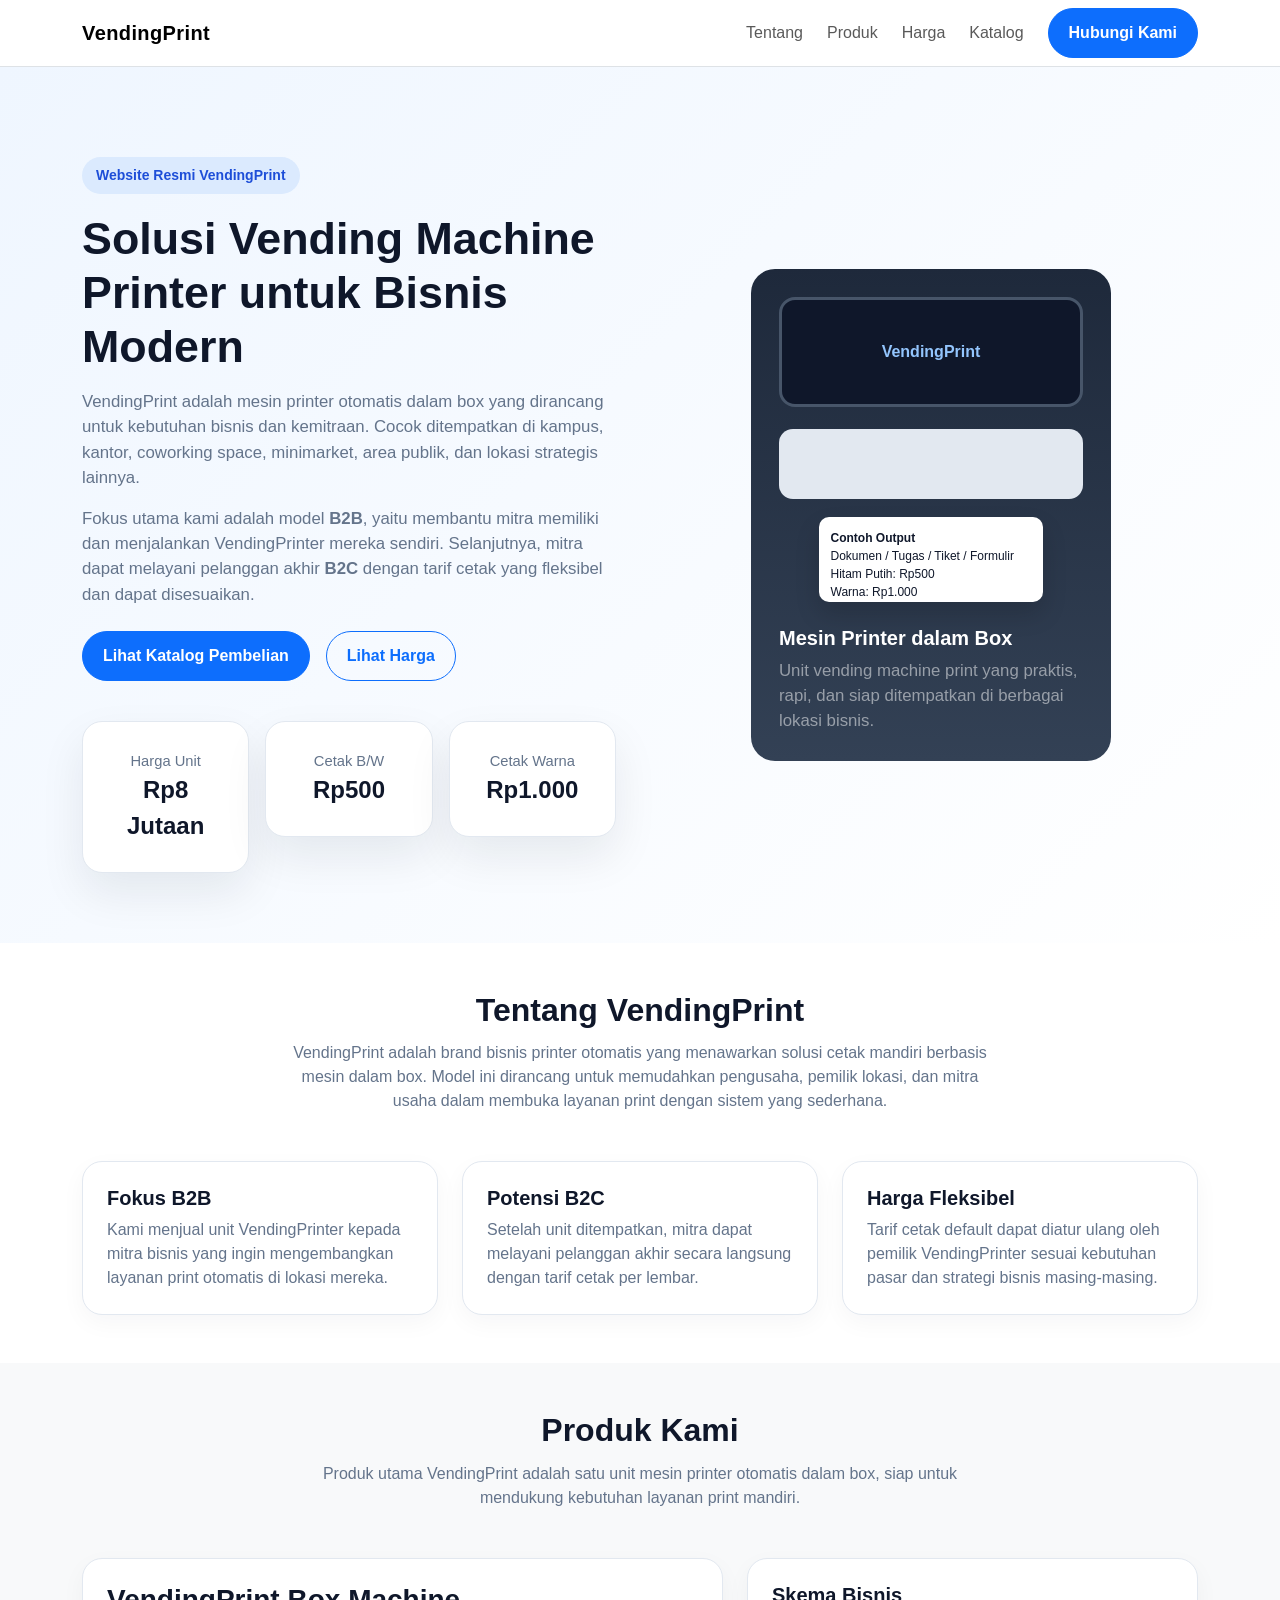
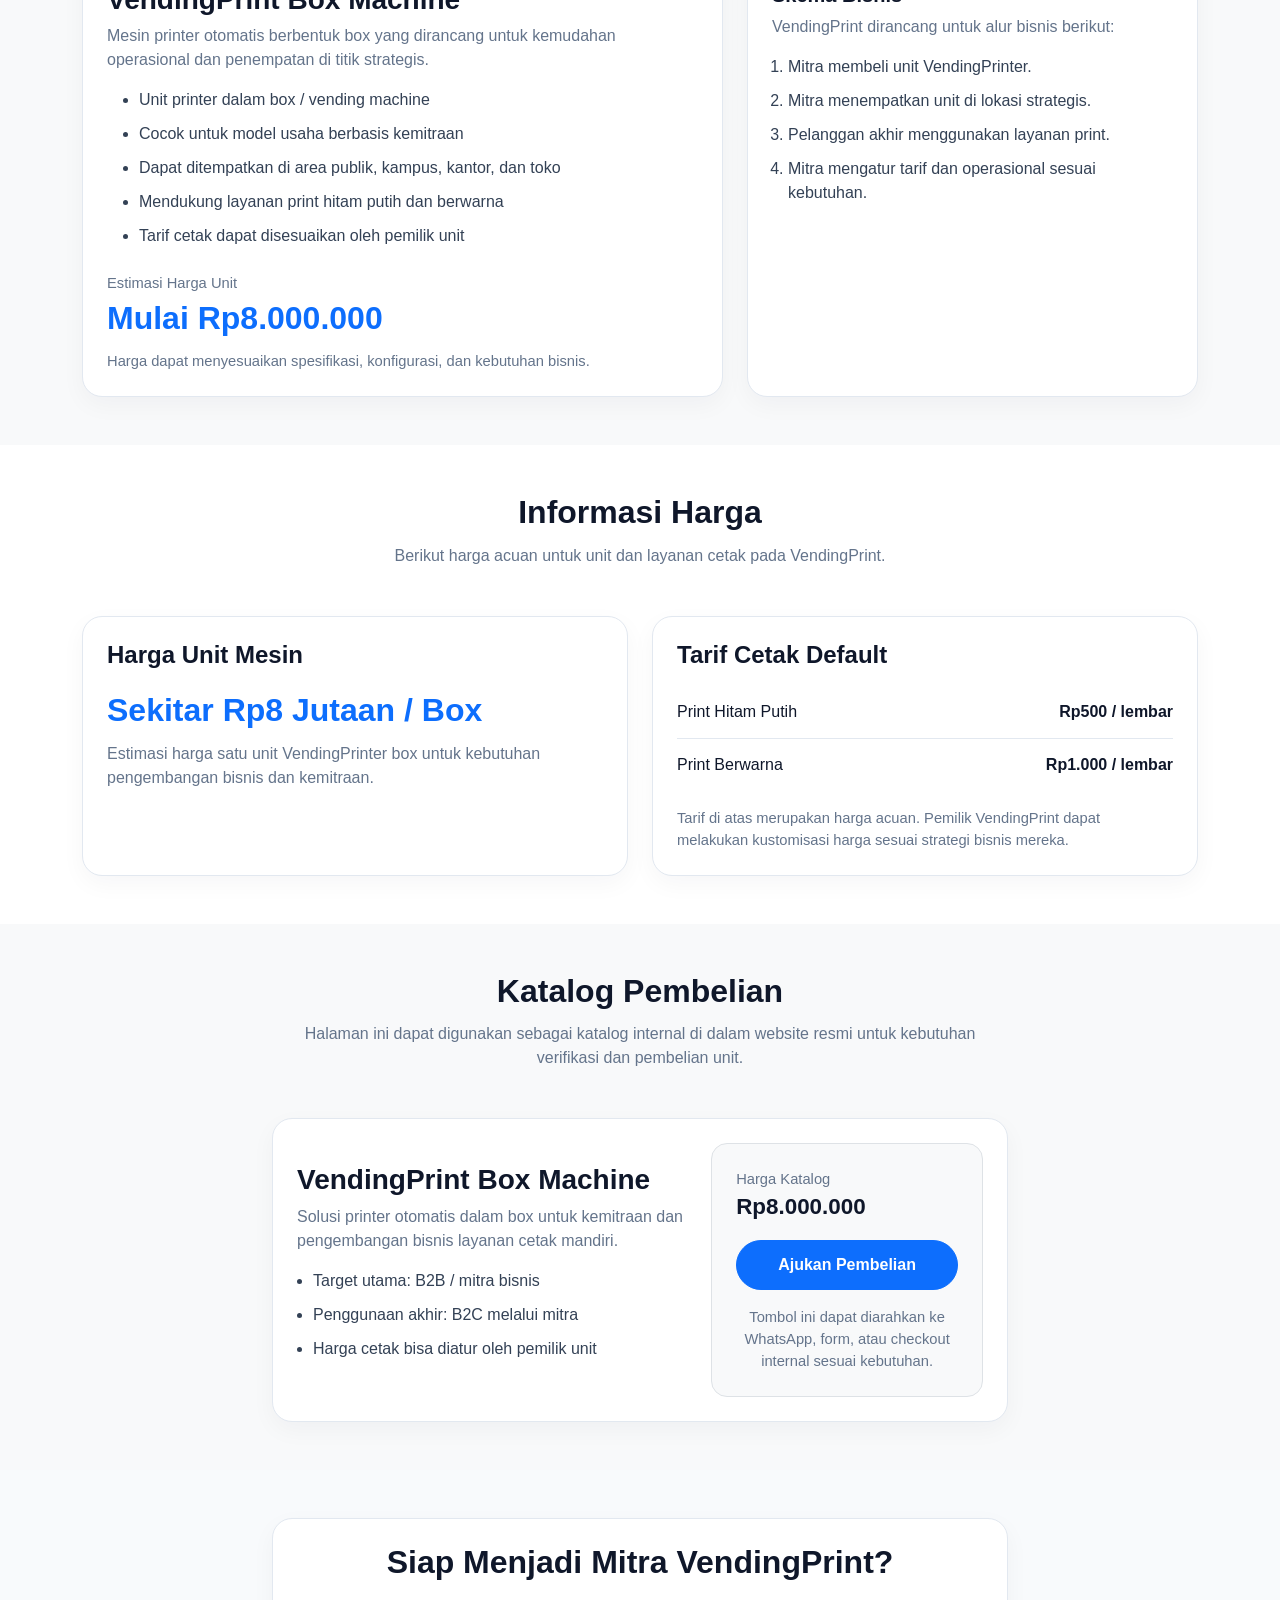
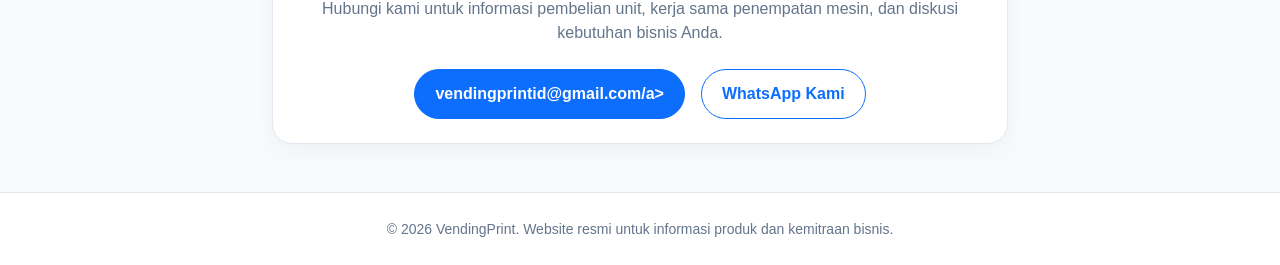
==== index.html @ a3aeb9a9 "Create index.html initial website" ====
<!DOCTYPE html>
<html lang="id">
<head>
  <meta charset="UTF-8" />
  <meta name="viewport" content="width=device-width, initial-scale=1.0" />
  <title>VendingPrint - Solusi Printer Otomatis untuk Bisnis</title>
  <meta name="description" content="Website resmi VendingPrint, solusi vending machine printer untuk bisnis. Cocok untuk kemitraan B2B dengan harga unit mulai Rp8 jutaan." />
  <link href="https://cdn.jsdelivr.net/npm/bootstrap@5.3.3/dist/css/bootstrap.min.css" rel="stylesheet" />
  <style>
    :root {
      --primary: #0d6efd;
      --dark: #0f172a;
      --muted: #64748b;
      --light-bg: #f8fafc;
    }

    body {
      font-family: Arial, Helvetica, sans-serif;
      color: var(--dark);
      background: #ffffff;
    }

    .navbar-brand {
      font-weight: 700;
      letter-spacing: 0.4px;
    }

    .hero {
      background: linear-gradient(135deg, #eff6ff 0%, #ffffff 100%);
      padding: 90px 0 70px;
    }

    .hero-badge {
      display: inline-block;
      background: #dbeafe;
      color: #1d4ed8;
      padding: 8px 14px;
      border-radius: 999px;
      font-size: 14px;
      font-weight: 600;
      margin-bottom: 18px;
    }

    .hero h1 {
      font-size: 2.8rem;
      font-weight: 700;
      line-height: 1.2;
    }

    .hero p {
      font-size: 1.05rem;
      color: var(--muted);
      max-width: 700px;
    }

    .hero-card {
      background: #ffffff;
      border: 1px solid #e2e8f0;
      border-radius: 20px;
      padding: 28px;
      box-shadow: 0 20px 45px rgba(15, 23, 42, 0.08);
    }

    .machine-box {
      background: linear-gradient(180deg, #1e293b 0%, #334155 100%);
      border-radius: 24px;
      padding: 28px;
      color: #fff;
      max-width: 360px;
      margin: 0 auto;
      position: relative;
      min-height: 430px;
    }

    .machine-screen {
      background: #0f172a;
      border: 3px solid #475569;
      border-radius: 16px;
      height: 110px;
      margin-bottom: 22px;
      display: flex;
      align-items: center;
      justify-content: center;
      color: #93c5fd;
      font-weight: 700;
    }

    .machine-printer {
      background: #e2e8f0;
      height: 70px;
      border-radius: 14px;
      margin-bottom: 18px;
      position: relative;
    }

    .machine-paper {
      width: 74%;
      height: 85px;
      background: #fff;
      border-radius: 10px;
      margin: 0 auto;
      color: #0f172a;
      padding: 12px;
      font-size: 12px;
      box-shadow: 0 12px 24px rgba(0, 0, 0, 0.15);
    }

    .section-title {
      font-size: 2rem;
      font-weight: 700;
      margin-bottom: 12px;
    }

    .section-subtitle {
      color: var(--muted);
      max-width: 720px;
      margin: 0 auto 40px;
    }

    .info-card, .pricing-card, .catalog-card, .contact-card {
      background: #fff;
      border: 1px solid #e2e8f0;
      border-radius: 20px;
      padding: 24px;
      height: 100%;
      box-shadow: 0 8px 24px rgba(15, 23, 42, 0.04);
    }

    .price-highlight {
      font-size: 2rem;
      font-weight: 700;
      color: var(--primary);
    }

    .catalog-price {
      font-size: 1.4rem;
      font-weight: 700;
      color: var(--dark);
    }

    .muted {
      color: var(--muted);
    }

    .feature-list li, .simple-list li {
      margin-bottom: 10px;
      color: #334155;
    }

    .pricing-table .row-item {
      display: flex;
      justify-content: space-between;
      align-items: center;
      padding: 14px 0;
      border-bottom: 1px solid #e2e8f0;
    }

    .pricing-table .row-item:last-child {
      border-bottom: none;
    }

    .cta-section {
      background: var(--light-bg);
    }

    footer {
      border-top: 1px solid #e2e8f0;
      color: var(--muted);
    }

    .btn-rounded {
      border-radius: 999px;
      padding: 12px 20px;
      font-weight: 600;
    }

    .small-note {
      font-size: 0.92rem;
      color: var(--muted);
    }
  </style>
</head>
<body>
  <nav class="navbar navbar-expand-lg bg-white border-bottom sticky-top">
    <div class="container">
      <a class="navbar-brand" href="#home">VendingPrint</a>
      <button class="navbar-toggler" type="button" data-bs-toggle="collapse" data-bs-target="#navbarNav">
        <span class="navbar-toggler-icon"></span>
      </button>
      <div class="collapse navbar-collapse" id="navbarNav">
        <ul class="navbar-nav ms-auto align-items-lg-center gap-lg-2">
          <li class="nav-item"><a class="nav-link" href="#tentang">Tentang</a></li>
          <li class="nav-item"><a class="nav-link" href="#produk">Produk</a></li>
          <li class="nav-item"><a class="nav-link" href="#harga">Harga</a></li>
          <li class="nav-item"><a class="nav-link" href="#katalog">Katalog</a></li>
          <li class="nav-item"><a class="btn btn-primary btn-rounded ms-lg-2" href="#hubungi">Hubungi Kami</a></li>
        </ul>
      </div>
    </div>
  </nav>

  <section class="hero" id="home">
    <div class="container">
      <div class="row align-items-center g-5">
        <div class="col-lg-6">
          <span class="hero-badge">Website Resmi VendingPrint</span>
          <h1>Solusi Vending Machine Printer untuk Bisnis Modern</h1>
          <p class="mt-3">
            VendingPrint adalah mesin printer otomatis dalam box yang dirancang untuk kebutuhan bisnis dan kemitraan.
            Cocok ditempatkan di kampus, kantor, coworking space, minimarket, area publik, dan lokasi strategis lainnya.
          </p>
          <p>
            Fokus utama kami adalah model <strong>B2B</strong>, yaitu membantu mitra memiliki dan menjalankan VendingPrinter mereka sendiri.
            Selanjutnya, mitra dapat melayani pelanggan akhir <strong>B2C</strong> dengan tarif cetak yang fleksibel dan dapat disesuaikan.
          </p>
          <div class="d-flex flex-wrap gap-3 mt-4">
            <a href="#katalog" class="btn btn-primary btn-rounded">Lihat Katalog Pembelian</a>
            <a href="#harga" class="btn btn-outline-primary btn-rounded">Lihat Harga</a>
          </div>
          <div class="row g-3 mt-4">
            <div class="col-sm-4">
              <div class="hero-card text-center">
                <div class="small-note">Harga Unit</div>
                <div class="fw-bold fs-4">Rp8 Jutaan</div>
              </div>
            </div>
            <div class="col-sm-4">
              <div class="hero-card text-center">
                <div class="small-note">Cetak B/W</div>
                <div class="fw-bold fs-4">Rp500</div>
              </div>
            </div>
            <div class="col-sm-4">
              <div class="hero-card text-center">
                <div class="small-note">Cetak Warna</div>
                <div class="fw-bold fs-4">Rp1.000</div>
              </div>
            </div>
          </div>
        </div>
        <div class="col-lg-6">
          <div class="machine-box">
            <div class="machine-screen">VendingPrint</div>
            <div class="machine-printer"></div>
            <div class="machine-paper">
              <strong>Contoh Output</strong><br />
              Dokumen / Tugas / Tiket / Formulir<br />
              Hitam Putih: Rp500<br />
              Warna: Rp1.000
            </div>
            <div class="mt-4">
              <h5 class="fw-bold">Mesin Printer dalam Box</h5>
              <p class="mb-0 text-white-50">
                Unit vending machine print yang praktis, rapi, dan siap ditempatkan di berbagai lokasi bisnis.
              </p>
            </div>
          </div>
        </div>
      </div>
    </div>
  </section>

  <section class="py-5" id="tentang">
    <div class="container">
      <div class="text-center mb-5">
        <h2 class="section-title">Tentang VendingPrint</h2>
        <p class="section-subtitle">
          VendingPrint adalah brand bisnis printer otomatis yang menawarkan solusi cetak mandiri berbasis mesin dalam box.
          Model ini dirancang untuk memudahkan pengusaha, pemilik lokasi, dan mitra usaha dalam membuka layanan print dengan sistem yang sederhana.
        </p>
      </div>
      <div class="row g-4">
        <div class="col-md-4">
          <div class="info-card">
            <h5 class="fw-bold">Fokus B2B</h5>
            <p class="muted mb-0">
              Kami menjual unit VendingPrinter kepada mitra bisnis yang ingin mengembangkan layanan print otomatis di lokasi mereka.
            </p>
          </div>
        </div>
        <div class="col-md-4">
          <div class="info-card">
            <h5 class="fw-bold">Potensi B2C</h5>
            <p class="muted mb-0">
              Setelah unit ditempatkan, mitra dapat melayani pelanggan akhir secara langsung dengan tarif cetak per lembar.
            </p>
          </div>
        </div>
        <div class="col-md-4">
          <div class="info-card">
            <h5 class="fw-bold">Harga Fleksibel</h5>
            <p class="muted mb-0">
              Tarif cetak default dapat diatur ulang oleh pemilik VendingPrinter sesuai kebutuhan pasar dan strategi bisnis masing-masing.
            </p>
          </div>
        </div>
      </div>
    </div>
  </section>

  <section class="py-5 bg-light" id="produk">
    <div class="container">
      <div class="text-center mb-5">
        <h2 class="section-title">Produk Kami</h2>
        <p class="section-subtitle">
          Produk utama VendingPrint adalah satu unit mesin printer otomatis dalam box, siap untuk mendukung kebutuhan layanan print mandiri.
        </p>
      </div>
      <div class="row g-4 align-items-stretch">
        <div class="col-lg-7">
          <div class="catalog-card h-100">
            <h3 class="fw-bold">VendingPrint Box Machine</h3>
            <p class="muted">
              Mesin printer otomatis berbentuk box yang dirancang untuk kemudahan operasional dan penempatan di titik strategis.
            </p>
            <ul class="feature-list">
              <li>Unit printer dalam box / vending machine</li>
              <li>Cocok untuk model usaha berbasis kemitraan</li>
              <li>Dapat ditempatkan di area publik, kampus, kantor, dan toko</li>
              <li>Mendukung layanan print hitam putih dan berwarna</li>
              <li>Tarif cetak dapat disesuaikan oleh pemilik unit</li>
            </ul>
            <div class="mt-4">
              <span class="small-note d-block">Estimasi Harga Unit</span>
              <span class="price-highlight">Mulai Rp8.000.000</span>
              <p class="small-note mt-2 mb-0">
                Harga dapat menyesuaikan spesifikasi, konfigurasi, dan kebutuhan bisnis.
              </p>
            </div>
          </div>
        </div>
        <div class="col-lg-5">
          <div class="pricing-card h-100">
            <h5 class="fw-bold">Skema Bisnis</h5>
            <p class="muted">VendingPrint dirancang untuk alur bisnis berikut:</p>
            <ol class="simple-list ps-3 mb-0">
              <li>Mitra membeli unit VendingPrinter.</li>
              <li>Mitra menempatkan unit di lokasi strategis.</li>
              <li>Pelanggan akhir menggunakan layanan print.</li>
              <li>Mitra mengatur tarif dan operasional sesuai kebutuhan.</li>
            </ol>
          </div>
        </div>
      </div>
    </div>
  </section>

  <section class="py-5" id="harga">
    <div class="container">
      <div class="text-center mb-5">
        <h2 class="section-title">Informasi Harga</h2>
        <p class="section-subtitle">
          Berikut harga acuan untuk unit dan layanan cetak pada VendingPrint.
        </p>
      </div>
      <div class="row g-4">
        <div class="col-lg-6">
          <div class="pricing-card">
            <h4 class="fw-bold mb-3">Harga Unit Mesin</h4>
            <div class="price-highlight mb-2">Sekitar Rp8 Jutaan / Box</div>
            <p class="muted mb-0">
              Estimasi harga satu unit VendingPrinter box untuk kebutuhan pengembangan bisnis dan kemitraan.
            </p>
          </div>
        </div>
        <div class="col-lg-6">
          <div class="pricing-card">
            <h4 class="fw-bold mb-3">Tarif Cetak Default</h4>
            <div class="pricing-table">
              <div class="row-item">
                <span>Print Hitam Putih</span>
                <strong>Rp500 / lembar</strong>
              </div>
              <div class="row-item">
                <span>Print Berwarna</span>
                <strong>Rp1.000 / lembar</strong>
              </div>
            </div>
            <p class="small-note mt-3 mb-0">
              Tarif di atas merupakan harga acuan. Pemilik VendingPrint dapat melakukan kustomisasi harga sesuai strategi bisnis mereka.
            </p>
          </div>
        </div>
      </div>
    </div>
  </section>

  <section class="py-5 bg-light" id="katalog">
    <div class="container">
      <div class="text-center mb-5">
        <h2 class="section-title">Katalog Pembelian</h2>
        <p class="section-subtitle">
          Halaman ini dapat digunakan sebagai katalog internal di dalam website resmi untuk kebutuhan verifikasi dan pembelian unit.
        </p>
      </div>
      <div class="row justify-content-center">
        <div class="col-lg-8">
          <div class="catalog-card">
            <div class="row g-4 align-items-center">
              <div class="col-md-7">
                <h3 class="fw-bold mb-2">VendingPrint Box Machine</h3>
                <p class="muted mb-3">
                  Solusi printer otomatis dalam box untuk kemitraan dan pengembangan bisnis layanan cetak mandiri.
                </p>
                <ul class="simple-list ps-3">
                  <li>Target utama: B2B / mitra bisnis</li>
                  <li>Penggunaan akhir: B2C melalui mitra</li>
                  <li>Harga cetak bisa diatur oleh pemilik unit</li>
                </ul>
              </div>
              <div class="col-md-5">
                <div class="p-4 rounded-4 border bg-light">
                  <div class="small-note">Harga Katalog</div>
                  <div class="catalog-price mb-3">Rp8.000.000</div>
                  <button class="btn btn-primary w-100 btn-rounded" onclick="scrollToContact()">Ajukan Pembelian</button>
                  <p class="small-note mt-3 mb-0 text-center">
                    Tombol ini dapat diarahkan ke WhatsApp, form, atau checkout internal sesuai kebutuhan.
                  </p>
                </div>
              </div>
            </div>
          </div>
        </div>
      </div>
    </div>
  </section>

  <section class="py-5 cta-section" id="hubungi">
    <div class="container">
      <div class="row justify-content-center">
        <div class="col-lg-8">
          <div class="contact-card text-center">
            <h2 class="fw-bold mb-3">Siap Menjadi Mitra VendingPrint?</h2>
            <p class="muted mb-4">
              Hubungi kami untuk informasi pembelian unit, kerja sama penempatan mesin, dan diskusi kebutuhan bisnis Anda.
            </p>
            <div class="d-flex flex-wrap justify-content-center gap-3">
              <a href="mailto:info@vendingprint.id" class="btn btn-primary btn-rounded">vendingprintid@gmail.com/a>
              <a href="https://wa.me/6285175294729" class="btn btn-outline-primary btn-rounded" target="_blank">WhatsApp Kami</a>
            </div>
          </div>
        </div>
      </div>
    </div>
  </section>

  <footer class="py-4">
    <div class="container text-center">
      <small>© <span id="year"></span> VendingPrint. Website resmi untuk informasi produk dan kemitraan bisnis.</small>
    </div>
  </footer>

  <script src="https://cdn.jsdelivr.net/npm/bootstrap@5.3.3/dist/js/bootstrap.bundle.min.js"></script>
  <script>
    document.getElementById('year').textContent = new Date().getFullYear();

    function scrollToContact() {
      document.getElementById('hubungi').scrollIntoView({ behavior: 'smooth' });
    }
  </script>
</body>
</html>
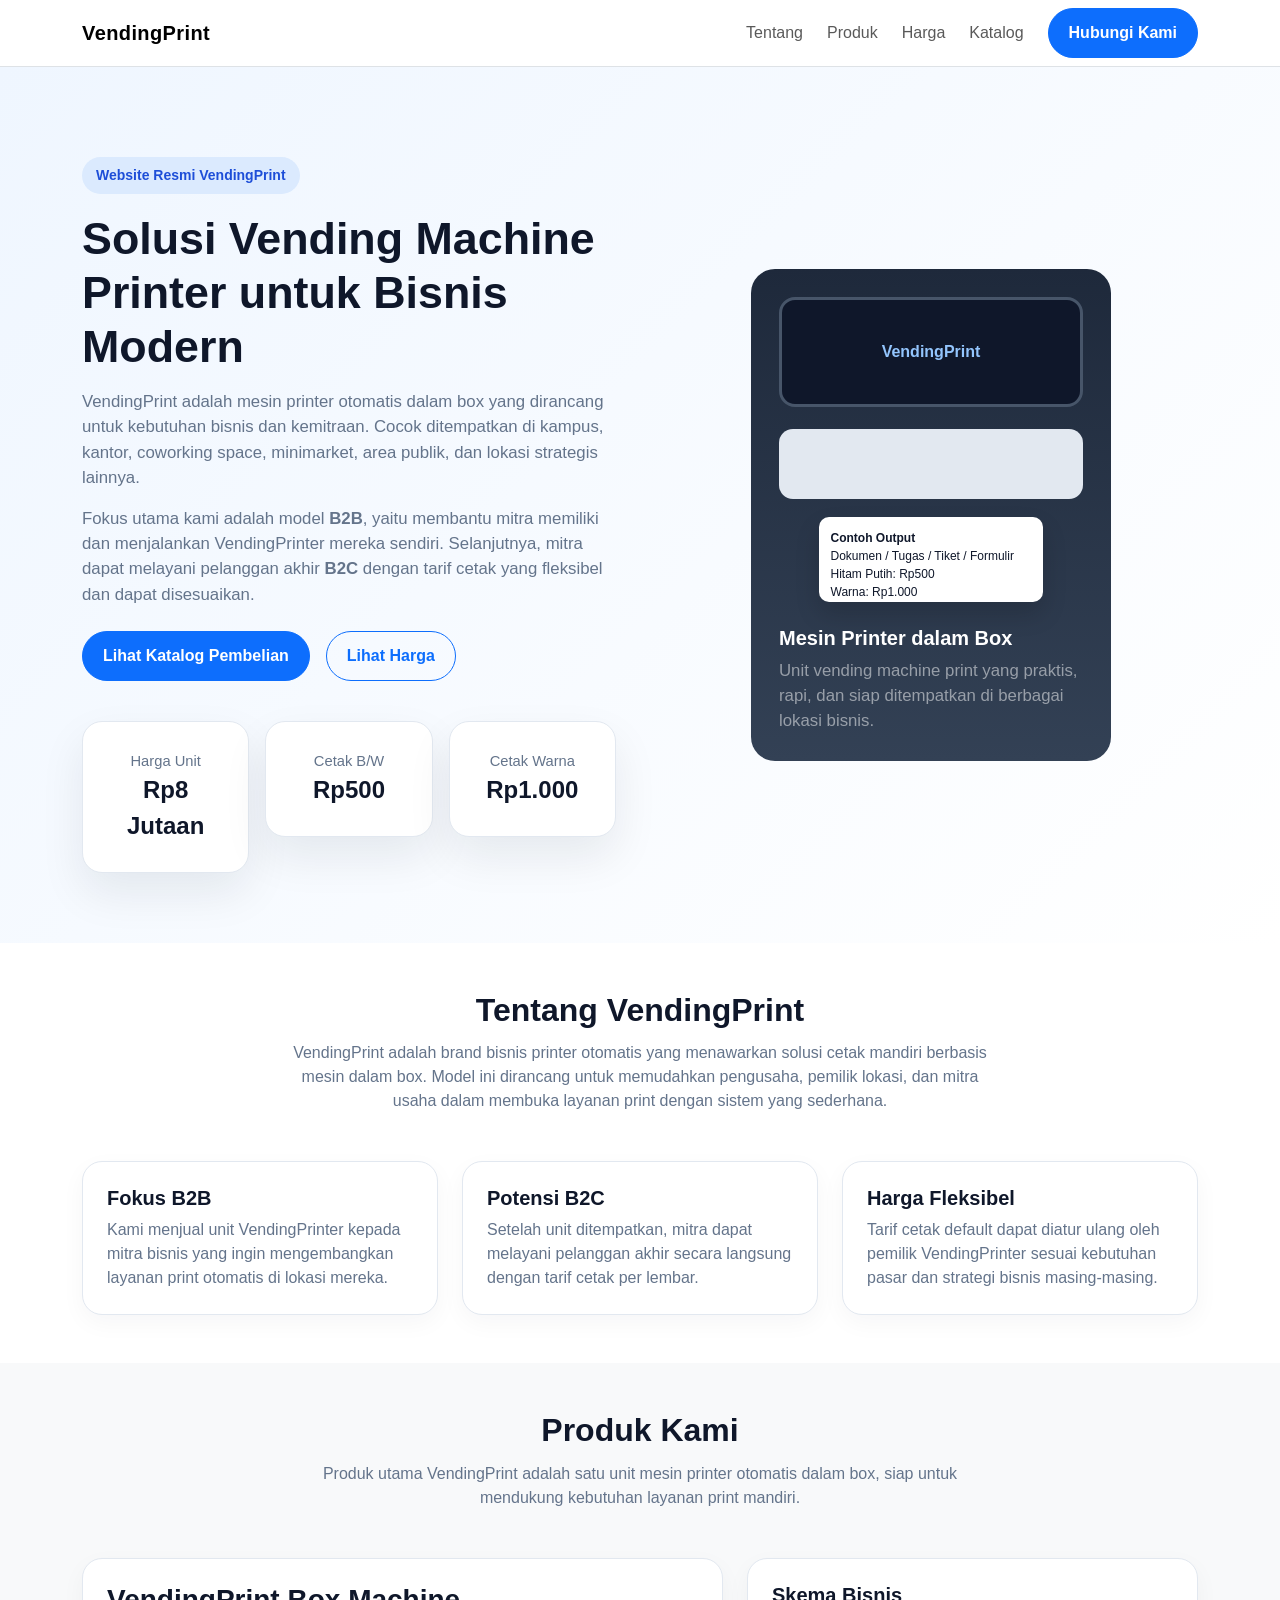
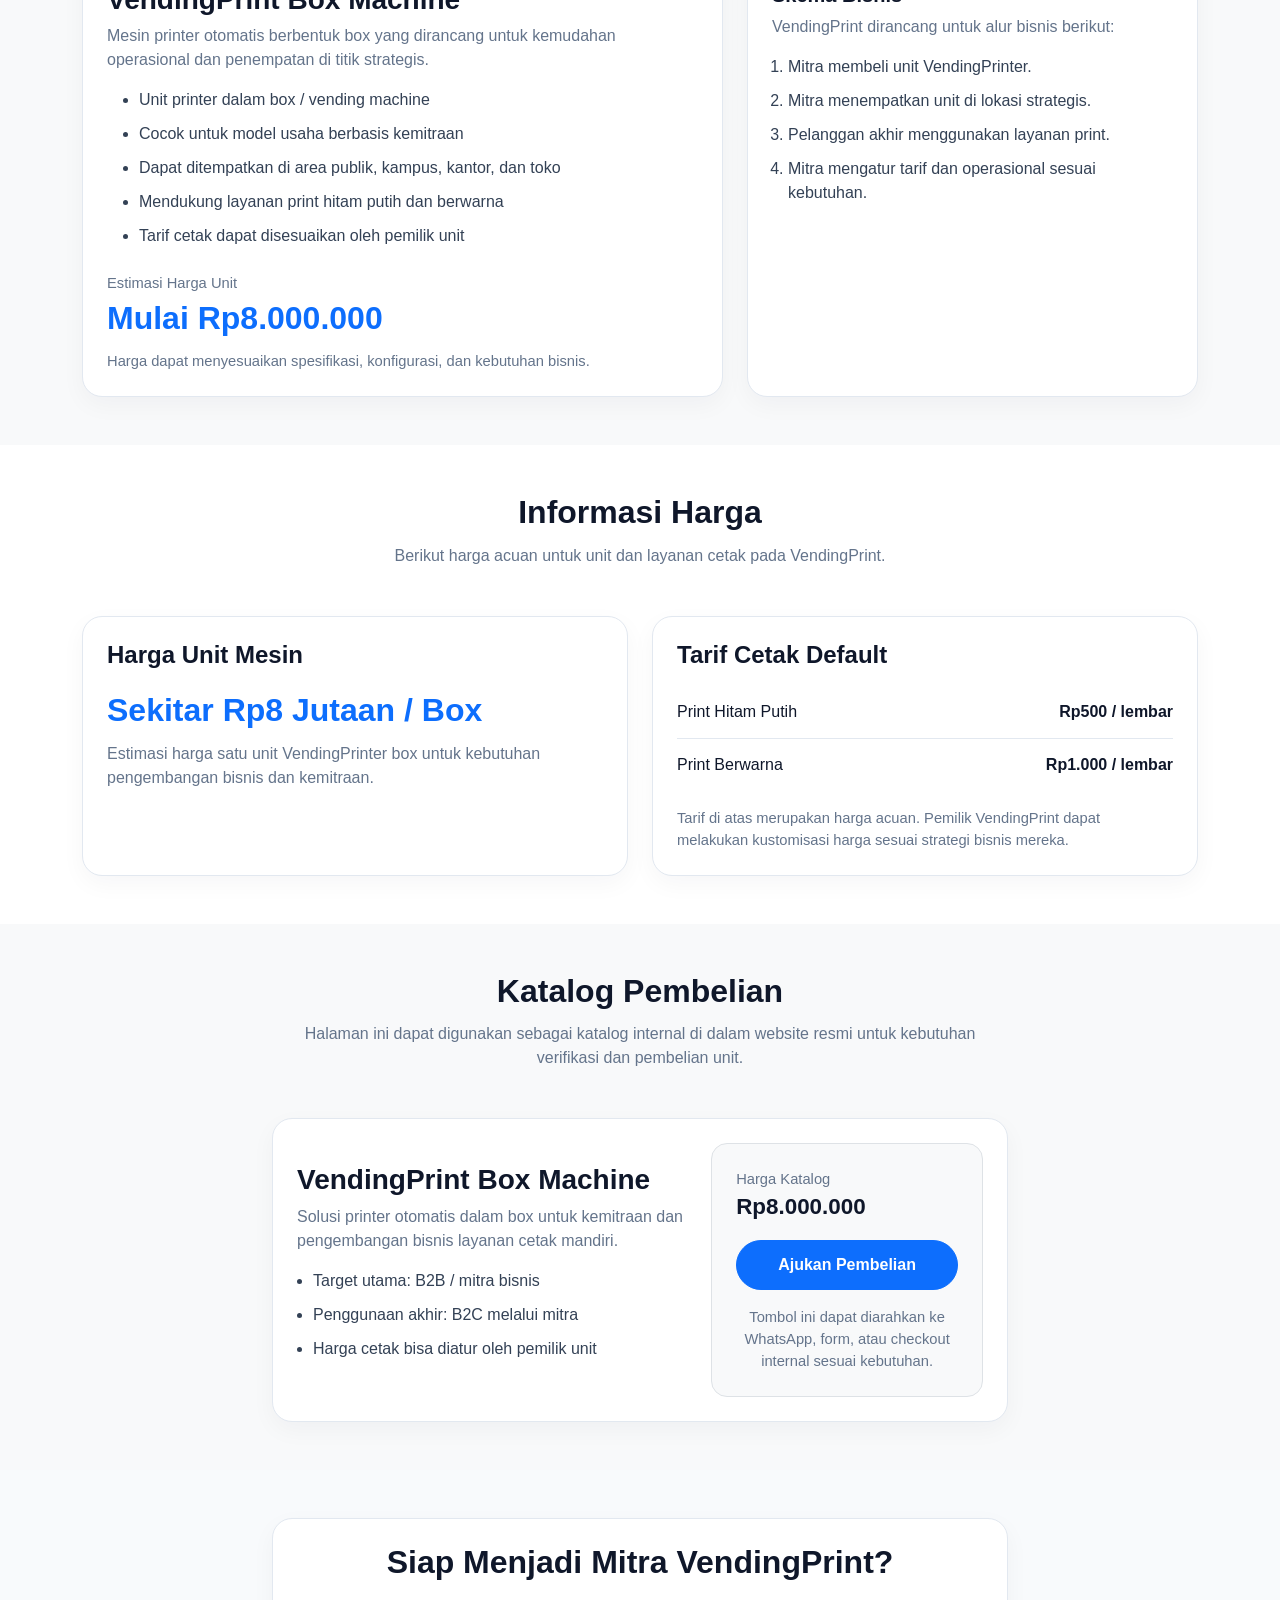
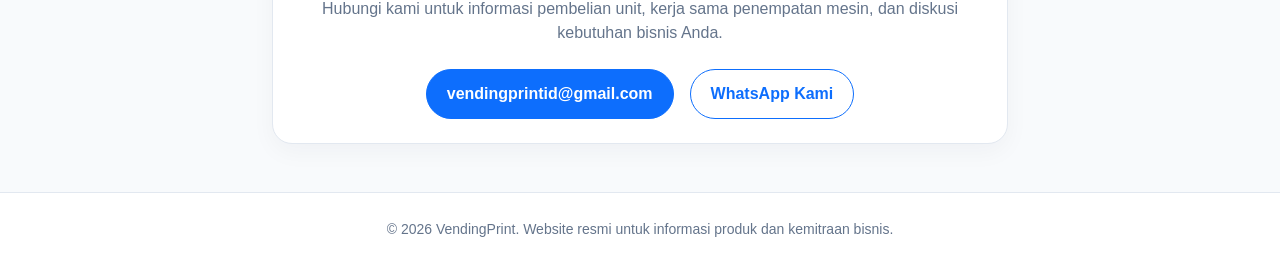
==== commit e1e91e3b: "Fix mailto link closing tag in index.html" ====
--- a/index.html
+++ b/index.html
@@ -435,7 +435,7 @@
               Hubungi kami untuk informasi pembelian unit, kerja sama penempatan mesin, dan diskusi kebutuhan bisnis Anda.
             </p>
             <div class="d-flex flex-wrap justify-content-center gap-3">
-              <a href="mailto:info@vendingprint.id" class="btn btn-primary btn-rounded">vendingprintid@gmail.com/a>
+              <a href="mailto:info@vendingprint.id" class="btn btn-primary btn-rounded">vendingprintid@gmail.com</a>
               <a href="https://wa.me/6285175294729" class="btn btn-outline-primary btn-rounded" target="_blank">WhatsApp Kami</a>
             </div>
           </div>
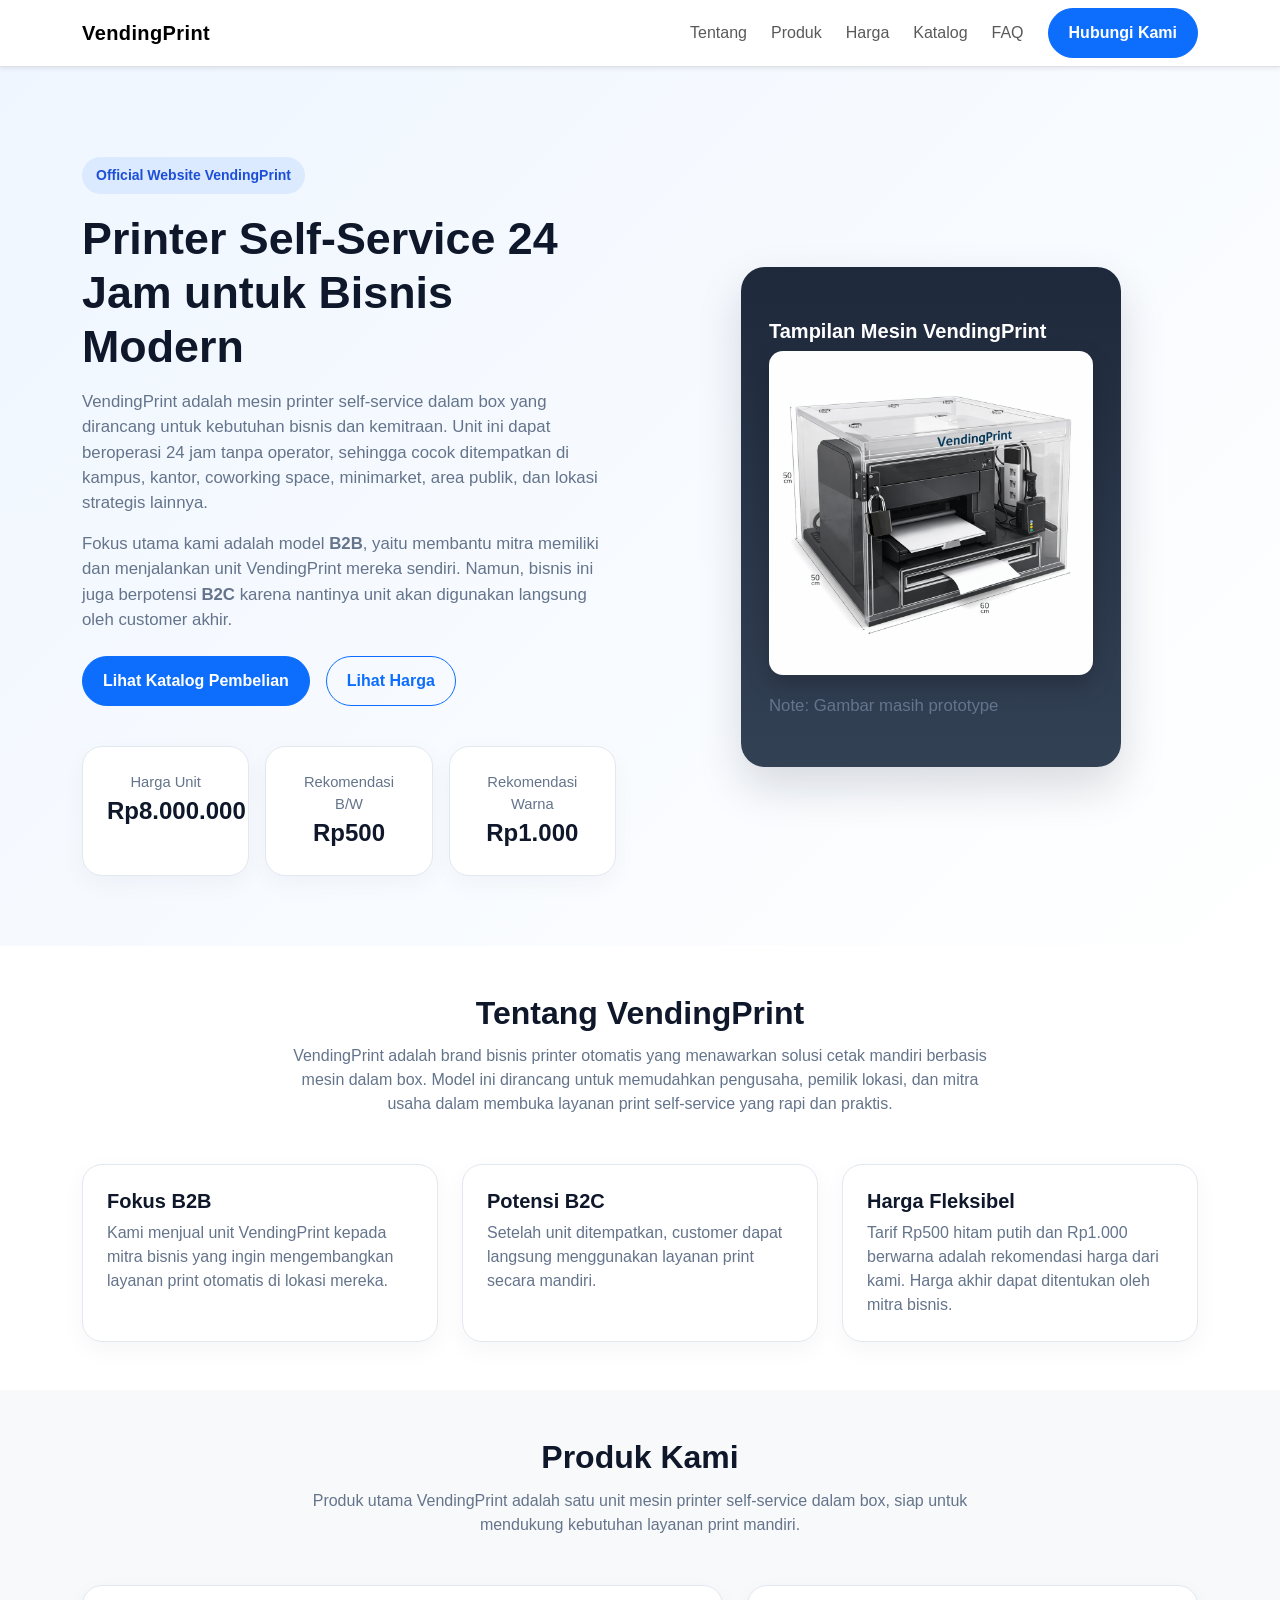
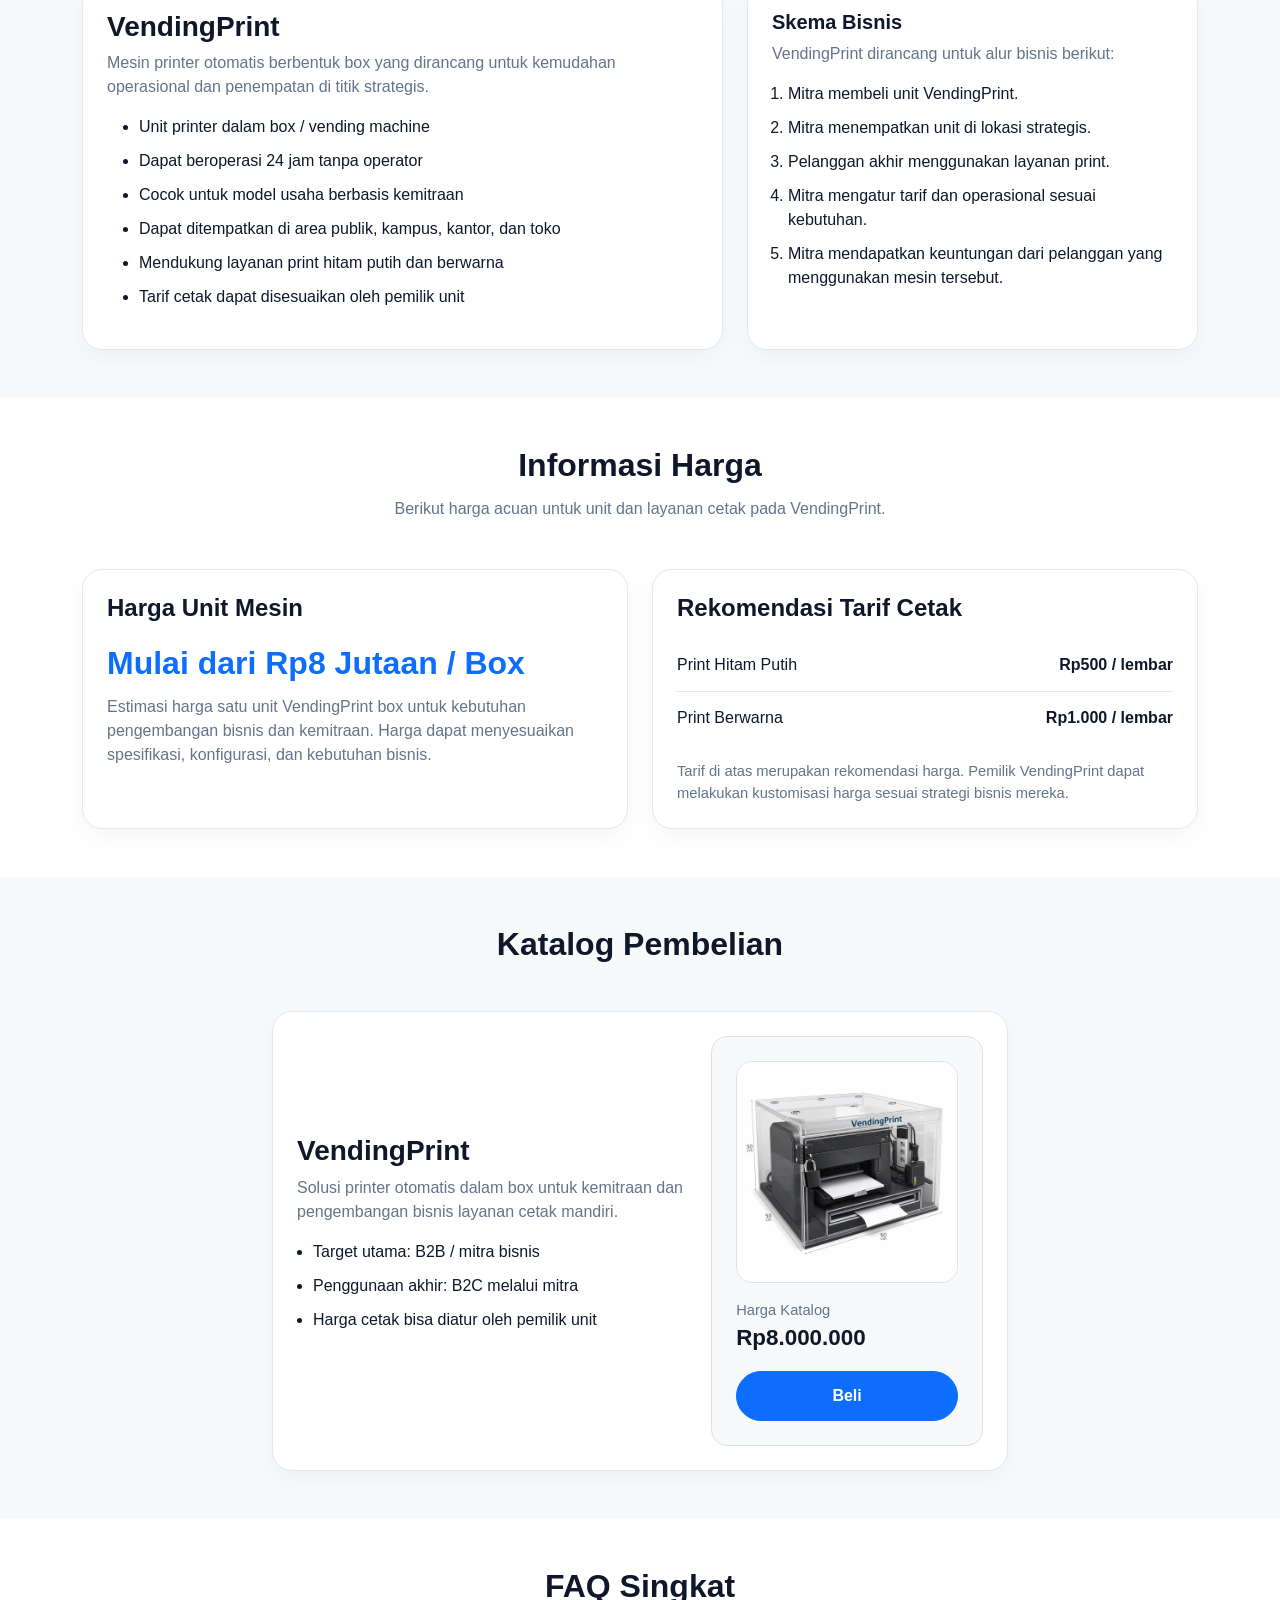
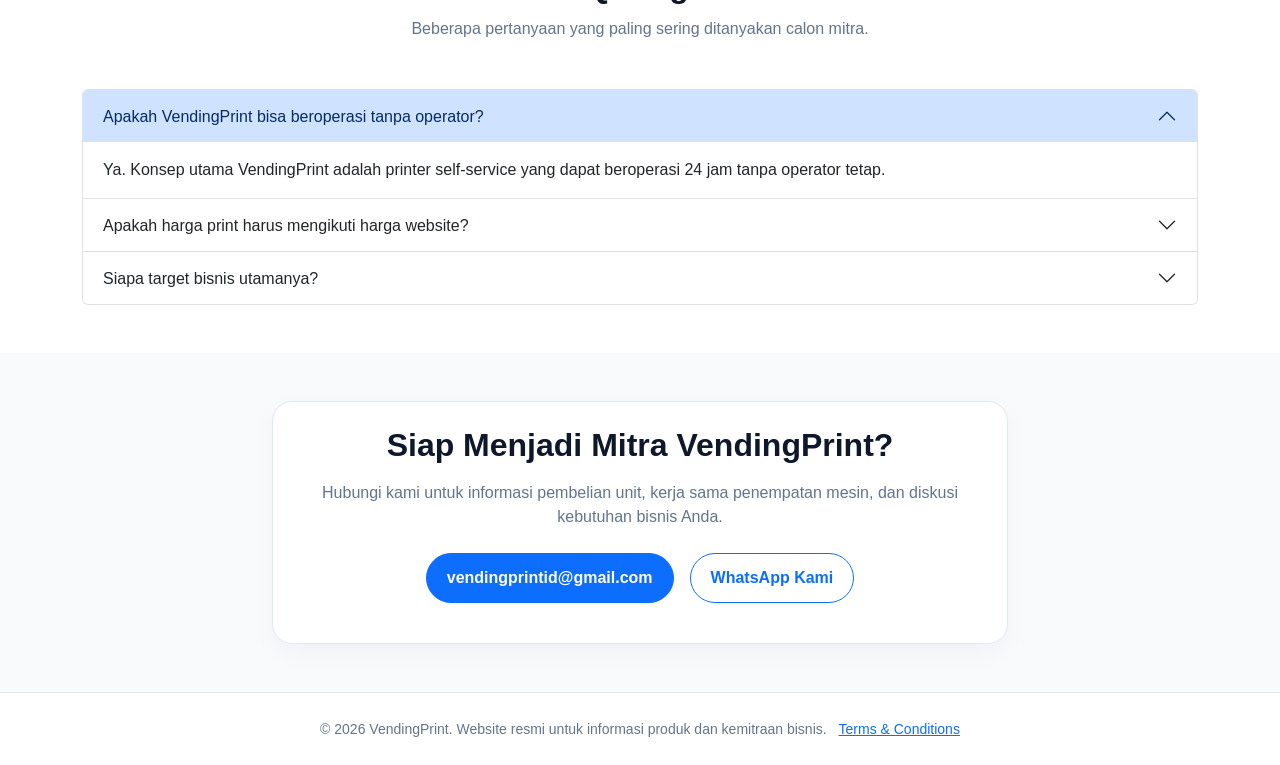
==== commit bd44f7d4: "Create TnC and add image VendingPrint.png" ====
--- a/index.html
+++ b/index.html
@@ -6,182 +6,10 @@
   <title>VendingPrint - Solusi Printer Otomatis untuk Bisnis</title>
   <meta name="description" content="Website resmi VendingPrint, solusi vending machine printer untuk bisnis. Cocok untuk kemitraan B2B dengan harga unit mulai Rp8 jutaan." />
   <link href="https://cdn.jsdelivr.net/npm/bootstrap@5.3.3/dist/css/bootstrap.min.css" rel="stylesheet" />
-  <style>
-    :root {
-      --primary: #0d6efd;
-      --dark: #0f172a;
-      --muted: #64748b;
-      --light-bg: #f8fafc;
-    }
-
-    body {
-      font-family: Arial, Helvetica, sans-serif;
-      color: var(--dark);
-      background: #ffffff;
-    }
-
-    .navbar-brand {
-      font-weight: 700;
-      letter-spacing: 0.4px;
-    }
-
-    .hero {
-      background: linear-gradient(135deg, #eff6ff 0%, #ffffff 100%);
-      padding: 90px 0 70px;
-    }
-
-    .hero-badge {
-      display: inline-block;
-      background: #dbeafe;
-      color: #1d4ed8;
-      padding: 8px 14px;
-      border-radius: 999px;
-      font-size: 14px;
-      font-weight: 600;
-      margin-bottom: 18px;
-    }
-
-    .hero h1 {
-      font-size: 2.8rem;
-      font-weight: 700;
-      line-height: 1.2;
-    }
-
-    .hero p {
-      font-size: 1.05rem;
-      color: var(--muted);
-      max-width: 700px;
-    }
-
-    .hero-card {
-      background: #ffffff;
-      border: 1px solid #e2e8f0;
-      border-radius: 20px;
-      padding: 28px;
-      box-shadow: 0 20px 45px rgba(15, 23, 42, 0.08);
-    }
-
-    .machine-box {
-      background: linear-gradient(180deg, #1e293b 0%, #334155 100%);
-      border-radius: 24px;
-      padding: 28px;
-      color: #fff;
-      max-width: 360px;
-      margin: 0 auto;
-      position: relative;
-      min-height: 430px;
-    }
-
-    .machine-screen {
-      background: #0f172a;
-      border: 3px solid #475569;
-      border-radius: 16px;
-      height: 110px;
-      margin-bottom: 22px;
-      display: flex;
-      align-items: center;
-      justify-content: center;
-      color: #93c5fd;
-      font-weight: 700;
-    }
-
-    .machine-printer {
-      background: #e2e8f0;
-      height: 70px;
-      border-radius: 14px;
-      margin-bottom: 18px;
-      position: relative;
-    }
-
-    .machine-paper {
-      width: 74%;
-      height: 85px;
-      background: #fff;
-      border-radius: 10px;
-      margin: 0 auto;
-      color: #0f172a;
-      padding: 12px;
-      font-size: 12px;
-      box-shadow: 0 12px 24px rgba(0, 0, 0, 0.15);
-    }
-
-    .section-title {
-      font-size: 2rem;
-      font-weight: 700;
-      margin-bottom: 12px;
-    }
-
-    .section-subtitle {
-      color: var(--muted);
-      max-width: 720px;
-      margin: 0 auto 40px;
-    }
-
-    .info-card, .pricing-card, .catalog-card, .contact-card {
-      background: #fff;
-      border: 1px solid #e2e8f0;
-      border-radius: 20px;
-      padding: 24px;
-      height: 100%;
-      box-shadow: 0 8px 24px rgba(15, 23, 42, 0.04);
-    }
-
-    .price-highlight {
-      font-size: 2rem;
-      font-weight: 700;
-      color: var(--primary);
-    }
-
-    .catalog-price {
-      font-size: 1.4rem;
-      font-weight: 700;
-      color: var(--dark);
-    }
-
-    .muted {
-      color: var(--muted);
-    }
-
-    .feature-list li, .simple-list li {
-      margin-bottom: 10px;
-      color: #334155;
-    }
-
-    .pricing-table .row-item {
-      display: flex;
-      justify-content: space-between;
-      align-items: center;
-      padding: 14px 0;
-      border-bottom: 1px solid #e2e8f0;
-    }
-
-    .pricing-table .row-item:last-child {
-      border-bottom: none;
-    }
-
-    .cta-section {
-      background: var(--light-bg);
-    }
-
-    footer {
-      border-top: 1px solid #e2e8f0;
-      color: var(--muted);
-    }
-
-    .btn-rounded {
-      border-radius: 999px;
-      padding: 12px 20px;
-      font-weight: 600;
-    }
-
-    .small-note {
-      font-size: 0.92rem;
-      color: var(--muted);
-    }
-  </style>
+  <link rel="stylesheet" href="style.css" />
 </head>
 <body>
-  <nav class="navbar navbar-expand-lg bg-white border-bottom sticky-top">
+  <nav class="navbar navbar-expand-lg bg-white border-bottom sticky-top shadow-sm">
     <div class="container">
       <a class="navbar-brand" href="#home">VendingPrint</a>
       <button class="navbar-toggler" type="button" data-bs-toggle="collapse" data-bs-target="#navbarNav">
@@ -193,6 +21,7 @@
           <li class="nav-item"><a class="nav-link" href="#produk">Produk</a></li>
           <li class="nav-item"><a class="nav-link" href="#harga">Harga</a></li>
           <li class="nav-item"><a class="nav-link" href="#katalog">Katalog</a></li>
+          <li class="nav-item"><a class="nav-link" href="#faq">FAQ</a></li>
           <li class="nav-item"><a class="btn btn-primary btn-rounded ms-lg-2" href="#hubungi">Hubungi Kami</a></li>
         </ul>
       </div>
@@ -202,142 +31,144 @@
   <section class="hero" id="home">
     <div class="container">
       <div class="row align-items-center g-5">
-        <div class="col-lg-6">
-          <span class="hero-badge">Website Resmi VendingPrint</span>
-          <h1>Solusi Vending Machine Printer untuk Bisnis Modern</h1>
+        <div class="col-lg-6 fade-up">
+          <span class="hero-badge">Official Website VendingPrint</span>
+          <h1>Printer Self-Service 24 Jam untuk Bisnis Modern</h1>
           <p class="mt-3">
-            VendingPrint adalah mesin printer otomatis dalam box yang dirancang untuk kebutuhan bisnis dan kemitraan.
-            Cocok ditempatkan di kampus, kantor, coworking space, minimarket, area publik, dan lokasi strategis lainnya.
+            VendingPrint adalah mesin printer self-service dalam box yang dirancang untuk kebutuhan bisnis dan kemitraan.
+            Unit ini dapat beroperasi 24 jam tanpa operator, sehingga cocok ditempatkan di kampus, kantor, coworking space,
+            minimarket, area publik, dan lokasi strategis lainnya.
           </p>
           <p>
-            Fokus utama kami adalah model <strong>B2B</strong>, yaitu membantu mitra memiliki dan menjalankan VendingPrinter mereka sendiri.
-            Selanjutnya, mitra dapat melayani pelanggan akhir <strong>B2C</strong> dengan tarif cetak yang fleksibel dan dapat disesuaikan.
+            Fokus utama kami adalah model <strong>B2B</strong>, yaitu membantu mitra memiliki dan menjalankan unit VendingPrint mereka sendiri.
+            Namun, bisnis ini juga berpotensi <strong>B2C</strong> karena nantinya unit akan digunakan langsung oleh customer akhir.
           </p>
           <div class="d-flex flex-wrap gap-3 mt-4">
             <a href="#katalog" class="btn btn-primary btn-rounded">Lihat Katalog Pembelian</a>
             <a href="#harga" class="btn btn-outline-primary btn-rounded">Lihat Harga</a>
           </div>
-          <div class="row g-3 mt-4">
+          <div class="row g-3 mt-4 stats-row">
             <div class="col-sm-4">
-              <div class="hero-card text-center">
+              <div class="hero-card text-center hover-lift">
                 <div class="small-note">Harga Unit</div>
-                <div class="fw-bold fs-4">Rp8 Jutaan</div>
+                <div class="fw-bold fs-4">Rp8.000.000</div>
               </div>
             </div>
             <div class="col-sm-4">
-              <div class="hero-card text-center">
-                <div class="small-note">Cetak B/W</div>
+              <div class="hero-card text-center hover-lift">
+                <div class="small-note">Rekomendasi B/W</div>
                 <div class="fw-bold fs-4">Rp500</div>
               </div>
             </div>
             <div class="col-sm-4">
-              <div class="hero-card text-center">
-                <div class="small-note">Cetak Warna</div>
+              <div class="hero-card text-center hover-lift">
+                <div class="small-note">Rekomendasi Warna</div>
                 <div class="fw-bold fs-4">Rp1.000</div>
               </div>
             </div>
           </div>
         </div>
-        <div class="col-lg-6">
+        <div class="col-lg-6 fade-up">
           <div class="machine-box">
-            <div class="machine-screen">VendingPrint</div>
-            <div class="machine-printer"></div>
-            <div class="machine-paper">
-              <strong>Contoh Output</strong><br />
+            <div class="mt-4">
+              <h5 class="fw-bold">Tampilan Mesin VendingPrint</h5>
+            </div>            
+            <!-- <div class="prototype-badge">Prototype 1:1</div> -->
+            <!-- <div class="machine-screen">VendingPrint</div> -->
+            <img src="VendingPrint.png" alt="Prototype mesin VendingPrint" class="machine-image" />
+            <p>Note: Gambar masih prototype</p>
+            <!-- <div class="machine-paper">
+              <strong>Contoh Layanan</strong><br />
               Dokumen / Tugas / Tiket / Formulir<br />
-              Hitam Putih: Rp500<br />
-              Warna: Rp1.000
-            </div>
-            <div class="mt-4">
-              <h5 class="fw-bold">Mesin Printer dalam Box</h5>
-              <p class="mb-0 text-white-50">
-                Unit vending machine print yang praktis, rapi, dan siap ditempatkan di berbagai lokasi bisnis.
-              </p>
-            </div>
-          </div>
-        </div>
-      </div>
-    </div>
-  </section>
-
-  <section class="py-5" id="tentang">
+              Rekomendasi B/W: Rp500<br />
+              Rekomendasi Warna: Rp1.000
+            </div> -->
+          </div>
+        </div>
+      </div>
+    </div>
+  </section>
+
+  <section class="py-5 section-reveal" id="tentang">
     <div class="container">
       <div class="text-center mb-5">
         <h2 class="section-title">Tentang VendingPrint</h2>
         <p class="section-subtitle">
           VendingPrint adalah brand bisnis printer otomatis yang menawarkan solusi cetak mandiri berbasis mesin dalam box.
-          Model ini dirancang untuk memudahkan pengusaha, pemilik lokasi, dan mitra usaha dalam membuka layanan print dengan sistem yang sederhana.
+          Model ini dirancang untuk memudahkan pengusaha, pemilik lokasi, dan mitra usaha dalam membuka layanan print self-service yang rapi dan praktis.
         </p>
       </div>
       <div class="row g-4">
         <div class="col-md-4">
-          <div class="info-card">
+          <div class="info-card hover-lift">
             <h5 class="fw-bold">Fokus B2B</h5>
             <p class="muted mb-0">
-              Kami menjual unit VendingPrinter kepada mitra bisnis yang ingin mengembangkan layanan print otomatis di lokasi mereka.
+              Kami menjual unit VendingPrint kepada mitra bisnis yang ingin mengembangkan layanan print otomatis di lokasi mereka.
             </p>
           </div>
         </div>
         <div class="col-md-4">
-          <div class="info-card">
+          <div class="info-card hover-lift">
             <h5 class="fw-bold">Potensi B2C</h5>
             <p class="muted mb-0">
-              Setelah unit ditempatkan, mitra dapat melayani pelanggan akhir secara langsung dengan tarif cetak per lembar.
+              Setelah unit ditempatkan, customer dapat langsung menggunakan layanan print secara mandiri.
             </p>
           </div>
         </div>
         <div class="col-md-4">
-          <div class="info-card">
+          <div class="info-card hover-lift">
             <h5 class="fw-bold">Harga Fleksibel</h5>
             <p class="muted mb-0">
-              Tarif cetak default dapat diatur ulang oleh pemilik VendingPrinter sesuai kebutuhan pasar dan strategi bisnis masing-masing.
-            </p>
-          </div>
-        </div>
-      </div>
-    </div>
-  </section>
-
-  <section class="py-5 bg-light" id="produk">
+              Tarif Rp500 hitam putih dan Rp1.000 berwarna adalah rekomendasi harga dari kami. Harga akhir dapat ditentukan oleh mitra bisnis.
+            </p>
+          </div>
+        </div>
+      </div>
+    </div>
+  </section>
+
+  <section class="py-5 bg-light section-reveal" id="produk">
     <div class="container">
       <div class="text-center mb-5">
         <h2 class="section-title">Produk Kami</h2>
         <p class="section-subtitle">
-          Produk utama VendingPrint adalah satu unit mesin printer otomatis dalam box, siap untuk mendukung kebutuhan layanan print mandiri.
+          Produk utama VendingPrint adalah satu unit mesin printer self-service dalam box, siap untuk mendukung kebutuhan layanan print mandiri.
         </p>
       </div>
       <div class="row g-4 align-items-stretch">
         <div class="col-lg-7">
-          <div class="catalog-card h-100">
-            <h3 class="fw-bold">VendingPrint Box Machine</h3>
+          <div class="catalog-card h-100 hover-lift">
+            <h3 class="fw-bold">VendingPrint</h3>
             <p class="muted">
               Mesin printer otomatis berbentuk box yang dirancang untuk kemudahan operasional dan penempatan di titik strategis.
             </p>
             <ul class="feature-list">
               <li>Unit printer dalam box / vending machine</li>
+              <li>Dapat beroperasi 24 jam tanpa operator</li>
               <li>Cocok untuk model usaha berbasis kemitraan</li>
               <li>Dapat ditempatkan di area publik, kampus, kantor, dan toko</li>
               <li>Mendukung layanan print hitam putih dan berwarna</li>
               <li>Tarif cetak dapat disesuaikan oleh pemilik unit</li>
             </ul>
-            <div class="mt-4">
+            <!-- <div class="mt-4">
               <span class="small-note d-block">Estimasi Harga Unit</span>
               <span class="price-highlight">Mulai Rp8.000.000</span>
               <p class="small-note mt-2 mb-0">
                 Harga dapat menyesuaikan spesifikasi, konfigurasi, dan kebutuhan bisnis.
               </p>
-            </div>
+            </div> -->
           </div>
         </div>
         <div class="col-lg-5">
-          <div class="pricing-card h-100">
+          <div class="pricing-card h-100 hover-lift">
             <h5 class="fw-bold">Skema Bisnis</h5>
             <p class="muted">VendingPrint dirancang untuk alur bisnis berikut:</p>
             <ol class="simple-list ps-3 mb-0">
-              <li>Mitra membeli unit VendingPrinter.</li>
+              <li>Mitra membeli unit VendingPrint.</li>
               <li>Mitra menempatkan unit di lokasi strategis.</li>
               <li>Pelanggan akhir menggunakan layanan print.</li>
               <li>Mitra mengatur tarif dan operasional sesuai kebutuhan.</li>
+              <li>Mitra mendapatkan keuntungan dari pelanggan yang menggunakan mesin tersebut.</li>
             </ol>
           </div>
         </div>
@@ -345,7 +176,7 @@
     </div>
   </section>
 
-  <section class="py-5" id="harga">
+  <section class="py-5 section-reveal" id="harga">
     <div class="container">
       <div class="text-center mb-5">
         <h2 class="section-title">Informasi Harga</h2>
@@ -355,17 +186,17 @@
       </div>
       <div class="row g-4">
         <div class="col-lg-6">
-          <div class="pricing-card">
+          <div class="pricing-card hover-lift">
             <h4 class="fw-bold mb-3">Harga Unit Mesin</h4>
-            <div class="price-highlight mb-2">Sekitar Rp8 Jutaan / Box</div>
+            <div class="price-highlight mb-2">Mulai dari Rp8 Jutaan / Box</div>
             <p class="muted mb-0">
-              Estimasi harga satu unit VendingPrinter box untuk kebutuhan pengembangan bisnis dan kemitraan.
+              Estimasi harga satu unit VendingPrint box untuk kebutuhan pengembangan bisnis dan kemitraan. Harga dapat menyesuaikan spesifikasi, konfigurasi, dan kebutuhan bisnis.
             </p>
           </div>
         </div>
         <div class="col-lg-6">
-          <div class="pricing-card">
-            <h4 class="fw-bold mb-3">Tarif Cetak Default</h4>
+          <div class="pricing-card hover-lift">
+            <h4 class="fw-bold mb-3">Rekomendasi Tarif Cetak</h4>
             <div class="pricing-table">
               <div class="row-item">
                 <span>Print Hitam Putih</span>
@@ -377,28 +208,28 @@
               </div>
             </div>
             <p class="small-note mt-3 mb-0">
-              Tarif di atas merupakan harga acuan. Pemilik VendingPrint dapat melakukan kustomisasi harga sesuai strategi bisnis mereka.
-            </p>
-          </div>
-        </div>
-      </div>
-    </div>
-  </section>
-
-  <section class="py-5 bg-light" id="katalog">
+              Tarif di atas merupakan rekomendasi harga. Pemilik VendingPrint dapat melakukan kustomisasi harga sesuai strategi bisnis mereka.
+            </p>
+          </div>
+        </div>
+      </div>
+    </div>
+  </section>
+
+  <section class="py-5 bg-light section-reveal" id="katalog">
     <div class="container">
       <div class="text-center mb-5">
         <h2 class="section-title">Katalog Pembelian</h2>
-        <p class="section-subtitle">
+        <!-- <p class="section-subtitle">
           Halaman ini dapat digunakan sebagai katalog internal di dalam website resmi untuk kebutuhan verifikasi dan pembelian unit.
-        </p>
+        </p> -->
       </div>
       <div class="row justify-content-center">
         <div class="col-lg-8">
-          <div class="catalog-card">
+          <div class="catalog-card hover-lift">
             <div class="row g-4 align-items-center">
               <div class="col-md-7">
-                <h3 class="fw-bold mb-2">VendingPrint Box Machine</h3>
+                <h3 class="fw-bold mb-2">VendingPrint</h3>
                 <p class="muted mb-3">
                   Solusi printer otomatis dalam box untuk kemitraan dan pengembangan bisnis layanan cetak mandiri.
                 </p>
@@ -410,12 +241,10 @@
               </div>
               <div class="col-md-5">
                 <div class="p-4 rounded-4 border bg-light">
+                  <img src="VendingPrint.png" alt="Mesin VendingPrint" class="img-fluid rounded-4 border mb-3" />
                   <div class="small-note">Harga Katalog</div>
                   <div class="catalog-price mb-3">Rp8.000.000</div>
-                  <button class="btn btn-primary w-100 btn-rounded" onclick="scrollToContact()">Ajukan Pembelian</button>
-                  <p class="small-note mt-3 mb-0 text-center">
-                    Tombol ini dapat diarahkan ke WhatsApp, form, atau checkout internal sesuai kebutuhan.
-                  </p>
+                  <button class="btn btn-primary w-100 btn-rounded" onclick="scrollToContact()">Beli</button>
                 </div>
               </div>
             </div>
@@ -425,7 +254,54 @@
     </div>
   </section>
 
-  <section class="py-5 cta-section" id="hubungi">
+  <section class="py-5 section-reveal" id="faq">
+    <div class="container">
+      <div class="text-center mb-5">
+        <h2 class="section-title">FAQ Singkat</h2>
+        <p class="section-subtitle">Beberapa pertanyaan yang paling sering ditanyakan calon mitra.</p>
+      </div>
+      <div class="accordion" id="faqAccordion">
+        <div class="accordion-item">
+          <h2 class="accordion-header">
+            <button class="accordion-button" type="button" data-bs-toggle="collapse" data-bs-target="#faqOne">
+              Apakah VendingPrint bisa beroperasi tanpa operator?
+            </button>
+          </h2>
+          <div id="faqOne" class="accordion-collapse collapse show" data-bs-parent="#faqAccordion">
+            <div class="accordion-body">
+              Ya. Konsep utama VendingPrint adalah printer self-service yang dapat beroperasi 24 jam tanpa operator tetap.
+            </div>
+          </div>
+        </div>
+        <div class="accordion-item">
+          <h2 class="accordion-header">
+            <button class="accordion-button collapsed" type="button" data-bs-toggle="collapse" data-bs-target="#faqTwo">
+              Apakah harga print harus mengikuti harga website?
+            </button>
+          </h2>
+          <div id="faqTwo" class="accordion-collapse collapse" data-bs-parent="#faqAccordion">
+            <div class="accordion-body">
+              Tidak harus. Harga Rp500 dan Rp1.000 di website adalah rekomendasi dari kami. Mitra dapat menyesuaikannya.
+            </div>
+          </div>
+        </div>
+        <div class="accordion-item">
+          <h2 class="accordion-header">
+            <button class="accordion-button collapsed" type="button" data-bs-toggle="collapse" data-bs-target="#faqThree">
+              Siapa target bisnis utamanya?
+            </button>
+          </h2>
+          <div id="faqThree" class="accordion-collapse collapse" data-bs-parent="#faqAccordion">
+            <div class="accordion-body">
+              Fokus utama adalah B2B, yaitu penjualan unit kepada mitra. Namun penggunaan akhirnya tetap dapat langsung menyasar customer akhir.
+            </div>
+          </div>
+        </div>
+      </div>
+    </div>
+  </section>
+
+  <section class="py-5 cta-section section-reveal" id="hubungi">
     <div class="container">
       <div class="row justify-content-center">
         <div class="col-lg-8">
@@ -434,8 +310,8 @@
             <p class="muted mb-4">
               Hubungi kami untuk informasi pembelian unit, kerja sama penempatan mesin, dan diskusi kebutuhan bisnis Anda.
             </p>
-            <div class="d-flex flex-wrap justify-content-center gap-3">
-              <a href="mailto:info@vendingprint.id" class="btn btn-primary btn-rounded">vendingprintid@gmail.com</a>
+            <div class="d-flex flex-wrap justify-content-center gap-3 mb-3">
+              <a href="mailto:vendingprintid@gmail.com" class="btn btn-primary btn-rounded">vendingprintid@gmail.com</a>
               <a href="https://wa.me/6285175294729" class="btn btn-outline-primary btn-rounded" target="_blank">WhatsApp Kami</a>
             </div>
           </div>
@@ -446,17 +322,16 @@
 
   <footer class="py-4">
     <div class="container text-center">
-      <small>© <span id="year"></span> VendingPrint. Website resmi untuk informasi produk dan kemitraan bisnis.</small>
+      <small>
+        © <span id="year"></span> VendingPrint. Website resmi untuk informasi produk dan kemitraan bisnis.
+        <a href="terms.html" class="ms-2">Terms &amp; Conditions</a>
+      </small>
     </div>
   </footer>
 
+  <button id="backToTop" class="back-to-top" aria-label="Kembali ke atas">↑</button>
+
   <script src="https://cdn.jsdelivr.net/npm/bootstrap@5.3.3/dist/js/bootstrap.bundle.min.js"></script>
-  <script>
-    document.getElementById('year').textContent = new Date().getFullYear();
-
-    function scrollToContact() {
-      document.getElementById('hubungi').scrollIntoView({ behavior: 'smooth' });
-    }
-  </script>
+  <script src="script.js"></script>
 </body>
 </html>
--- a/style.css
+++ b/style.css
@@ -0,0 +1,263 @@
+:root {
+  --primary: #0d6efd;
+  --dark: #0f172a;
+  --muted: #64748b;
+  --light-bg: #f8fafc;
+  --border: #e2e8f0;
+  --card-bg: #ffffff;
+}
+
+html {
+  scroll-behavior: smooth;
+}
+
+body {
+  font-family: Arial, Helvetica, sans-serif;
+  color: var(--dark);
+  background: #ffffff;
+  transition: background 0.3s ease, color 0.3s ease;
+}
+
+.navbar {
+  backdrop-filter: blur(10px);
+}
+
+.navbar-brand {
+  font-weight: 700;
+  letter-spacing: 0.4px;
+}
+
+.hero {
+  background: linear-gradient(135deg, #eff6ff 0%, #ffffff 100%);
+  padding: 90px 0 70px;
+}
+
+.hero-badge {
+  display: inline-block;
+  background: #dbeafe;
+  color: #1d4ed8;
+  padding: 8px 14px;
+  border-radius: 999px;
+  font-size: 14px;
+  font-weight: 600;
+  margin-bottom: 18px;
+}
+
+.hero h1 {
+  font-size: 2.8rem;
+  font-weight: 700;
+  line-height: 1.2;
+}
+
+.hero p {
+  font-size: 1.05rem;
+  color: var(--muted);
+  max-width: 700px;
+}
+
+.hero-card,
+.info-card,
+.pricing-card,
+.catalog-card,
+.contact-card {
+  background: var(--card-bg);
+  border: 1px solid var(--border);
+  border-radius: 20px;
+  padding: 24px;
+  height: 100%;
+  box-shadow: 0 8px 24px rgba(15, 23, 42, 0.04);
+  transition: transform 0.25s ease, box-shadow 0.25s ease, background 0.3s ease;
+}
+
+.hover-lift:hover {
+  transform: translateY(-6px);
+  box-shadow: 0 16px 34px rgba(15, 23, 42, 0.12);
+}
+
+.machine-box {
+  background: linear-gradient(180deg, #1e293b 0%, #334155 100%);
+  border-radius: 24px;
+  padding: 28px;
+  color: #fff;
+  max-width: 380px;
+  margin: 0 auto;
+  position: relative;
+  min-height: 500px;
+  box-shadow: 0 20px 45px rgba(15, 23, 42, 0.15);
+}
+
+.prototype-badge {
+  position: absolute;
+  top: 14px;
+  right: 14px;
+  background: rgba(255,255,255,0.15);
+  border: 1px solid rgba(255,255,255,0.2);
+  padding: 6px 10px;
+  border-radius: 999px;
+  font-size: 12px;
+}
+
+/* .machine-screen {
+  background: #0f172a;
+  border: 3px solid #475569;
+  border-radius: 16px;
+  height: 90px;
+  margin-bottom: 18px;
+  display: flex;
+  align-items: center;
+  justify-content: center;
+  color: #93c5fd;
+  font-weight: 700;
+} */
+
+.machine-image {
+  width: 100%;
+  border-radius: 14px;
+  margin-bottom: 18px;
+  box-shadow: 0 10px 25px rgba(0,0,0,0.2);
+  background: #fff;
+  object-fit: cover;
+}
+
+.machine-paper {
+  width: 78%;
+  min-height: 90px;
+  background: #fff;
+  border-radius: 10px;
+  margin: 0 auto;
+  color: #0f172a;
+  padding: 12px;
+  font-size: 12px;
+  box-shadow: 0 12px 24px rgba(0, 0, 0, 0.15);
+}
+
+.section-title {
+  font-size: 2rem;
+  font-weight: 700;
+  margin-bottom: 12px;
+}
+
+.section-subtitle {
+  color: var(--muted);
+  max-width: 720px;
+  margin: 0 auto 40px;
+}
+
+.price-highlight {
+  font-size: 2rem;
+  font-weight: 700;
+  color: var(--primary);
+}
+
+.catalog-price {
+  font-size: 1.4rem;
+  font-weight: 700;
+  color: var(--dark);
+}
+
+.muted {
+  color: var(--muted);
+}
+
+.feature-list li,
+.simple-list li {
+  margin-bottom: 10px;
+  color: var(--dark);
+}
+
+.pricing-table .row-item {
+  display: flex;
+  justify-content: space-between;
+  align-items: center;
+  padding: 14px 0;
+  border-bottom: 1px solid var(--border);
+}
+
+.pricing-table .row-item:last-child {
+  border-bottom: none;
+}
+
+.cta-section {
+  background: var(--light-bg);
+}
+
+footer {
+  border-top: 1px solid var(--border);
+  color: var(--muted);
+}
+
+.btn-rounded {
+  border-radius: 999px;
+  padding: 12px 20px;
+  font-weight: 600;
+}
+
+.small-note {
+  font-size: 0.92rem;
+  color: var(--muted);
+}
+
+.section-reveal,
+.fade-up {
+  opacity: 0;
+  transform: translateY(30px);
+  transition: opacity 0.7s ease, transform 0.7s ease;
+}
+
+.section-reveal.show,
+.fade-up.show {
+  opacity: 1;
+  transform: translateY(0);
+}
+
+.back-to-top {
+  position: fixed;
+  right: 20px;
+  bottom: 20px;
+  width: 46px;
+  height: 46px;
+  border: none;
+  border-radius: 50%;
+  background: var(--primary);
+  color: #fff;
+  font-size: 22px;
+  display: none;
+  align-items: center;
+  justify-content: center;
+  box-shadow: 0 10px 20px rgba(13, 110, 253, 0.25);
+  z-index: 999;
+}
+
+.back-to-top.show {
+  display: inline-flex;
+}
+
+@media (max-width: 991px) {
+  .hero {
+    padding: 72px 0 56px;
+  }
+
+  .hero h1 {
+    font-size: 2.2rem;
+  }
+}
+
+@media (max-width: 576px) {
+  .hero h1 {
+    font-size: 1.9rem;
+  }
+
+  .machine-box {
+    min-height: auto;
+  }
+
+  .machine-paper {
+    width: 100%;
+  }
+
+  .pricing-table .row-item {
+    flex-direction: column;
+    align-items: flex-start;
+    gap: 6px;
+  }
+}
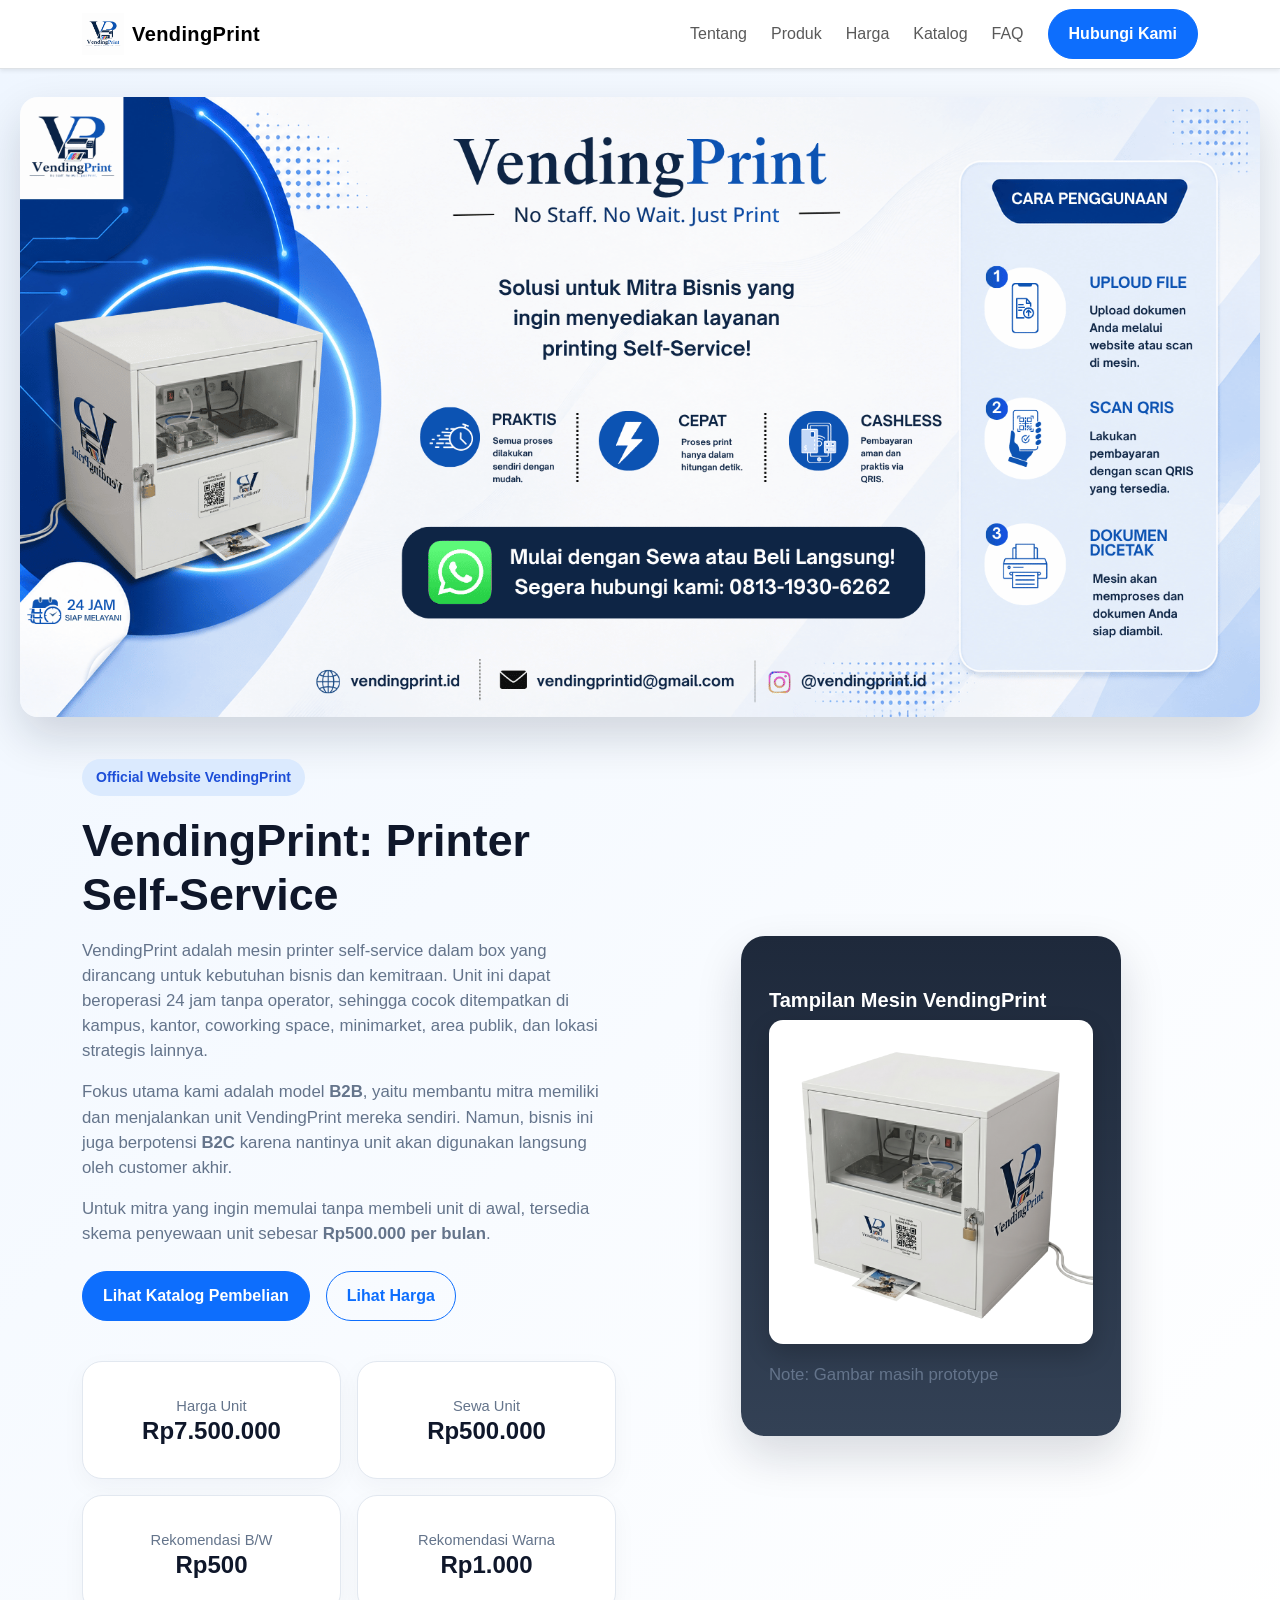
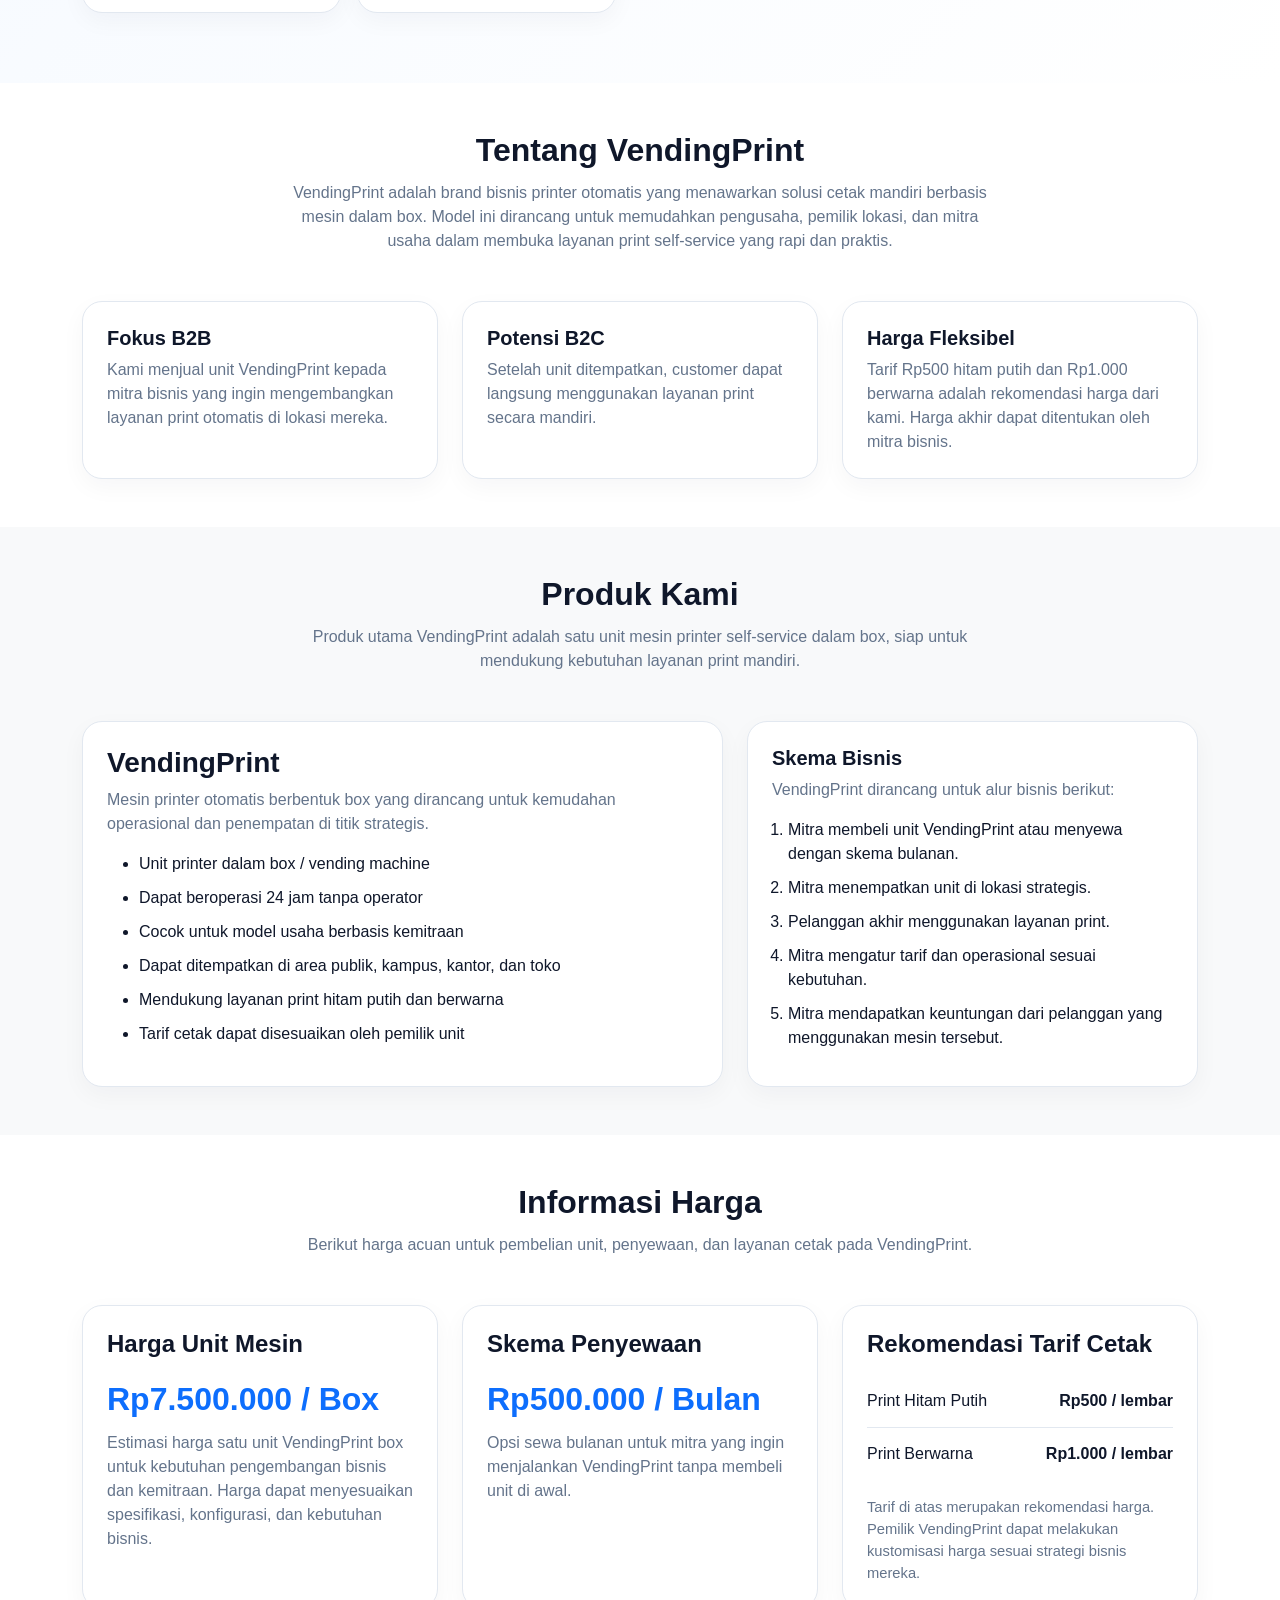
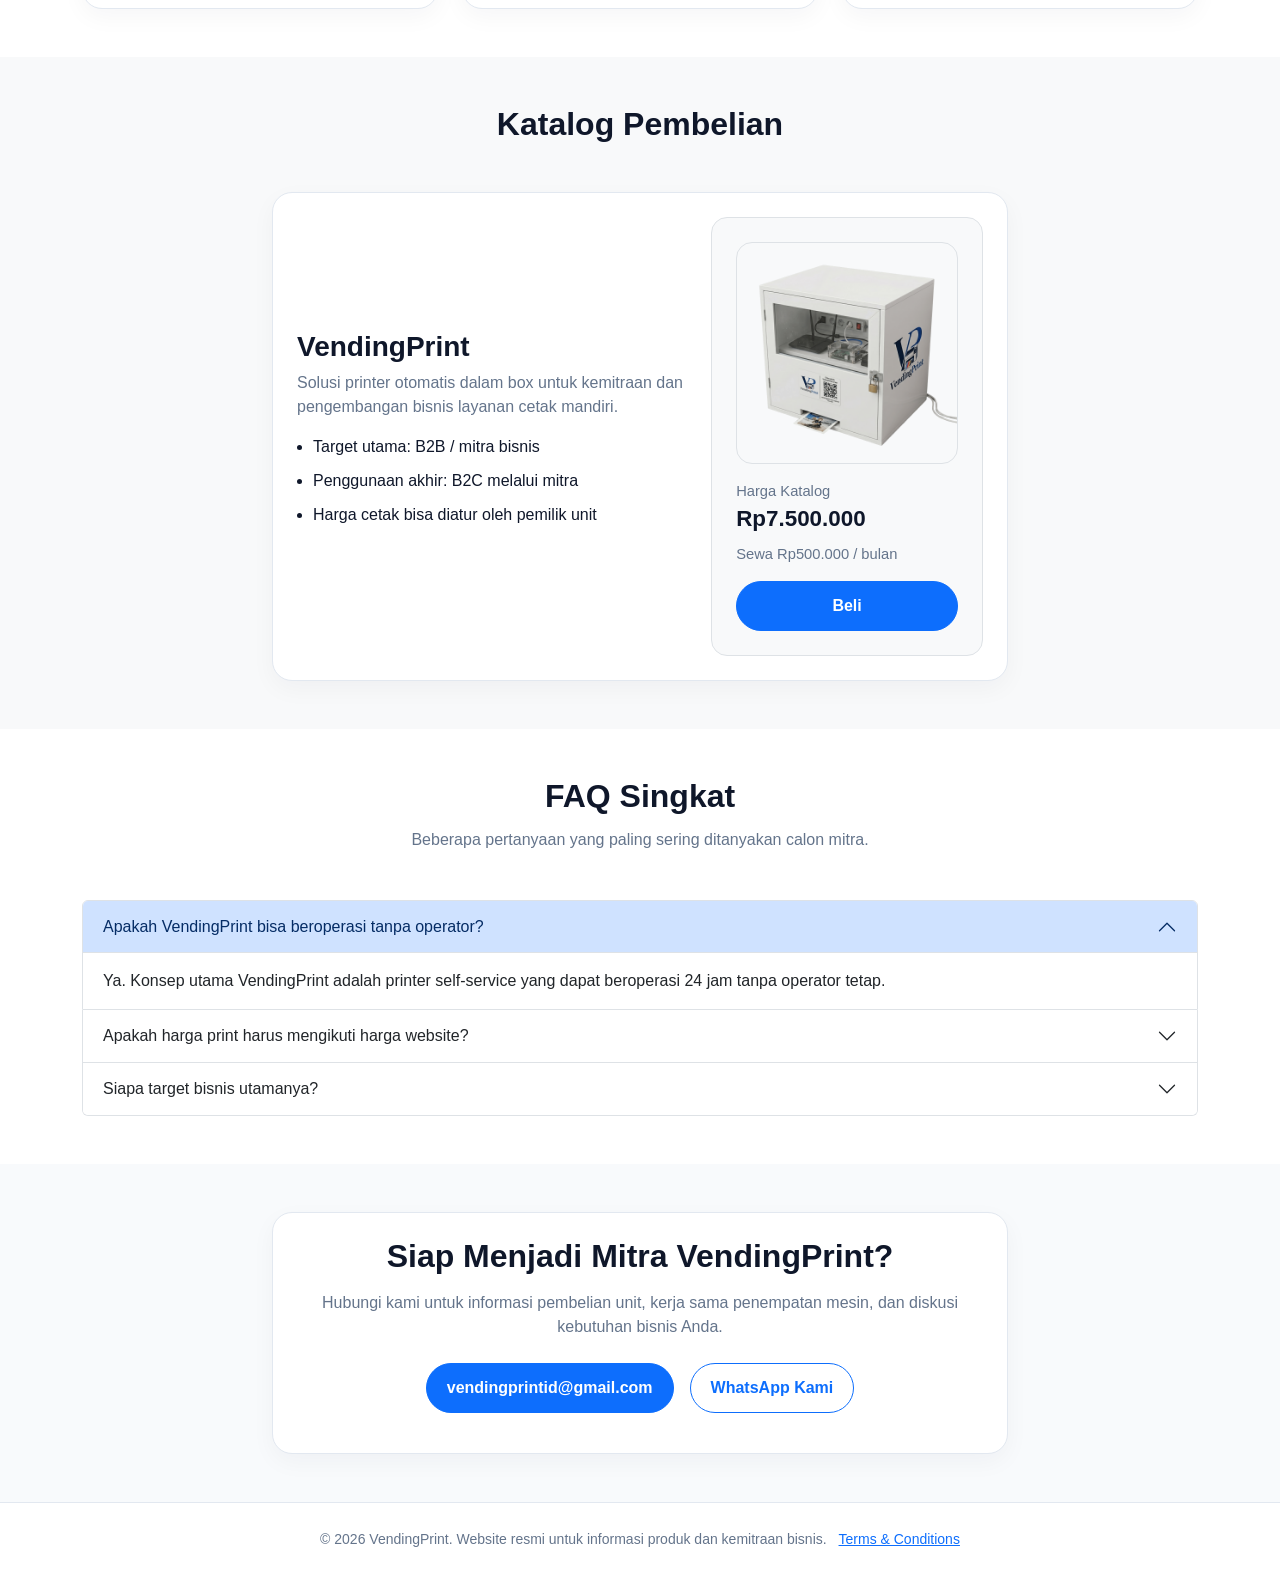
==== commit a0cb256d: "Add logo, banner, sewa 500k per bulan" ====
--- a/index.html
+++ b/index.html
@@ -4,14 +4,19 @@
   <meta charset="UTF-8" />
   <meta name="viewport" content="width=device-width, initial-scale=1.0" />
   <title>VendingPrint - Solusi Printer Otomatis untuk Bisnis</title>
-  <meta name="description" content="Website resmi VendingPrint, solusi vending machine printer untuk bisnis. Cocok untuk kemitraan B2B dengan harga unit mulai Rp8 jutaan." />
+  <meta name="description" content="Website resmi VendingPrint, solusi vending machine printer untuk bisnis. Cocok untuk kemitraan B2B dengan harga unit Rp7.500.000 atau skema sewa Rp500.000 per bulan." />
+  <link rel="icon" type="image/png" href="logo.png" />
+  <link rel="apple-touch-icon" href="logo.png" />
   <link href="https://cdn.jsdelivr.net/npm/bootstrap@5.3.3/dist/css/bootstrap.min.css" rel="stylesheet" />
   <link rel="stylesheet" href="style.css" />
 </head>
 <body>
   <nav class="navbar navbar-expand-lg bg-white border-bottom sticky-top shadow-sm">
     <div class="container">
-      <a class="navbar-brand" href="#home">VendingPrint</a>
+      <a class="navbar-brand d-inline-flex align-items-center gap-2" href="#home">
+        <img src="logo.png" alt="Logo VendingPrint" class="brand-logo" />
+        <span>VendingPrint</span>
+      </a>
       <button class="navbar-toggler" type="button" data-bs-toggle="collapse" data-bs-target="#navbarNav">
         <span class="navbar-toggler-icon"></span>
       </button>
@@ -29,11 +34,14 @@
   </nav>
 
   <section class="hero" id="home">
+    <div class="hero-banner fade-up">
+      <img src="hero.png" alt="Banner informasi VendingPrint" class="hero-banner-image" />
+    </div>
     <div class="container">
       <div class="row align-items-center g-5">
         <div class="col-lg-6 fade-up">
           <span class="hero-badge">Official Website VendingPrint</span>
-          <h1>Printer Self-Service 24 Jam untuk Bisnis Modern</h1>
+          <h1>VendingPrint: Printer Self-Service</h1>
           <p class="mt-3">
             VendingPrint adalah mesin printer self-service dalam box yang dirancang untuk kebutuhan bisnis dan kemitraan.
             Unit ini dapat beroperasi 24 jam tanpa operator, sehingga cocok ditempatkan di kampus, kantor, coworking space,
@@ -43,24 +51,34 @@
             Fokus utama kami adalah model <strong>B2B</strong>, yaitu membantu mitra memiliki dan menjalankan unit VendingPrint mereka sendiri.
             Namun, bisnis ini juga berpotensi <strong>B2C</strong> karena nantinya unit akan digunakan langsung oleh customer akhir.
           </p>
+          <p>
+            Untuk mitra yang ingin memulai tanpa membeli unit di awal, tersedia skema penyewaan unit sebesar
+            <strong>Rp500.000 per bulan</strong>.
+          </p>
           <div class="d-flex flex-wrap gap-3 mt-4">
             <a href="#katalog" class="btn btn-primary btn-rounded">Lihat Katalog Pembelian</a>
             <a href="#harga" class="btn btn-outline-primary btn-rounded">Lihat Harga</a>
           </div>
           <div class="row g-3 mt-4 stats-row">
-            <div class="col-sm-4">
+            <div class="col-sm-6">
               <div class="hero-card text-center hover-lift">
                 <div class="small-note">Harga Unit</div>
-                <div class="fw-bold fs-4">Rp8.000.000</div>
-              </div>
-            </div>
-            <div class="col-sm-4">
+                <div class="fw-bold fs-4">Rp7.500.000</div>
+              </div>
+            </div>
+            <div class="col-sm-6">
+              <div class="hero-card text-center hover-lift">
+                <div class="small-note">Sewa Unit</div>
+                <div class="fw-bold fs-4">Rp500.000</div>
+              </div>
+            </div>
+            <div class="col-sm-6">
               <div class="hero-card text-center hover-lift">
                 <div class="small-note">Rekomendasi B/W</div>
                 <div class="fw-bold fs-4">Rp500</div>
               </div>
             </div>
-            <div class="col-sm-4">
+            <div class="col-sm-6">
               <div class="hero-card text-center hover-lift">
                 <div class="small-note">Rekomendasi Warna</div>
                 <div class="fw-bold fs-4">Rp1.000</div>
@@ -152,7 +170,7 @@
             </ul>
             <!-- <div class="mt-4">
               <span class="small-note d-block">Estimasi Harga Unit</span>
-              <span class="price-highlight">Mulai Rp8.000.000</span>
+              <span class="price-highlight">Rp7.500.000</span>
               <p class="small-note mt-2 mb-0">
                 Harga dapat menyesuaikan spesifikasi, konfigurasi, dan kebutuhan bisnis.
               </p>
@@ -164,7 +182,7 @@
             <h5 class="fw-bold">Skema Bisnis</h5>
             <p class="muted">VendingPrint dirancang untuk alur bisnis berikut:</p>
             <ol class="simple-list ps-3 mb-0">
-              <li>Mitra membeli unit VendingPrint.</li>
+              <li>Mitra membeli unit VendingPrint atau menyewa dengan skema bulanan.</li>
               <li>Mitra menempatkan unit di lokasi strategis.</li>
               <li>Pelanggan akhir menggunakan layanan print.</li>
               <li>Mitra mengatur tarif dan operasional sesuai kebutuhan.</li>
@@ -181,20 +199,29 @@
       <div class="text-center mb-5">
         <h2 class="section-title">Informasi Harga</h2>
         <p class="section-subtitle">
-          Berikut harga acuan untuk unit dan layanan cetak pada VendingPrint.
+          Berikut harga acuan untuk pembelian unit, penyewaan, dan layanan cetak pada VendingPrint.
         </p>
       </div>
       <div class="row g-4">
-        <div class="col-lg-6">
+        <div class="col-lg-4">
           <div class="pricing-card hover-lift">
             <h4 class="fw-bold mb-3">Harga Unit Mesin</h4>
-            <div class="price-highlight mb-2">Mulai dari Rp8 Jutaan / Box</div>
+            <div class="price-highlight mb-2">Rp7.500.000 / Box</div>
             <p class="muted mb-0">
               Estimasi harga satu unit VendingPrint box untuk kebutuhan pengembangan bisnis dan kemitraan. Harga dapat menyesuaikan spesifikasi, konfigurasi, dan kebutuhan bisnis.
             </p>
           </div>
         </div>
-        <div class="col-lg-6">
+        <div class="col-lg-4">
+          <div class="pricing-card hover-lift">
+            <h4 class="fw-bold mb-3">Skema Penyewaan</h4>
+            <div class="price-highlight mb-2">Rp500.000 / Bulan</div>
+            <p class="muted mb-0">
+              Opsi sewa bulanan untuk mitra yang ingin menjalankan VendingPrint tanpa membeli unit di awal.
+            </p>
+          </div>
+        </div>
+        <div class="col-lg-4">
           <div class="pricing-card hover-lift">
             <h4 class="fw-bold mb-3">Rekomendasi Tarif Cetak</h4>
             <div class="pricing-table">
@@ -243,7 +270,8 @@
                 <div class="p-4 rounded-4 border bg-light">
                   <img src="VendingPrint.png" alt="Mesin VendingPrint" class="img-fluid rounded-4 border mb-3" />
                   <div class="small-note">Harga Katalog</div>
-                  <div class="catalog-price mb-3">Rp8.000.000</div>
+                  <div class="catalog-price mb-2">Rp7.500.000</div>
+                  <div class="small-note mb-3">Sewa Rp500.000 / bulan</div>
                   <button class="btn btn-primary w-100 btn-rounded" onclick="scrollToContact()">Beli</button>
                 </div>
               </div>
--- a/style.css
+++ b/style.css
@@ -27,9 +27,28 @@
   letter-spacing: 0.4px;
 }
 
+.brand-logo {
+  width: 42px;
+  height: 42px;
+  object-fit: contain;
+}
+
 .hero {
   background: linear-gradient(135deg, #eff6ff 0%, #ffffff 100%);
-  padding: 90px 0 70px;
+  padding: 28px 0 70px;
+}
+
+.hero-banner {
+  width: min(1774px, calc(100% - 40px));
+  margin: 0 auto 42px;
+}
+
+.hero-banner-image {
+  width: 100%;
+  height: auto;
+  display: block;
+  border-radius: 18px;
+  box-shadow: 0 20px 45px rgba(15, 23, 42, 0.16);
 }
 
 .hero-badge {
@@ -72,6 +91,23 @@
 .hover-lift:hover {
   transform: translateY(-6px);
   box-shadow: 0 16px 34px rgba(15, 23, 42, 0.12);
+}
+
+.stats-row .hero-card {
+  display: flex;
+  min-height: 118px;
+  flex-direction: column;
+  align-items: center;
+  justify-content: center;
+  padding: 20px 16px;
+}
+
+.stats-row .hero-card .fs-4 {
+  max-width: 100%;
+  overflow-wrap: normal;
+  font-size: clamp(1.35rem, 2.1vw, 1.5rem) !important;
+  line-height: 1.15;
+  white-space: nowrap;
 }
 
 .machine-box {
@@ -234,7 +270,12 @@
 
 @media (max-width: 991px) {
   .hero {
-    padding: 72px 0 56px;
+    padding: 24px 0 56px;
+  }
+
+  .hero-banner {
+    width: calc(100% - 28px);
+    margin-bottom: 34px;
   }
 
   .hero h1 {
@@ -245,6 +286,28 @@
 @media (max-width: 576px) {
   .hero h1 {
     font-size: 1.9rem;
+  }
+
+  .hero {
+    padding-top: 16px;
+  }
+
+  .hero-banner {
+    width: calc(100% - 20px);
+    margin-bottom: 28px;
+  }
+
+  .hero-banner-image {
+    border-radius: 12px;
+  }
+
+  .stats-row .hero-card {
+    min-height: 104px;
+    padding: 18px 14px;
+  }
+
+  .stats-row .hero-card .fs-4 {
+    font-size: 1.35rem !important;
   }
 
   .machine-box {
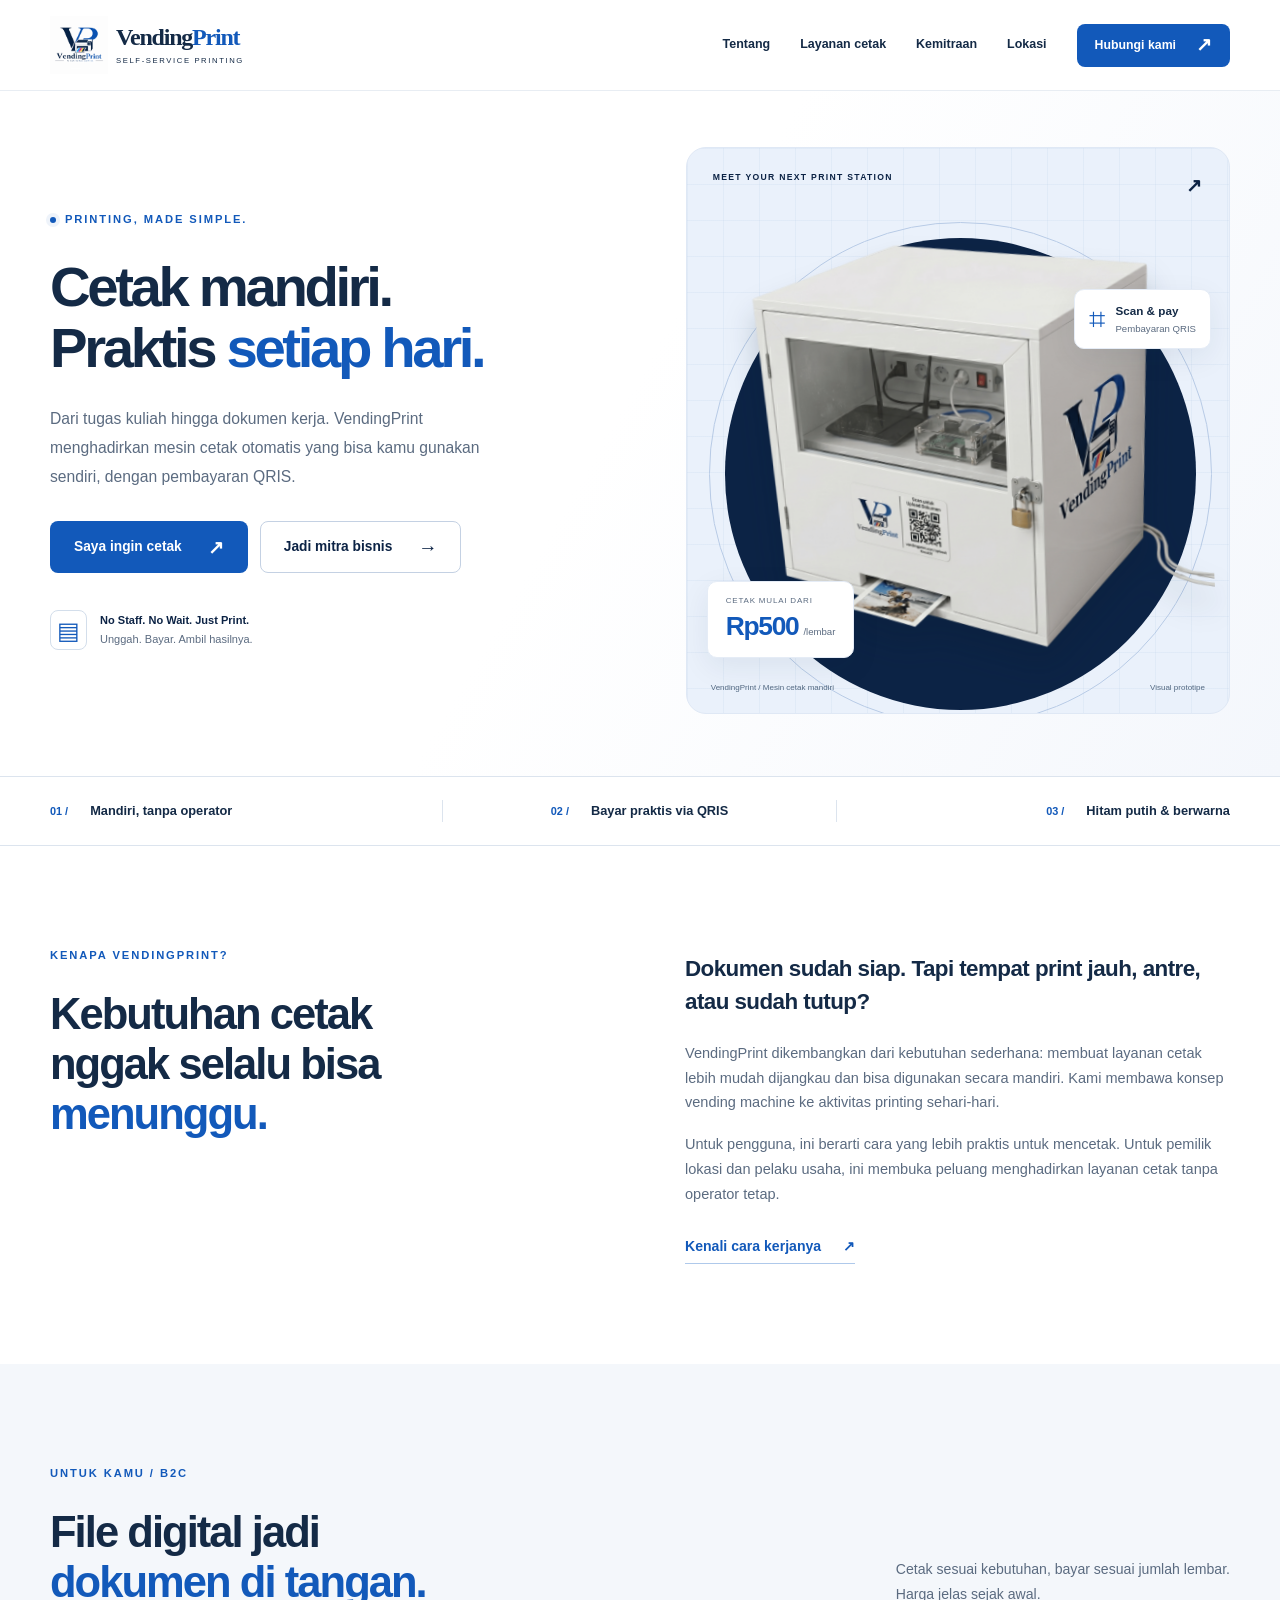
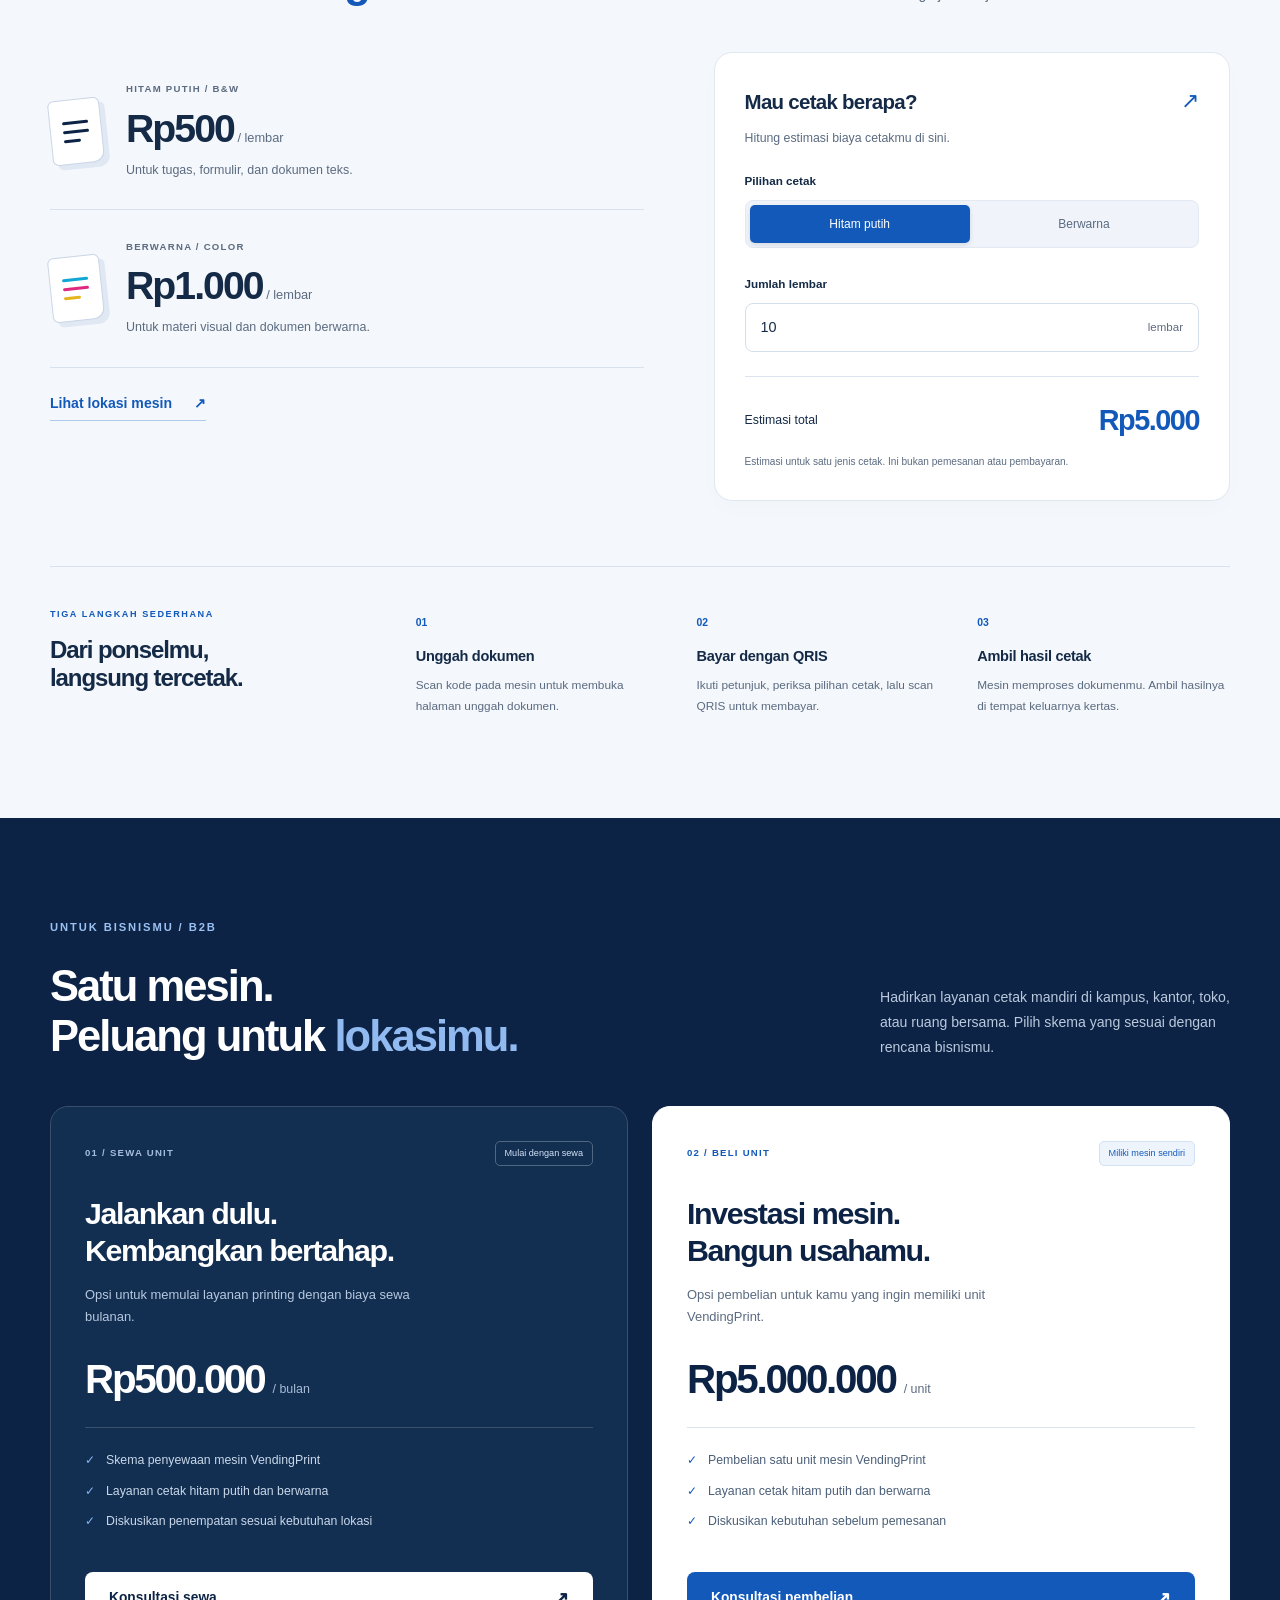
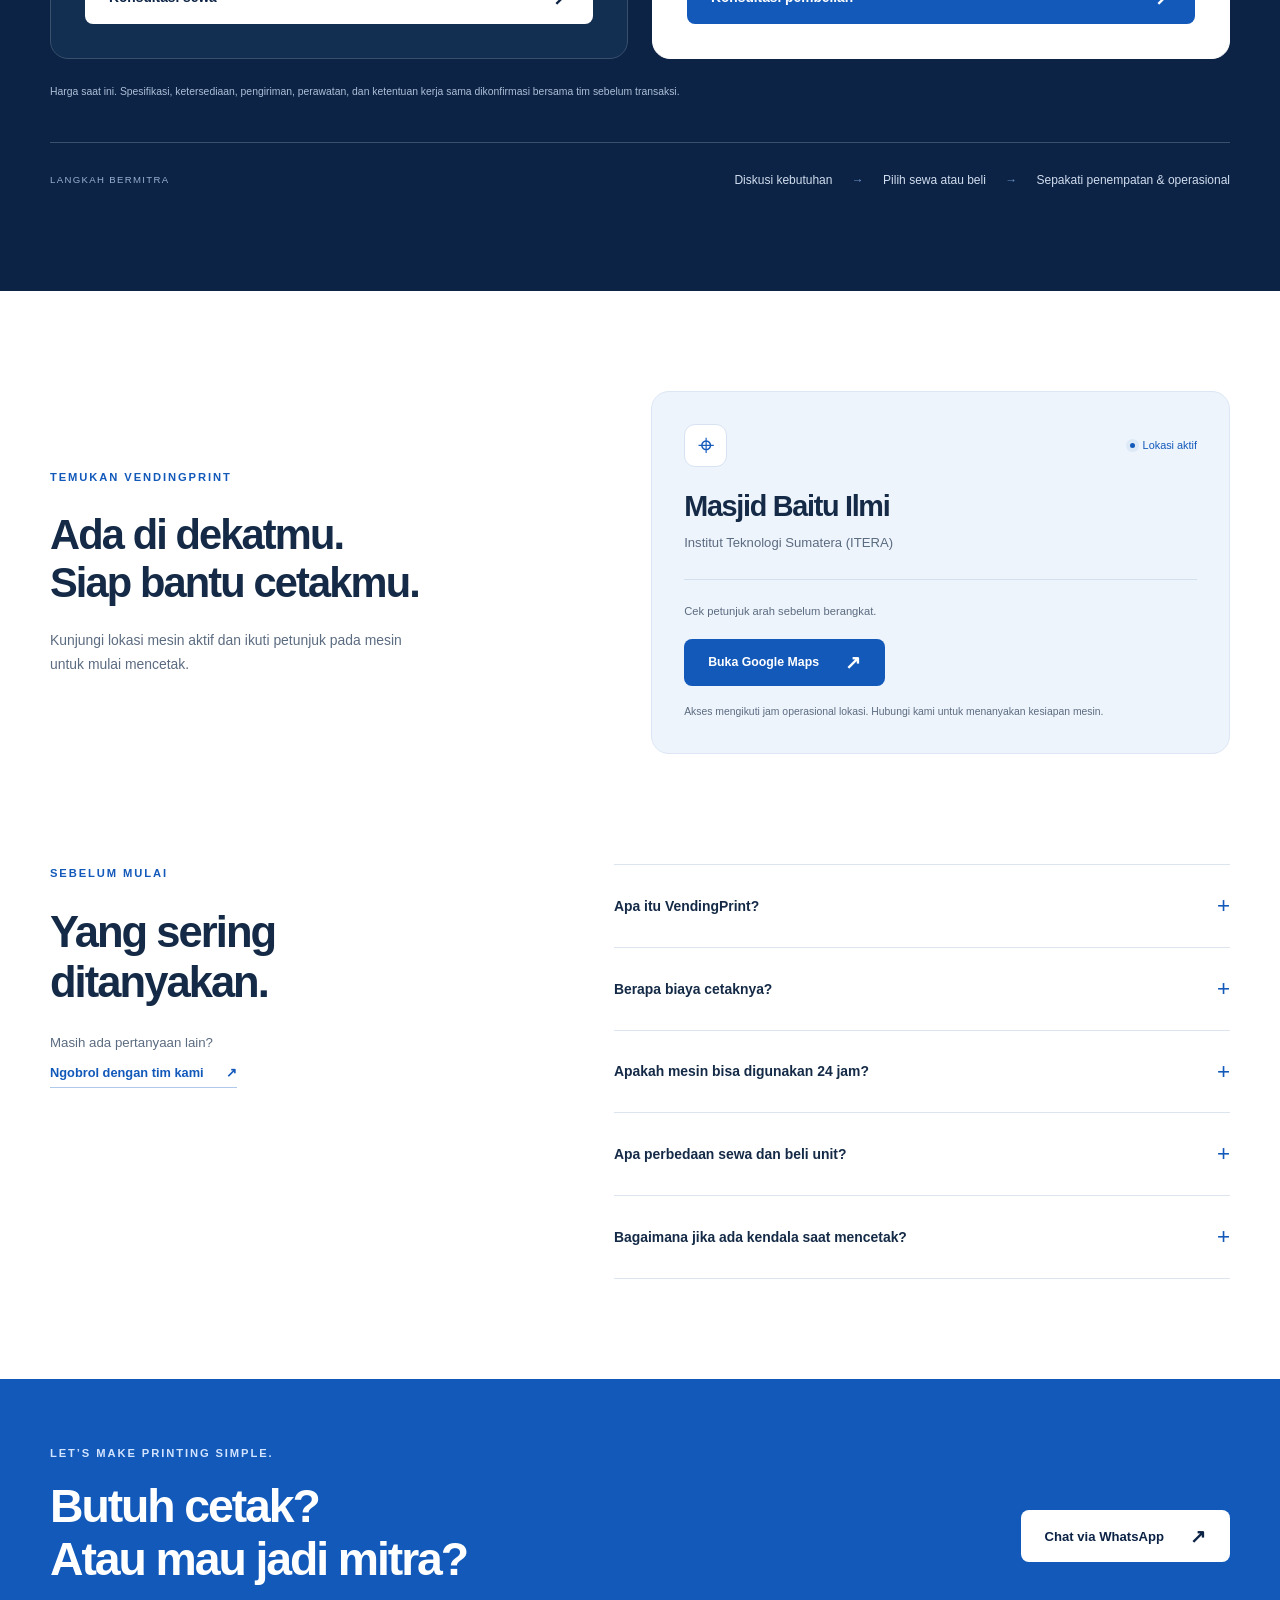
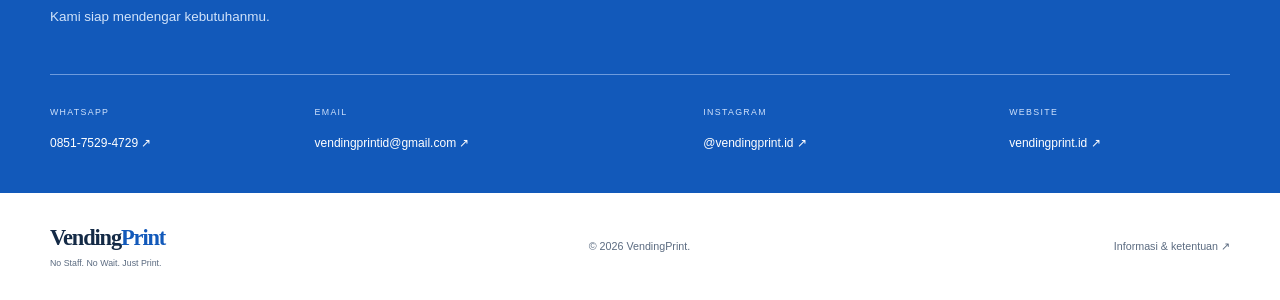
==== commit c9a09a61: "Update web VendingPrint" ====
--- a/index.html
+++ b/index.html
@@ -1,365 +1,557 @@
-<!DOCTYPE html>
+<!doctype html>
 <html lang="id">
-<head>
-  <meta charset="UTF-8" />
-  <meta name="viewport" content="width=device-width, initial-scale=1.0" />
-  <title>VendingPrint - Solusi Printer Otomatis untuk Bisnis</title>
-  <meta name="description" content="Website resmi VendingPrint, solusi vending machine printer untuk bisnis. Cocok untuk kemitraan B2B dengan harga unit Rp7.500.000 atau skema sewa Rp500.000 per bulan." />
-  <link rel="icon" type="image/png" href="logo.png" />
-  <link rel="apple-touch-icon" href="logo.png" />
-  <link href="https://cdn.jsdelivr.net/npm/bootstrap@5.3.3/dist/css/bootstrap.min.css" rel="stylesheet" />
-  <link rel="stylesheet" href="style.css" />
-</head>
-<body>
-  <nav class="navbar navbar-expand-lg bg-white border-bottom sticky-top shadow-sm">
-    <div class="container">
-      <a class="navbar-brand d-inline-flex align-items-center gap-2" href="#home">
-        <img src="logo.png" alt="Logo VendingPrint" class="brand-logo" />
-        <span>VendingPrint</span>
-      </a>
-      <button class="navbar-toggler" type="button" data-bs-toggle="collapse" data-bs-target="#navbarNav">
-        <span class="navbar-toggler-icon"></span>
-      </button>
-      <div class="collapse navbar-collapse" id="navbarNav">
-        <ul class="navbar-nav ms-auto align-items-lg-center gap-lg-2">
-          <li class="nav-item"><a class="nav-link" href="#tentang">Tentang</a></li>
-          <li class="nav-item"><a class="nav-link" href="#produk">Produk</a></li>
-          <li class="nav-item"><a class="nav-link" href="#harga">Harga</a></li>
-          <li class="nav-item"><a class="nav-link" href="#katalog">Katalog</a></li>
-          <li class="nav-item"><a class="nav-link" href="#faq">FAQ</a></li>
-          <li class="nav-item"><a class="btn btn-primary btn-rounded ms-lg-2" href="#hubungi">Hubungi Kami</a></li>
-        </ul>
+  <head>
+    <meta charset="UTF-8" />
+    <meta name="viewport" content="width=device-width, initial-scale=1" />
+    <meta name="theme-color" content="#0c2345" />
+    <title>VendingPrint — Cetak Mandiri & Kemitraan Mesin Printing</title>
+    <meta
+      name="description"
+      content="Cetak mandiri di VendingPrint: hitam putih Rp500 dan warna Rp1.000 per lembar. Jadi mitra dengan sewa Rp500.000/bulan atau beli unit Rp5.000.000."
+    />
+    <meta
+      property="og:title"
+      content="VendingPrint — No Staff. No Wait. Just Print."
+    />
+    <meta
+      property="og:description"
+      content="Layanan cetak mandiri untuk kebutuhanmu. Peluang usaha printing untuk bisnismu."
+    />
+    <meta property="og:type" content="website" />
+    <meta property="og:image" content="https://vendingprint.id/logo.png" />
+    <link rel="icon" type="image/png" href="logo.png" />
+    <link
+      rel="stylesheet"
+      href="https://cdn.jsdelivr.net/npm/bootstrap@5.3.3/dist/css/bootstrap.min.css"
+    />
+    <link rel="stylesheet" href="style.css" />
+    <script src="script.js" defer></script>
+  </head>
+  <body>
+    <a class="skip-link" href="#main">Langsung ke konten</a>
+    <header class="site-header">
+      <div class="container nav-shell">
+        <a class="brand" href="#home" aria-label="VendingPrint, beranda"
+          ><img src="logo.png" alt="" width="58" height="58" /><span
+            >Vending<span class="brand-blue">Print</span
+            ><small>SELF-SERVICE PRINTING</small></span
+          ></a
+        >
+        <button
+          class="menu-toggle"
+          type="button"
+          aria-expanded="false"
+          aria-controls="main-nav"
+          aria-label="Buka menu navigasi"
+        >
+          <span></span><span></span><span></span>
+        </button>
+        <nav id="main-nav" class="main-nav" aria-label="Navigasi utama">
+          <a href="#tentang">Tentang</a><a href="#cetak">Layanan cetak</a
+          ><a href="#mitra">Kemitraan</a><a href="#lokasi">Lokasi</a
+          ><a class="button button-small button-primary" href="#kontak"
+            >Hubungi kami <span aria-hidden="true">↗</span></a
+          >
+        </nav>
       </div>
-    </div>
-  </nav>
+    </header>
+    <main id="main">
+      <section class="hero" id="home" aria-labelledby="hero-title">
+        <div class="container hero-grid">
+          <div class="hero-copy">
+            <p class="eyebrow">
+              <span class="status-dot"></span> PRINTING, MADE SIMPLE.
+            </p>
+            <h1 id="hero-title">
+              Cetak mandiri.<br />Praktis <span>setiap hari.</span>
+            </h1>
+            <p class="hero-description">
+              Dari tugas kuliah hingga dokumen kerja. VendingPrint menghadirkan
+              mesin cetak otomatis yang bisa kamu gunakan sendiri, dengan
+              pembayaran QRIS.
+            </p>
+            <div class="hero-actions">
+              <a class="button button-primary" href="#cetak"
+                >Saya ingin cetak <span aria-hidden="true">↗</span></a
+              ><a class="button button-outline" href="#mitra"
+                >Jadi mitra bisnis <span aria-hidden="true">→</span></a
+              >
+            </div>
+            <div class="hero-footnote">
+              <span class="mini-printer" aria-hidden="true">▤</span
+              ><span
+                ><strong>No Staff. No Wait. Just Print.</strong><br />Unggah.
+                Bayar. Ambil hasilnya.</span
+              >
+            </div>
+          </div>
+          <figure class="hero-visual">
+            <div class="visual-grid" aria-hidden="true"></div>
+            <div class="visual-orbit" aria-hidden="true"></div>
+            <div class="visual-heading">
+              <span>MEET YOUR NEXT PRINT STATION</span
+              ><span aria-hidden="true">↗</span>
+            </div>
+            <img
+              class="machine-image"
+              src="VendingPrint.png"
+              alt="Prototipe mesin VendingPrint dalam kabinet putih dengan QR untuk mengunggah dokumen"
+              width="2048"
+              height="2048"
+              fetchpriority="high"
+            />
+            <div class="floating-label label-cashless">
+              <span class="scan-icon" aria-hidden="true">⌗</span
+              ><span
+                ><strong>Scan & pay</strong><small>Pembayaran QRIS</small></span
+              >
+            </div>
+            <div class="floating-label label-price">
+              <small>CETAK MULAI DARI</small
+              ><strong>Rp500<span>/lembar</span></strong>
+            </div>
+            <figcaption>
+              <span>VendingPrint / Mesin cetak mandiri</span
+              ><span>Visual prototipe</span>
+            </figcaption>
+          </figure>
+        </div>
+      </section>
+      <div class="benefit-strip">
+        <div class="container benefit-grid">
+          <div>
+            <span aria-hidden="true">01 /</span
+            ><strong>Mandiri, tanpa operator</strong>
+          </div>
+          <div>
+            <span aria-hidden="true">02 /</span
+            ><strong>Bayar praktis via QRIS</strong>
+          </div>
+          <div>
+            <span aria-hidden="true">03 /</span
+            ><strong>Hitam putih & berwarna</strong>
+          </div>
+        </div>
+      </div>
 
-  <section class="hero" id="home">
-    <div class="hero-banner fade-up">
-      <img src="hero.png" alt="Banner informasi VendingPrint" class="hero-banner-image" />
-    </div>
-    <div class="container">
-      <div class="row align-items-center g-5">
-        <div class="col-lg-6 fade-up">
-          <span class="hero-badge">Official Website VendingPrint</span>
-          <h1>VendingPrint: Printer Self-Service</h1>
-          <p class="mt-3">
-            VendingPrint adalah mesin printer self-service dalam box yang dirancang untuk kebutuhan bisnis dan kemitraan.
-            Unit ini dapat beroperasi 24 jam tanpa operator, sehingga cocok ditempatkan di kampus, kantor, coworking space,
-            minimarket, area publik, dan lokasi strategis lainnya.
+      <section
+        class="section about-section"
+        id="tentang"
+        aria-labelledby="about-title"
+      >
+        <div class="container about-grid">
+          <div>
+            <p class="eyebrow">KENAPA VENDINGPRINT?</p>
+            <h2 id="about-title">
+              Kebutuhan cetak<br />nggak selalu bisa<br /><span
+                class="text-blue"
+                >menunggu.</span
+              >
+            </h2>
+          </div>
+          <div class="about-copy">
+            <p class="lead-copy">
+              Dokumen sudah siap. Tapi tempat print jauh, antre, atau sudah
+              tutup?
+            </p>
+            <p>
+              VendingPrint dikembangkan dari kebutuhan sederhana: membuat
+              layanan cetak lebih mudah dijangkau dan bisa digunakan secara
+              mandiri. Kami membawa konsep vending machine ke aktivitas printing
+              sehari-hari.
+            </p>
+            <p>
+              Untuk pengguna, ini berarti cara yang lebih praktis untuk
+              mencetak. Untuk pemilik lokasi dan pelaku usaha, ini membuka
+              peluang menghadirkan layanan cetak tanpa operator tetap.
+            </p>
+            <a class="text-link" href="#cara-kerja"
+              >Kenali cara kerjanya <span aria-hidden="true">↗</span></a
+            >
+          </div>
+        </div>
+      </section>
+
+      <section
+        class="section print-section"
+        id="cetak"
+        aria-labelledby="print-title"
+      >
+        <div class="container">
+          <div class="section-heading">
+            <div>
+              <p class="eyebrow">UNTUK KAMU / B2C</p>
+              <h2 id="print-title">
+                File digital jadi<br /><span class="text-blue"
+                  >dokumen di tangan.</span
+                >
+              </h2>
+            </div>
+            <p>
+              Cetak sesuai kebutuhan, bayar sesuai jumlah lembar.<br />Harga
+              jelas sejak awal.
+            </p>
+          </div>
+          <div class="print-layout">
+            <div class="print-prices">
+              <article class="print-price">
+                <div class="paper-symbol bw-paper" aria-hidden="true">
+                  <span></span><span></span><span></span>
+                </div>
+                <div>
+                  <p class="price-type">HITAM PUTIH / B&W</p>
+                  <h3>Rp500<span> / lembar</span></h3>
+                  <p>Untuk tugas, formulir, dan dokumen teks.</p>
+                </div>
+              </article>
+              <article class="print-price">
+                <div class="paper-symbol color-paper" aria-hidden="true">
+                  <span></span><span></span><span></span>
+                </div>
+                <div>
+                  <p class="price-type">BERWARNA / COLOR</p>
+                  <h3>Rp1.000<span> / lembar</span></h3>
+                  <p>Untuk materi visual dan dokumen berwarna.</p>
+                </div>
+              </article>
+              <a class="text-link" href="#lokasi"
+                >Lihat lokasi mesin <span aria-hidden="true">↗</span></a
+              >
+            </div>
+            <form
+              class="calculator"
+              id="print-calculator"
+              aria-labelledby="calculator-title"
+            >
+              <div class="calculator-header">
+                <h3 id="calculator-title">Mau cetak berapa?</h3>
+                <span aria-hidden="true">↗</span>
+              </div>
+              <p>Hitung estimasi biaya cetakmu di sini.</p>
+              <fieldset>
+                <legend>Pilihan cetak</legend>
+                <div class="print-options">
+                  <label
+                    ><input
+                      type="radio"
+                      name="print-type"
+                      value="500"
+                      checked
+                    /><span>Hitam putih</span></label
+                  ><label
+                    ><input type="radio" name="print-type" value="1000" /><span
+                      >Berwarna</span
+                    ></label
+                  >
+                </div>
+              </fieldset>
+              <label class="field-label" for="sheet-count">Jumlah lembar</label>
+              <div class="quantity-field">
+                <input
+                  type="number"
+                  id="sheet-count"
+                  name="sheets"
+                  min="1"
+                  max="10000"
+                  step="1"
+                  value="10"
+                  required
+                  aria-describedby="quantity-error"
+                /><span>lembar</span>
+              </div>
+              <p id="quantity-error" class="field-error" hidden>
+                Masukkan jumlah bulat antara 1 dan 10.000 lembar.
+              </p>
+              <div class="calculator-total">
+                <span>Estimasi total</span
+                ><output id="print-total" for="sheet-count">Rp5.000</output>
+              </div>
+              <p class="calculator-note">
+                Estimasi untuk satu jenis cetak. Ini bukan pemesanan atau
+                pembayaran.
+              </p>
+              <noscript
+                ><p>
+                  Pilih hitam putih: jumlah lembar × Rp500, atau warna: jumlah
+                  lembar × Rp1.000.
+                </p></noscript
+              >
+            </form>
+          </div>
+          <div class="how-it-works" id="cara-kerja">
+            <div class="steps-heading">
+              <p class="eyebrow">TIGA LANGKAH SEDERHANA</p>
+              <h3>Dari ponselmu,<br />langsung tercetak.</h3>
+            </div>
+            <ol class="steps-list">
+              <li>
+                <span class="step-number">01</span>
+                <h4>Unggah dokumen</h4>
+                <p>
+                  Scan kode pada mesin untuk membuka halaman unggah dokumen.
+                </p>
+              </li>
+              <li>
+                <span class="step-number">02</span>
+                <h4>Bayar dengan QRIS</h4>
+                <p>
+                  Ikuti petunjuk, periksa pilihan cetak, lalu scan QRIS untuk
+                  membayar.
+                </p>
+              </li>
+              <li>
+                <span class="step-number">03</span>
+                <h4>Ambil hasil cetak</h4>
+                <p>
+                  Mesin memproses dokumenmu. Ambil hasilnya di tempat keluarnya
+                  kertas.
+                </p>
+              </li>
+            </ol>
+          </div>
+        </div>
+      </section>
+
+      <section
+        class="section partner-section"
+        id="mitra"
+        aria-labelledby="partner-title"
+      >
+        <div class="container">
+          <div class="section-heading">
+            <div>
+              <p class="eyebrow">UNTUK BISNISMU / B2B</p>
+              <h2 id="partner-title">
+                Satu mesin.<br />Peluang untuk <span>lokasimu.</span>
+              </h2>
+            </div>
+            <p>
+              Hadirkan layanan cetak mandiri di kampus, kantor, toko, atau ruang
+              bersama. Pilih skema yang sesuai dengan rencana bisnismu.
+            </p>
+          </div>
+          <div class="partner-grid">
+            <article class="partner-card">
+              <div class="plan-heading">
+                <span class="plan-index">01 / SEWA UNIT</span
+                ><span class="plan-tag">Mulai dengan sewa</span>
+              </div>
+              <h3>Jalankan dulu.<br />Kembangkan bertahap.</h3>
+              <p>
+                Opsi untuk memulai layanan printing dengan biaya sewa bulanan.
+              </p>
+              <div class="partner-price">Rp500.000<span>/ bulan</span></div>
+              <ul class="plan-details">
+                <li>Skema penyewaan mesin VendingPrint</li>
+                <li>Layanan cetak hitam putih dan berwarna</li>
+                <li>Diskusikan penempatan sesuai kebutuhan lokasi</li>
+              </ul>
+              <a
+                class="button button-light"
+                href="https://wa.me/6285175294729?text=Halo%20VendingPrint%2C%20saya%20tertarik%20sewa%20unit%20Rp500.000%20per%20bulan.%20Boleh%20minta%20detailnya%3F"
+                target="_blank"
+                rel="noopener noreferrer"
+                >Konsultasi sewa <span aria-hidden="true">↗</span></a
+              >
+            </article>
+            <article class="partner-card partner-card-buy">
+              <div class="plan-heading">
+                <span class="plan-index">02 / BELI UNIT</span
+                ><span class="plan-tag">Miliki mesin sendiri</span>
+              </div>
+              <h3>Investasi mesin.<br />Bangun usahamu.</h3>
+              <p>
+                Opsi pembelian untuk kamu yang ingin memiliki unit VendingPrint.
+              </p>
+              <div class="partner-price">Rp5.000.000<span>/ unit</span></div>
+              <ul class="plan-details">
+                <li>Pembelian satu unit mesin VendingPrint</li>
+                <li>Layanan cetak hitam putih dan berwarna</li>
+                <li>Diskusikan kebutuhan sebelum pemesanan</li>
+              </ul>
+              <a
+                class="button button-primary"
+                href="https://wa.me/6285175294729?text=Halo%20VendingPrint%2C%20saya%20tertarik%20beli%20unit%20Rp5.000.000.%20Boleh%20minta%20detailnya%3F"
+                target="_blank"
+                rel="noopener noreferrer"
+                >Konsultasi pembelian <span aria-hidden="true">↗</span></a
+              >
+            </article>
+          </div>
+          <p class="partner-note">
+            Harga saat ini. Spesifikasi, ketersediaan, pengiriman, perawatan,
+            dan ketentuan kerja sama dikonfirmasi bersama tim sebelum transaksi.
           </p>
-          <p>
-            Fokus utama kami adalah model <strong>B2B</strong>, yaitu membantu mitra memiliki dan menjalankan unit VendingPrint mereka sendiri.
-            Namun, bisnis ini juga berpotensi <strong>B2C</strong> karena nantinya unit akan digunakan langsung oleh customer akhir.
-          </p>
-          <p>
-            Untuk mitra yang ingin memulai tanpa membeli unit di awal, tersedia skema penyewaan unit sebesar
-            <strong>Rp500.000 per bulan</strong>.
-          </p>
-          <div class="d-flex flex-wrap gap-3 mt-4">
-            <a href="#katalog" class="btn btn-primary btn-rounded">Lihat Katalog Pembelian</a>
-            <a href="#harga" class="btn btn-outline-primary btn-rounded">Lihat Harga</a>
-          </div>
-          <div class="row g-3 mt-4 stats-row">
-            <div class="col-sm-6">
-              <div class="hero-card text-center hover-lift">
-                <div class="small-note">Harga Unit</div>
-                <div class="fw-bold fs-4">Rp7.500.000</div>
-              </div>
-            </div>
-            <div class="col-sm-6">
-              <div class="hero-card text-center hover-lift">
-                <div class="small-note">Sewa Unit</div>
-                <div class="fw-bold fs-4">Rp500.000</div>
-              </div>
-            </div>
-            <div class="col-sm-6">
-              <div class="hero-card text-center hover-lift">
-                <div class="small-note">Rekomendasi B/W</div>
-                <div class="fw-bold fs-4">Rp500</div>
-              </div>
-            </div>
-            <div class="col-sm-6">
-              <div class="hero-card text-center hover-lift">
-                <div class="small-note">Rekomendasi Warna</div>
-                <div class="fw-bold fs-4">Rp1.000</div>
-              </div>
-            </div>
-          </div>
-        </div>
-        <div class="col-lg-6 fade-up">
-          <div class="machine-box">
-            <div class="mt-4">
-              <h5 class="fw-bold">Tampilan Mesin VendingPrint</h5>
-            </div>            
-            <!-- <div class="prototype-badge">Prototype 1:1</div> -->
-            <!-- <div class="machine-screen">VendingPrint</div> -->
-            <img src="VendingPrint.png" alt="Prototype mesin VendingPrint" class="machine-image" />
-            <p>Note: Gambar masih prototype</p>
-            <!-- <div class="machine-paper">
-              <strong>Contoh Layanan</strong><br />
-              Dokumen / Tugas / Tiket / Formulir<br />
-              Rekomendasi B/W: Rp500<br />
-              Rekomendasi Warna: Rp1.000
-            </div> -->
-          </div>
-        </div>
+          <div class="partner-process">
+            <span>LANGKAH BERMITRA</span>
+            <p>
+              Diskusi kebutuhan <b aria-hidden="true">→</b> Pilih sewa atau beli
+              <b aria-hidden="true">→</b> Sepakati penempatan & operasional
+            </p>
+          </div>
+        </div>
+      </section>
+
+      <section
+        class="section location-section"
+        id="lokasi"
+        aria-labelledby="location-title"
+      >
+        <div class="container location-grid">
+          <div>
+            <p class="eyebrow">TEMUKAN VENDINGPRINT</p>
+            <h2 id="location-title">
+              Ada di dekatmu.<br />Siap bantu cetakmu.
+            </h2>
+            <p>
+              Kunjungi lokasi mesin aktif dan ikuti petunjuk pada mesin untuk
+              mulai mencetak.
+            </p>
+          </div>
+          <article class="location-card">
+            <div class="location-top">
+              <span class="location-pin" aria-hidden="true">⌖</span
+              ><span class="location-status"
+                ><span class="status-dot"></span> Lokasi aktif</span
+              >
+            </div>
+            <h3>Masjid Baitu Ilmi</h3>
+            <p>Institut Teknologi Sumatera (ITERA)</p>
+            <div class="location-bottom">
+              <span>Cek petunjuk arah sebelum berangkat.</span
+              ><a
+                class="button button-primary"
+                href="https://maps.app.goo.gl/g1y97NFmyg1iFwms7"
+                target="_blank"
+                rel="noopener noreferrer"
+                >Buka Google Maps <span aria-hidden="true">↗</span></a
+              >
+            </div>
+            <p class="location-note">
+              Akses mengikuti jam operasional lokasi. Hubungi kami untuk
+              menanyakan kesiapan mesin.
+            </p>
+          </article>
+        </div>
+      </section>
+
+      <section class="section faq-section" id="faq" aria-labelledby="faq-title">
+        <div class="container faq-grid">
+          <div>
+            <p class="eyebrow">SEBELUM MULAI</p>
+            <h2 id="faq-title">Yang sering<br />ditanyakan.</h2>
+            <p>
+              Masih ada pertanyaan lain?<br /><a
+                class="text-link"
+                href="https://wa.me/6285175294729"
+                target="_blank"
+                rel="noopener noreferrer"
+                >Ngobrol dengan tim kami <span aria-hidden="true">↗</span></a
+              >
+            </p>
+          </div>
+          <div class="faq-list">
+            <details>
+              <summary>Apa itu VendingPrint?</summary>
+              <p>
+                VendingPrint adalah mesin cetak mandiri dalam kabinet. Pengguna
+                mengunggah dokumen melalui halaman yang diakses dari kode pada
+                mesin, membayar via QRIS, lalu mengambil hasil cetak tanpa
+                operator tetap.
+              </p>
+            </details>
+            <details>
+              <summary>Berapa biaya cetaknya?</summary>
+              <p>
+                Cetak hitam putih Rp500 per lembar dan cetak berwarna Rp1.000
+                per lembar. Periksa pilihan dan total biaya pada halaman cetak
+                sebelum membayar.
+              </p>
+            </details>
+            <details>
+              <summary>Apakah mesin bisa digunakan 24 jam?</summary>
+              <p>
+                Konsep mesin mendukung layanan mandiri tanpa operator tetap.
+                Akses penggunaan mengikuti jam buka tempat mesin berada serta
+                kesiapan operasional mesin. Konfirmasikan kepada tim jika ingin
+                datang di luar jam biasa.
+              </p>
+            </details>
+            <details>
+              <summary>Apa perbedaan sewa dan beli unit?</summary>
+              <p>
+                Sewa menggunakan skema Rp500.000 per bulan, sedangkan pembelian
+                unit Rp5.000.000 per unit. Hubungi tim untuk membahas
+                spesifikasi, durasi sewa, perawatan, dan rincian biaya sebelum
+                menentukan pilihan.
+              </p>
+            </details>
+            <details>
+              <summary>Bagaimana jika ada kendala saat mencetak?</summary>
+              <p>
+                Hubungi WhatsApp 0851-7529-4729. Sertakan lokasi mesin, waktu
+                transaksi, dan penjelasan kendala. Jika sudah membayar, siapkan
+                bukti transaksi agar tim dapat membantu memeriksa.
+              </p>
+            </details>
+          </div>
+        </div>
+      </section>
+
+      <section
+        class="contact-section"
+        id="kontak"
+        aria-labelledby="contact-title"
+      >
+        <div class="container">
+          <div class="contact-heading">
+            <div>
+              <p class="eyebrow">LET’S MAKE PRINTING SIMPLE.</p>
+              <h2 id="contact-title">Butuh cetak?<br />Atau mau jadi mitra?</h2>
+              <p>Kami siap mendengar kebutuhanmu.</p>
+            </div>
+            <a
+              class="button button-light"
+              href="https://wa.me/6285175294729?text=Halo%20VendingPrint%2C%20saya%20ingin%20bertanya%20tentang%20layanan%20dan%20kemitraan."
+              target="_blank"
+              rel="noopener noreferrer"
+              >Chat via WhatsApp <span aria-hidden="true">↗</span></a
+            >
+          </div>
+          <div class="contact-links">
+            <a
+              href="https://wa.me/6285175294729"
+              target="_blank"
+              rel="noopener noreferrer"
+              ><span>WHATSAPP</span><strong>0851-7529-4729 ↗</strong></a
+            ><a href="mailto:vendingprintid@gmail.com"
+              ><span>EMAIL</span><strong>vendingprintid@gmail.com ↗</strong></a
+            ><a
+              href="https://www.instagram.com/vendingprint.id/"
+              target="_blank"
+              rel="noopener noreferrer"
+              ><span>INSTAGRAM</span><strong>@vendingprint.id ↗</strong></a
+            ><a
+              href="https://vendingprint.id"
+              target="_blank"
+              rel="noopener noreferrer"
+              ><span>WEBSITE</span><strong>vendingprint.id ↗</strong></a
+            >
+          </div>
+        </div>
+      </section>
+    </main>
+    <footer class="site-footer">
+      <div class="container footer-layout">
+        <a class="footer-wordmark" href="#home"
+          >Vending<span>Print</span
+          ><small>No Staff. No Wait. Just Print.</small></a
+        >
+        <p>© <span data-year>2026</span> VendingPrint.</p>
+        <a href="terms.html"
+          >Informasi & ketentuan <span aria-hidden="true">↗</span></a
+        >
       </div>
-    </div>
-  </section>
-
-  <section class="py-5 section-reveal" id="tentang">
-    <div class="container">
-      <div class="text-center mb-5">
-        <h2 class="section-title">Tentang VendingPrint</h2>
-        <p class="section-subtitle">
-          VendingPrint adalah brand bisnis printer otomatis yang menawarkan solusi cetak mandiri berbasis mesin dalam box.
-          Model ini dirancang untuk memudahkan pengusaha, pemilik lokasi, dan mitra usaha dalam membuka layanan print self-service yang rapi dan praktis.
-        </p>
-      </div>
-      <div class="row g-4">
-        <div class="col-md-4">
-          <div class="info-card hover-lift">
-            <h5 class="fw-bold">Fokus B2B</h5>
-            <p class="muted mb-0">
-              Kami menjual unit VendingPrint kepada mitra bisnis yang ingin mengembangkan layanan print otomatis di lokasi mereka.
-            </p>
-          </div>
-        </div>
-        <div class="col-md-4">
-          <div class="info-card hover-lift">
-            <h5 class="fw-bold">Potensi B2C</h5>
-            <p class="muted mb-0">
-              Setelah unit ditempatkan, customer dapat langsung menggunakan layanan print secara mandiri.
-            </p>
-          </div>
-        </div>
-        <div class="col-md-4">
-          <div class="info-card hover-lift">
-            <h5 class="fw-bold">Harga Fleksibel</h5>
-            <p class="muted mb-0">
-              Tarif Rp500 hitam putih dan Rp1.000 berwarna adalah rekomendasi harga dari kami. Harga akhir dapat ditentukan oleh mitra bisnis.
-            </p>
-          </div>
-        </div>
-      </div>
-    </div>
-  </section>
-
-  <section class="py-5 bg-light section-reveal" id="produk">
-    <div class="container">
-      <div class="text-center mb-5">
-        <h2 class="section-title">Produk Kami</h2>
-        <p class="section-subtitle">
-          Produk utama VendingPrint adalah satu unit mesin printer self-service dalam box, siap untuk mendukung kebutuhan layanan print mandiri.
-        </p>
-      </div>
-      <div class="row g-4 align-items-stretch">
-        <div class="col-lg-7">
-          <div class="catalog-card h-100 hover-lift">
-            <h3 class="fw-bold">VendingPrint</h3>
-            <p class="muted">
-              Mesin printer otomatis berbentuk box yang dirancang untuk kemudahan operasional dan penempatan di titik strategis.
-            </p>
-            <ul class="feature-list">
-              <li>Unit printer dalam box / vending machine</li>
-              <li>Dapat beroperasi 24 jam tanpa operator</li>
-              <li>Cocok untuk model usaha berbasis kemitraan</li>
-              <li>Dapat ditempatkan di area publik, kampus, kantor, dan toko</li>
-              <li>Mendukung layanan print hitam putih dan berwarna</li>
-              <li>Tarif cetak dapat disesuaikan oleh pemilik unit</li>
-            </ul>
-            <!-- <div class="mt-4">
-              <span class="small-note d-block">Estimasi Harga Unit</span>
-              <span class="price-highlight">Rp7.500.000</span>
-              <p class="small-note mt-2 mb-0">
-                Harga dapat menyesuaikan spesifikasi, konfigurasi, dan kebutuhan bisnis.
-              </p>
-            </div> -->
-          </div>
-        </div>
-        <div class="col-lg-5">
-          <div class="pricing-card h-100 hover-lift">
-            <h5 class="fw-bold">Skema Bisnis</h5>
-            <p class="muted">VendingPrint dirancang untuk alur bisnis berikut:</p>
-            <ol class="simple-list ps-3 mb-0">
-              <li>Mitra membeli unit VendingPrint atau menyewa dengan skema bulanan.</li>
-              <li>Mitra menempatkan unit di lokasi strategis.</li>
-              <li>Pelanggan akhir menggunakan layanan print.</li>
-              <li>Mitra mengatur tarif dan operasional sesuai kebutuhan.</li>
-              <li>Mitra mendapatkan keuntungan dari pelanggan yang menggunakan mesin tersebut.</li>
-            </ol>
-          </div>
-        </div>
-      </div>
-    </div>
-  </section>
-
-  <section class="py-5 section-reveal" id="harga">
-    <div class="container">
-      <div class="text-center mb-5">
-        <h2 class="section-title">Informasi Harga</h2>
-        <p class="section-subtitle">
-          Berikut harga acuan untuk pembelian unit, penyewaan, dan layanan cetak pada VendingPrint.
-        </p>
-      </div>
-      <div class="row g-4">
-        <div class="col-lg-4">
-          <div class="pricing-card hover-lift">
-            <h4 class="fw-bold mb-3">Harga Unit Mesin</h4>
-            <div class="price-highlight mb-2">Rp7.500.000 / Box</div>
-            <p class="muted mb-0">
-              Estimasi harga satu unit VendingPrint box untuk kebutuhan pengembangan bisnis dan kemitraan. Harga dapat menyesuaikan spesifikasi, konfigurasi, dan kebutuhan bisnis.
-            </p>
-          </div>
-        </div>
-        <div class="col-lg-4">
-          <div class="pricing-card hover-lift">
-            <h4 class="fw-bold mb-3">Skema Penyewaan</h4>
-            <div class="price-highlight mb-2">Rp500.000 / Bulan</div>
-            <p class="muted mb-0">
-              Opsi sewa bulanan untuk mitra yang ingin menjalankan VendingPrint tanpa membeli unit di awal.
-            </p>
-          </div>
-        </div>
-        <div class="col-lg-4">
-          <div class="pricing-card hover-lift">
-            <h4 class="fw-bold mb-3">Rekomendasi Tarif Cetak</h4>
-            <div class="pricing-table">
-              <div class="row-item">
-                <span>Print Hitam Putih</span>
-                <strong>Rp500 / lembar</strong>
-              </div>
-              <div class="row-item">
-                <span>Print Berwarna</span>
-                <strong>Rp1.000 / lembar</strong>
-              </div>
-            </div>
-            <p class="small-note mt-3 mb-0">
-              Tarif di atas merupakan rekomendasi harga. Pemilik VendingPrint dapat melakukan kustomisasi harga sesuai strategi bisnis mereka.
-            </p>
-          </div>
-        </div>
-      </div>
-    </div>
-  </section>
-
-  <section class="py-5 bg-light section-reveal" id="katalog">
-    <div class="container">
-      <div class="text-center mb-5">
-        <h2 class="section-title">Katalog Pembelian</h2>
-        <!-- <p class="section-subtitle">
-          Halaman ini dapat digunakan sebagai katalog internal di dalam website resmi untuk kebutuhan verifikasi dan pembelian unit.
-        </p> -->
-      </div>
-      <div class="row justify-content-center">
-        <div class="col-lg-8">
-          <div class="catalog-card hover-lift">
-            <div class="row g-4 align-items-center">
-              <div class="col-md-7">
-                <h3 class="fw-bold mb-2">VendingPrint</h3>
-                <p class="muted mb-3">
-                  Solusi printer otomatis dalam box untuk kemitraan dan pengembangan bisnis layanan cetak mandiri.
-                </p>
-                <ul class="simple-list ps-3">
-                  <li>Target utama: B2B / mitra bisnis</li>
-                  <li>Penggunaan akhir: B2C melalui mitra</li>
-                  <li>Harga cetak bisa diatur oleh pemilik unit</li>
-                </ul>
-              </div>
-              <div class="col-md-5">
-                <div class="p-4 rounded-4 border bg-light">
-                  <img src="VendingPrint.png" alt="Mesin VendingPrint" class="img-fluid rounded-4 border mb-3" />
-                  <div class="small-note">Harga Katalog</div>
-                  <div class="catalog-price mb-2">Rp7.500.000</div>
-                  <div class="small-note mb-3">Sewa Rp500.000 / bulan</div>
-                  <button class="btn btn-primary w-100 btn-rounded" onclick="scrollToContact()">Beli</button>
-                </div>
-              </div>
-            </div>
-          </div>
-        </div>
-      </div>
-    </div>
-  </section>
-
-  <section class="py-5 section-reveal" id="faq">
-    <div class="container">
-      <div class="text-center mb-5">
-        <h2 class="section-title">FAQ Singkat</h2>
-        <p class="section-subtitle">Beberapa pertanyaan yang paling sering ditanyakan calon mitra.</p>
-      </div>
-      <div class="accordion" id="faqAccordion">
-        <div class="accordion-item">
-          <h2 class="accordion-header">
-            <button class="accordion-button" type="button" data-bs-toggle="collapse" data-bs-target="#faqOne">
-              Apakah VendingPrint bisa beroperasi tanpa operator?
-            </button>
-          </h2>
-          <div id="faqOne" class="accordion-collapse collapse show" data-bs-parent="#faqAccordion">
-            <div class="accordion-body">
-              Ya. Konsep utama VendingPrint adalah printer self-service yang dapat beroperasi 24 jam tanpa operator tetap.
-            </div>
-          </div>
-        </div>
-        <div class="accordion-item">
-          <h2 class="accordion-header">
-            <button class="accordion-button collapsed" type="button" data-bs-toggle="collapse" data-bs-target="#faqTwo">
-              Apakah harga print harus mengikuti harga website?
-            </button>
-          </h2>
-          <div id="faqTwo" class="accordion-collapse collapse" data-bs-parent="#faqAccordion">
-            <div class="accordion-body">
-              Tidak harus. Harga Rp500 dan Rp1.000 di website adalah rekomendasi dari kami. Mitra dapat menyesuaikannya.
-            </div>
-          </div>
-        </div>
-        <div class="accordion-item">
-          <h2 class="accordion-header">
-            <button class="accordion-button collapsed" type="button" data-bs-toggle="collapse" data-bs-target="#faqThree">
-              Siapa target bisnis utamanya?
-            </button>
-          </h2>
-          <div id="faqThree" class="accordion-collapse collapse" data-bs-parent="#faqAccordion">
-            <div class="accordion-body">
-              Fokus utama adalah B2B, yaitu penjualan unit kepada mitra. Namun penggunaan akhirnya tetap dapat langsung menyasar customer akhir.
-            </div>
-          </div>
-        </div>
-      </div>
-    </div>
-  </section>
-
-  <section class="py-5 cta-section section-reveal" id="hubungi">
-    <div class="container">
-      <div class="row justify-content-center">
-        <div class="col-lg-8">
-          <div class="contact-card text-center">
-            <h2 class="fw-bold mb-3">Siap Menjadi Mitra VendingPrint?</h2>
-            <p class="muted mb-4">
-              Hubungi kami untuk informasi pembelian unit, kerja sama penempatan mesin, dan diskusi kebutuhan bisnis Anda.
-            </p>
-            <div class="d-flex flex-wrap justify-content-center gap-3 mb-3">
-              <a href="mailto:vendingprintid@gmail.com" class="btn btn-primary btn-rounded">vendingprintid@gmail.com</a>
-              <a href="https://wa.me/6285175294729" class="btn btn-outline-primary btn-rounded" target="_blank">WhatsApp Kami</a>
-            </div>
-          </div>
-        </div>
-      </div>
-    </div>
-  </section>
-
-  <footer class="py-4">
-    <div class="container text-center">
-      <small>
-        © <span id="year"></span> VendingPrint. Website resmi untuk informasi produk dan kemitraan bisnis.
-        <a href="terms.html" class="ms-2">Terms &amp; Conditions</a>
-      </small>
-    </div>
-  </footer>
-
-  <button id="backToTop" class="back-to-top" aria-label="Kembali ke atas">↑</button>
-
-  <script src="https://cdn.jsdelivr.net/npm/bootstrap@5.3.3/dist/js/bootstrap.bundle.min.js"></script>
-  <script src="script.js"></script>
-</body>
+    </footer>
+  </body>
 </html>
--- a/style.css
+++ b/style.css
@@ -1,326 +1,1969 @@
 :root {
-  --primary: #0d6efd;
-  --dark: #0f172a;
-  --muted: #64748b;
-  --light-bg: #f8fafc;
-  --border: #e2e8f0;
-  --card-bg: #ffffff;
-}
-
+  --navy: #0c2345;
+  --blue: #1259ba;
+  --blue-dark: #09499f;
+  --pale: #eef4fc;
+  --ink: #142a46;
+  --muted: #5b6b80;
+  --line: #dce4ee;
+  --white: #fff;
+  --radius: 18px;
+  --bs-body-font-family: "Avenir Next", "Segoe UI", Arial, sans-serif;
+  --bs-body-color: var(--ink);
+}
+* {
+  box-sizing: border-box;
+}
 html {
   scroll-behavior: smooth;
-}
-
+  scroll-padding-top: 100px;
+}
 body {
-  font-family: Arial, Helvetica, sans-serif;
-  color: var(--dark);
-  background: #ffffff;
-  transition: background 0.3s ease, color 0.3s ease;
-}
-
-.navbar {
-  backdrop-filter: blur(10px);
-}
-
-.navbar-brand {
+  margin: 0;
+  font-family: var(--bs-body-font-family);
+  color: var(--ink);
+  background: #fff;
+  line-height: 1.7;
+  -webkit-font-smoothing: antialiased;
+}
+a {
+  color: inherit;
+  text-decoration: none;
+}
+button,
+input {
+  font: inherit;
+}
+button,
+a,
+input,
+summary {
+  -webkit-tap-highlight-color: transparent;
+}
+a,
+button,
+input,
+summary {
+  touch-action: manipulation;
+}
+img {
+  max-width: 100%;
+  height: auto;
+}
+h1,
+h2,
+h3,
+h4,
+p,
+figure {
+  margin: 0;
+}
+h1,
+h2,
+h3,
+h4 {
   font-weight: 700;
-  letter-spacing: 0.4px;
-}
-
-.brand-logo {
-  width: 42px;
-  height: 42px;
+  line-height: 1.15;
+  letter-spacing: -0.045em;
+}
+p {
+  color: var(--muted);
+}
+h2 {
+  font-size: clamp(2.1rem, 3.4vw, 3.25rem);
+}
+h3 {
+  font-size: 1.5rem;
+}
+a:focus-visible,
+button:focus-visible,
+input:focus-visible,
+summary:focus-visible {
+  outline: 3px solid #2694ed;
+  outline-offset: 5px;
+}
+::selection {
+  background: #cee3ff;
+  color: var(--navy);
+}
+.container {
+  width: calc(100% - 96px);
+  max-width: 1180px;
+  margin-inline: auto;
+  padding: 0;
+}
+.section {
+  padding: 100px 0;
+}
+.eyebrow {
+  font-size: 0.7rem;
+  font-weight: 700;
+  letter-spacing: 0.17em;
+  color: var(--blue);
+  margin-bottom: 24px;
+}
+.text-blue {
+  color: var(--blue);
+}
+.button {
+  display: inline-flex;
+  justify-content: center;
+  align-items: center;
+  gap: 26px;
+  min-height: 52px;
+  padding: 13px 23px;
+  border: 1px solid transparent;
+  border-radius: 8px;
+  font-size: 0.86rem;
+  font-weight: 650;
+  line-height: 1.5;
+  transition:
+    background 0.2s,
+    transform 0.2s,
+    color 0.2s;
+}
+.button:hover {
+  transform: translateY(-2px);
+}
+.button span {
+  font-size: 1.2rem;
+  line-height: 1;
+}
+.button-primary {
+  background: var(--blue);
+  color: white;
+}
+.button-primary:hover {
+  background: var(--blue-dark);
+  color: white;
+}
+.button-outline {
+  border-color: #c4d1e3;
+  color: var(--navy);
+  background: transparent;
+}
+.button-outline:hover {
+  background: var(--pale);
+}
+.button-light {
+  color: var(--navy);
+  background: white;
+}
+.button-light:hover {
+  background: #e5efff;
+}
+.button-small {
+  min-height: 43px;
+  padding: 10px 17px;
+  font-size: 0.77rem;
+  gap: 20px;
+}
+.text-link {
+  display: inline-flex;
+  align-items: center;
+  gap: 22px;
+  color: var(--blue);
+  font-weight: 650;
+  font-size: 0.88rem;
+  border-bottom: 1px solid #afc9eb;
+  padding-bottom: 4px;
+}
+.text-link:hover {
+  color: var(--blue-dark);
+  border-color: var(--blue);
+}
+.skip-link {
+  position: fixed;
+  top: -100px;
+  left: 16px;
+  padding: 12px 20px;
+  background: var(--navy);
+  color: white;
+  z-index: 100;
+}
+.skip-link:focus {
+  top: 12px;
+}
+.site-header {
+  position: sticky;
+  top: 0;
+  z-index: 20;
+  background: rgba(255, 255, 255, 0.97);
+  border-bottom: 1px solid #e8edf3;
+}
+.nav-shell {
+  display: flex;
+  align-items: center;
+  justify-content: space-between;
+  min-height: 90px;
+  gap: 25px;
+}
+.brand {
+  display: flex;
+  align-items: center;
+  gap: 8px;
+  line-height: 1;
+  flex-shrink: 0;
+}
+.brand img {
   object-fit: contain;
 }
-
+.brand > span {
+  font-family: Georgia, "Times New Roman", serif;
+  font-size: 1.5rem;
+  font-weight: 700;
+  letter-spacing: -0.05em;
+}
+.brand-blue {
+  color: var(--blue);
+}
+.brand small {
+  display: block;
+  margin-top: 8px;
+  font-family: Arial, sans-serif;
+  font-size: 0.48rem;
+  letter-spacing: 0.21em;
+  font-weight: 400;
+}
+.main-nav {
+  display: flex;
+  align-items: center;
+  gap: 30px;
+  font-size: 0.78rem;
+  font-weight: 550;
+}
+.main-nav > a:not(.button):hover {
+  color: var(--blue);
+}
+.menu-toggle {
+  display: none;
+}
 .hero {
-  background: linear-gradient(135deg, #eff6ff 0%, #ffffff 100%);
-  padding: 28px 0 70px;
-}
-
-.hero-banner {
-  width: min(1774px, calc(100% - 40px));
-  margin: 0 auto 42px;
-}
-
-.hero-banner-image {
+  background: linear-gradient(120deg, #fff 48%, #f4f7fc);
+  padding: 56px 0 62px;
+}
+.hero-grid {
+  display: grid;
+  grid-template-columns: 1.08fr 1fr;
+  align-items: center;
+  gap: 48px;
+}
+.hero .eyebrow {
+  display: flex;
+  align-items: center;
+  gap: 9px;
+  margin-bottom: 26px;
+}
+.status-dot {
+  display: inline-block;
+  width: 6px;
+  height: 6px;
+  flex-shrink: 0;
+  border-radius: 50%;
+  background: var(--blue);
+  box-shadow: 0 0 0 4px #1259ba12;
+}
+.hero h1 {
+  font-size: clamp(2.8rem, 4.4vw, 4.2rem);
+  line-height: 1.1;
+  letter-spacing: -0.06em;
+}
+.hero h1 > span {
+  color: var(--blue);
+}
+.hero-description {
+  max-width: 470px;
+  margin-top: 25px;
+  font-size: 0.98rem;
+  line-height: 1.85;
+}
+.hero-actions {
+  display: flex;
+  gap: 12px;
+  flex-wrap: wrap;
+  margin-top: 30px;
+}
+.hero-footnote {
+  display: flex;
+  gap: 13px;
+  align-items: center;
+  margin-top: 37px;
+  font-size: 0.69rem;
+  color: var(--muted);
+  line-height: 1.8;
+}
+.hero-footnote strong {
+  color: var(--navy);
+  font-weight: 600;
+}
+.mini-printer {
+  display: flex;
+  align-items: center;
+  justify-content: center;
+  width: 37px;
+  height: 40px;
+  border: 1px solid #d3deeb;
+  border-radius: 8px;
+  color: var(--blue);
+  font-size: 1.5rem;
+}
+.hero-visual {
+  position: relative;
+  isolation: isolate;
+  min-width: 0;
+  aspect-ratio: 0.96;
+  background: #eaf1fb;
+  border: 1px solid #dfe8f5;
+  border-radius: 20px;
+  overflow: hidden;
+}
+.visual-grid {
+  position: absolute;
+  inset: 0;
+  z-index: -2;
+  background-image:
+    linear-gradient(#c5d6ec40 1px, transparent 1px),
+    linear-gradient(90deg, #c5d6ec40 1px, transparent 1px);
+  background-size: 36px 36px;
+}
+.visual-orbit {
+  position: absolute;
+  width: 87%;
+  aspect-ratio: 1;
+  left: 7%;
+  top: 16%;
+  border-radius: 50%;
+  background: var(--navy);
+  z-index: -1;
+}
+.visual-orbit::after {
+  content: "";
+  position: absolute;
+  inset: -16px;
+  border: 1px solid #b8cbe6;
+  border-radius: 50%;
+}
+.visual-heading {
+  position: absolute;
+  left: 26px;
+  right: 26px;
+  top: 22px;
+  display: flex;
+  justify-content: space-between;
+  font-size: 0.54rem;
+  letter-spacing: 0.15em;
+  font-weight: 650;
+  color: var(--navy);
+}
+.visual-heading > span:last-child {
+  font-size: 1.2rem;
+}
+.machine-image {
+  display: block;
+  position: absolute;
+  inset: 8% 0 auto 0;
   width: 100%;
-  height: auto;
+  height: 88%;
+  object-fit: contain;
+  filter: drop-shadow(0 20px 15px #06182b33);
+  transform: rotate(-3deg);
+}
+.floating-label {
+  position: absolute;
+  background: #fff;
+  box-shadow: 0 9px 30px #10284612;
+  border: 1px solid #e5ecf6;
+  border-radius: 10px;
+  z-index: 2;
+}
+.label-cashless {
+  display: flex;
+  align-items: center;
+  gap: 10px;
+  right: 18px;
+  top: 25%;
+  padding: 11px 14px;
+}
+.scan-icon {
+  font-size: 1.8rem;
+  color: var(--blue);
+  line-height: 1;
+}
+.floating-label strong,
+.floating-label small {
   display: block;
-  border-radius: 18px;
-  box-shadow: 0 20px 45px rgba(15, 23, 42, 0.16);
-}
-
-.hero-badge {
+}
+.label-cashless strong {
+  font-size: 0.73rem;
+}
+.label-cashless small {
+  font-size: 0.6rem;
+  color: var(--muted);
+}
+.label-price {
+  left: 20px;
+  bottom: 55px;
+  padding: 12px 18px;
+}
+.label-price > small {
+  font-size: 0.5rem;
+  letter-spacing: 0.1em;
+  color: var(--muted);
+}
+.label-price > strong {
+  font-size: 1.65rem;
+  letter-spacing: -0.05em;
+  line-height: 1.4;
+  color: var(--blue);
+}
+.label-price strong > span {
+  font-size: 0.6rem;
+  color: var(--muted);
+  font-weight: 400;
+  letter-spacing: 0;
+  margin-left: 5px;
+}
+.hero-visual figcaption {
+  position: absolute;
+  bottom: 18px;
+  left: 24px;
+  right: 24px;
+  display: flex;
+  justify-content: space-between;
+  font-size: 0.5rem;
+  color: #536982;
+  gap: 10px;
+}
+.benefit-strip {
+  border-block: 1px solid var(--line);
+  background: #fff;
+}
+.benefit-grid {
+  display: grid;
+  grid-template-columns: repeat(3, 1fr);
+  padding-block: 23px;
+}
+.benefit-grid > div {
+  display: flex;
+  align-items: center;
+  justify-content: center;
+  gap: 22px;
+  border-right: 1px solid var(--line);
+  font-size: 0.8rem;
+}
+.benefit-grid > div:first-child {
+  justify-content: flex-start;
+}
+.benefit-grid > div:last-child {
+  border: 0;
+  justify-content: flex-end;
+}
+.benefit-grid span {
+  color: var(--blue);
+  font-size: 0.68rem;
+  font-weight: 600;
+}
+.benefit-grid strong {
+  font-weight: 600;
+}
+.about-grid {
+  display: grid;
+  grid-template-columns: 1fr 1fr;
+  gap: 90px;
+}
+.about-copy {
+  padding-top: 6px;
+}
+.about-copy .lead-copy {
+  font-size: 1.4rem;
+  font-weight: 550;
+  line-height: 1.5;
+  color: var(--ink);
+  letter-spacing: -0.025em;
+  margin-bottom: 22px;
+}
+.about-copy > p {
+  font-size: 0.91rem;
+  margin-bottom: 17px;
+}
+.about-copy .text-link {
+  margin-top: 12px;
+}
+.print-section {
+  background: #f4f7fb;
+}
+.section-heading {
+  display: flex;
+  justify-content: space-between;
+  align-items: flex-end;
+  gap: 60px;
+  margin-bottom: 45px;
+}
+.section-heading > p {
+  max-width: 350px;
+  font-size: 0.88rem;
+  line-height: 1.8;
+}
+.print-layout {
+  display: grid;
+  grid-template-columns: 1fr 0.87fr;
+  gap: 70px;
+}
+.print-prices {
+  padding-top: 5px;
+}
+.print-price {
+  display: flex;
+  align-items: center;
+  gap: 24px;
+  padding: 24px 0 28px;
+  border-bottom: 1px solid #d8e2ef;
+}
+.print-price + .print-price {
+  padding-top: 29px;
+}
+.paper-symbol {
+  width: 52px;
+  height: 65px;
+  border-radius: 6px 6px 11px 6px;
+  background: white;
+  border: 1px solid #cad6e6;
+  display: flex;
+  flex-direction: column;
+  justify-content: center;
+  align-items: center;
+  gap: 6px;
+  transform: rotate(-6deg);
+  flex-shrink: 0;
+  box-shadow: 5px 5px 0 #e0e8f4;
+}
+.paper-symbol span {
+  height: 3px;
+  width: 26px;
+  border-radius: 2px;
+  background: var(--navy);
+}
+.paper-symbol span:last-child {
+  width: 17px;
+  align-self: flex-start;
+  margin-left: 12px;
+}
+.color-paper span:nth-child(1) {
+  background: #0fa7d3;
+}
+.color-paper span:nth-child(2) {
+  background: #df2981;
+}
+.color-paper span:nth-child(3) {
+  background: #e5b31b;
+}
+.price-type {
+  font-size: 0.6rem;
+  font-weight: 700;
+  letter-spacing: 0.13em;
+  color: var(--muted);
+  margin-bottom: 8px;
+}
+.print-price h3 {
+  font-size: 2.45rem;
+  letter-spacing: -0.05em;
+}
+.print-price h3 span {
+  font-size: 0.8rem;
+  letter-spacing: 0;
+  font-weight: 400;
+  color: var(--muted);
+}
+.print-price > div > p:last-child {
+  font-size: 0.78rem;
+  margin-top: 9px;
+}
+.print-prices > .text-link {
+  margin-top: 24px;
+}
+.calculator {
+  border: 1px solid #dfe7f1;
+  border-radius: var(--radius);
+  padding: 30px;
+  background: white;
+  box-shadow: 0 9px 20px #10284604;
+}
+.calculator-header {
+  display: flex;
+  justify-content: space-between;
+  align-items: center;
+}
+.calculator-header > span {
+  font-size: 1.35rem;
+  color: var(--blue);
+}
+.calculator h3 {
+  font-size: 1.28rem;
+  letter-spacing: -0.035em;
+}
+.calculator > p {
+  font-size: 0.77rem;
+  margin: 8px 0 22px;
+}
+.calculator fieldset {
+  border: 0;
+  padding: 0;
+  margin: 0 0 21px;
+  min-width: 0;
+}
+.calculator legend,
+.field-label {
+  font-size: 0.73rem;
+  font-weight: 600;
+  float: none;
+  width: auto;
+  margin-bottom: 9px;
+}
+.print-options {
+  display: grid;
+  grid-template-columns: 1fr 1fr;
+  padding: 4px;
+  background: #f0f4fa;
+  border: 1px solid #e2e9f3;
+  border-radius: 8px;
+  gap: 4px;
+}
+.print-options label {
+  position: relative;
+  cursor: pointer;
+  text-align: center;
+  font-size: 0.75rem;
+  margin: 0;
+}
+.print-options input {
+  position: absolute;
+  opacity: 0;
+  inset: 0;
+  width: 100%;
+  height: 100%;
+  cursor: pointer;
+}
+.print-options span {
+  display: block;
+  padding: 9px 5px;
+  border-radius: 5px;
+  color: var(--muted);
+  pointer-events: none;
+}
+.print-options input:checked + span {
+  background: var(--blue);
+  color: #fff;
+  box-shadow: 0 2px 5px #0c234520;
+}
+.print-options input:focus-visible + span {
+  outline: 3px solid #2694ed;
+  outline-offset: 2px;
+}
+.quantity-field {
+  display: flex;
+  align-items: center;
+  position: relative;
+  border: 1px solid #d5dfeb;
+  border-radius: 8px;
+  overflow: hidden;
+}
+.quantity-field:focus-within {
+  outline: 2px solid var(--blue);
+  outline-offset: 2px;
+}
+.quantity-field input {
+  border: 0;
+  background: transparent;
+  color: var(--ink);
+  padding: 11px 15px;
+  width: 100%;
+  min-width: 0;
+  font-size: 0.9rem;
+  outline: none;
+}
+.quantity-field > span {
+  font-size: 0.72rem;
+  color: var(--muted);
+  padding-right: 15px;
+}
+.calculator-total {
+  display: flex;
+  justify-content: space-between;
+  align-items: center;
+  border-top: 1px solid var(--line);
+  padding-top: 19px;
+  margin-top: 24px;
+  gap: 10px;
+}
+.calculator-total > span {
+  font-size: 0.77rem;
+}
+.calculator-total output {
+  font-size: 1.8rem;
+  font-weight: 700;
+  color: var(--blue);
+  letter-spacing: -0.05em;
+}
+.calculator .calculator-note {
+  font-size: 0.63rem;
+  margin: 8px 0 0;
+}
+.calculator .field-error {
+  font-size: 0.72rem;
+  color: #a42a29;
+  margin: 8px 0 0;
+}
+.how-it-works {
+  border-top: 1px solid #d8e2ef;
+  margin-top: 65px;
+  padding-top: 40px;
+  display: grid;
+  grid-template-columns: 0.8fr 2fr;
+  gap: 40px;
+  scroll-margin-top: 20px;
+}
+.steps-heading .eyebrow {
+  font-size: 0.57rem;
+  margin-bottom: 14px;
+}
+.steps-heading h3 {
+  font-size: 1.5rem;
+}
+.steps-list {
+  list-style: none;
+  display: grid;
+  grid-template-columns: repeat(3, 1fr);
+  gap: 28px;
+  margin: 0;
+  padding: 0;
+}
+.step-number {
   display: inline-block;
-  background: #dbeafe;
-  color: #1d4ed8;
-  padding: 8px 14px;
-  border-radius: 999px;
-  font-size: 14px;
+  font-size: 0.65rem;
+  color: var(--blue);
+  font-weight: 700;
+  margin-bottom: 17px;
+}
+.steps-list h4 {
+  font-size: 0.91rem;
+  letter-spacing: -0.02em;
+  margin-bottom: 10px;
+}
+.steps-list p {
+  font-size: 0.74rem;
+  line-height: 1.8;
+}
+.partner-section {
+  background: var(--navy);
+  color: #fff;
+}
+.partner-section .eyebrow {
+  color: #9bc1f2;
+}
+.partner-section h2 span {
+  color: #91baf1;
+}
+.partner-section .section-heading > p {
+  color: #bac9dd;
+}
+.partner-grid {
+  display: grid;
+  grid-template-columns: 1fr 1fr;
+  gap: 24px;
+}
+.partner-card {
+  display: flex;
+  flex-direction: column;
+  padding: 34px;
+  border: 1px solid #39506d;
+  border-radius: var(--radius);
+  background: #122e51;
+}
+.plan-heading {
+  display: flex;
+  justify-content: space-between;
+  align-items: center;
+  gap: 15px;
+  margin-bottom: 29px;
+}
+.plan-index {
+  font-size: 0.6rem;
+  letter-spacing: 0.13em;
   font-weight: 600;
+  color: #a4bddd;
+}
+.plan-tag {
+  font-size: 0.57rem;
+  border: 1px solid #506782;
+  border-radius: 5px;
+  padding: 4px 9px;
+  color: #d4e4f8;
+}
+.partner-card h3 {
+  font-size: 1.9rem;
+  line-height: 1.2;
+}
+.partner-card > p {
+  font-size: 0.81rem;
+  color: #b7c9df;
+  max-width: 340px;
+  margin-top: 16px;
+  min-height: 46px;
+}
+.partner-price {
+  font-size: clamp(2rem, 3.15vw, 3rem);
+  line-height: 1.1;
+  letter-spacing: -0.055em;
+  font-weight: 650;
+  padding: 27px 0 25px;
+  white-space: nowrap;
+}
+.partner-price span {
+  font-size: 0.78rem;
+  color: #a7bcd7;
+  letter-spacing: 0;
+  font-weight: 400;
+  margin-left: 8px;
+}
+.plan-details {
+  list-style: none;
+  padding: 22px 0 0;
+  margin: 0 0 30px;
+  border-top: 1px solid #3a516e;
+  font-size: 0.77rem;
+  color: #c9d8ea;
+}
+.plan-details li {
+  display: flex;
+  gap: 11px;
+  align-items: baseline;
+  margin-bottom: 10px;
+}
+.plan-details li::before {
+  content: "✓";
+  color: #86b8fb;
+}
+.partner-card > .button {
+  margin-top: auto;
+  width: 100%;
+  justify-content: space-between;
+}
+.partner-card-buy {
+  background: white;
+  color: var(--navy);
+  border-color: white;
+}
+.partner-card-buy .plan-index {
+  color: var(--blue);
+}
+.partner-card-buy .plan-tag {
+  color: var(--blue);
+  border-color: #d3e1f5;
+  background: var(--pale);
+}
+.partner-card-buy > p,
+.partner-card-buy .partner-price span {
+  color: var(--muted);
+}
+.partner-card-buy .plan-details {
+  color: #4b5f78;
+  border-color: var(--line);
+}
+.partner-card-buy .plan-details li::before {
+  color: var(--blue);
+}
+.partner-note {
+  color: #acbfd7;
+  font-size: 0.65rem;
+  max-width: 730px;
+  line-height: 1.9;
+  margin-top: 23px;
+}
+.partner-process {
+  display: flex;
+  justify-content: space-between;
+  gap: 25px;
+  align-items: center;
+  margin-top: 40px;
+  padding-top: 27px;
+  border-top: 1px solid #3a506d;
+}
+.partner-process > span {
+  font-size: 0.6rem;
+  letter-spacing: 0.14em;
+  color: #97afd0;
+  flex-shrink: 0;
+}
+.partner-process p {
+  font-size: 0.75rem;
+  color: #d1ddef;
+}
+.partner-process b {
+  font-weight: 400;
+  color: #6c94c8;
+  margin: 0 16px;
+}
+.location-grid {
+  display: grid;
+  grid-template-columns: 1fr 1.1fr;
+  gap: 75px;
+  align-items: center;
+}
+.location-grid h2 {
+  font-size: 2.6rem;
+}
+.location-grid > div > p:last-child {
+  font-size: 0.87rem;
+  margin-top: 22px;
+  max-width: 360px;
+}
+.location-card {
+  background: var(--pale);
+  border: 1px solid #dce6f4;
+  border-radius: var(--radius);
+  padding: 32px;
+}
+.location-top {
+  display: flex;
+  justify-content: space-between;
+  align-items: center;
+  margin-bottom: 23px;
+}
+.location-pin {
+  display: grid;
+  place-items: center;
+  width: 43px;
+  height: 43px;
+  background: white;
+  border: 1px solid #d7e3f3;
+  border-radius: 11px;
+  color: var(--blue);
+  font-size: 1.8rem;
+  line-height: 1;
+}
+.location-status {
+  display: flex;
+  align-items: center;
+  gap: 8px;
+  color: var(--blue);
+  font-size: 0.68rem;
+}
+.location-status .status-dot {
+  height: 5px;
+  width: 5px;
+}
+.location-card h3 {
+  font-size: 1.8rem;
+}
+.location-card > p {
+  font-size: 0.82rem;
+  margin-top: 9px;
+}
+.location-bottom {
+  display: flex;
+  flex-direction: column;
+  align-items: flex-start;
+  gap: 18px;
+  margin-top: 25px;
+  padding-top: 22px;
+  border-top: 1px solid #d2dfef;
+}
+.location-bottom > span {
+  font-size: 0.7rem;
+  color: var(--muted);
+}
+.location-bottom .button {
+  font-size: 0.77rem;
+  min-height: 45px;
+}
+.location-card .location-note {
+  font-size: 0.65rem;
+  margin-top: 17px;
+}
+.faq-section {
+  padding-top: 10px;
+  padding-bottom: 100px;
+}
+.faq-grid {
+  display: grid;
+  grid-template-columns: 1fr 1.3fr;
+  gap: 90px;
+}
+.faq-grid > div > p:last-child {
+  font-size: 0.83rem;
+  margin-top: 25px;
+}
+.faq-grid .text-link {
+  font-size: 0.8rem;
+  margin-top: 7px;
+}
+.faq-list {
+  border-top: 1px solid var(--line);
+}
+.faq-list details {
+  border-bottom: 1px solid var(--line);
+}
+.faq-list summary {
+  display: flex;
+  align-items: center;
+  justify-content: space-between;
+  gap: 20px;
+  list-style: none;
+  cursor: pointer;
+  padding: 23px 0;
+  font-size: 0.87rem;
+  font-weight: 600;
+  line-height: 1.6;
+}
+.faq-list summary::-webkit-details-marker {
+  display: none;
+}
+.faq-list summary::after {
+  content: "+";
+  font-size: 1.4rem;
+  font-weight: 400;
+  color: var(--blue);
+}
+.faq-list details[open] summary::after {
+  content: "−";
+}
+.faq-list details p {
+  padding: 0 26px 24px 0;
+  font-size: 0.8rem;
+  line-height: 1.85;
+}
+.contact-section {
+  padding: 65px 0 38px;
+  background: var(--blue);
+  color: white;
+}
+.contact-heading {
+  display: flex;
+  justify-content: space-between;
+  align-items: center;
+  gap: 30px;
+}
+.contact-heading .eyebrow {
+  color: #d2e4ff;
+  margin-bottom: 17px;
+}
+.contact-heading h2 {
+  font-size: 2.9rem;
+}
+.contact-heading p:last-child {
+  font-size: 0.84rem;
+  color: #d1e3fa;
+  margin-top: 19px;
+}
+.contact-heading > .button {
+  font-size: 0.82rem;
+}
+.contact-links {
+  display: grid;
+  grid-template-columns: 0.85fr 1.3fr 1fr 0.8fr;
+  gap: 30px;
+  padding-top: 30px;
+  border-top: 1px solid #6d9bdd;
+  margin-top: 45px;
+}
+.contact-links a {
+  min-width: 0;
+}
+.contact-links span {
+  display: block;
+  font-size: 0.55rem;
+  letter-spacing: 0.15em;
+  color: #d0e2fc;
+  margin-bottom: 8px;
+}
+.contact-links strong {
+  font-size: 0.75rem;
+  font-weight: 500;
+  overflow-wrap: anywhere;
+}
+.contact-links a:hover strong {
+  text-decoration: underline;
+  text-underline-offset: 4px;
+}
+.site-footer {
+  padding: 32px 0;
+}
+.footer-layout {
+  display: flex;
+  align-items: center;
+  justify-content: space-between;
+  gap: 25px;
+}
+.footer-wordmark {
+  font-family: Georgia, "Times New Roman", serif;
+  font-size: 1.4rem;
+  line-height: 1.2;
+  font-weight: bold;
+  letter-spacing: -0.05em;
+}
+.footer-wordmark > span {
+  color: var(--blue);
+}
+.footer-wordmark > small {
+  display: block;
+  font-family: var(--bs-body-font-family);
+  font-size: 0.55rem;
+  font-weight: 400;
+  color: var(--muted);
+  letter-spacing: 0;
+  margin-top: 6px;
+}
+.footer-layout > p,
+.footer-layout > a:last-child {
+  font-size: 0.67rem;
+  color: var(--muted);
+}
+.footer-layout > a:last-child:hover {
+  color: var(--blue);
+}
+/* Halaman informasi menggunakan sistem visual yang sama. */
+.terms-hero {
+  background: var(--pale);
+  padding: 65px 0;
+}
+.terms-hero .eyebrow {
+  margin-top: 30px;
+}
+.terms-hero h1 {
+  font-size: 3.4rem;
+  max-width: 700px;
+}
+.terms-hero p:last-child {
+  font-size: 0.85rem;
+  margin-top: 20px;
+}
+.terms-layout {
+  display: grid;
+  grid-template-columns: 230px 1fr;
+  gap: 80px;
+  padding-block: 65px 90px;
+  align-items: start;
+}
+.terms-toc {
+  position: sticky;
+  top: 125px;
+  display: flex;
+  flex-direction: column;
+  gap: 12px;
+  font-size: 0.77rem;
+  border-left: 2px solid var(--line);
+  padding-left: 22px;
+}
+.terms-toc a:hover {
+  color: var(--blue);
+}
+.terms-content {
+  max-width: 740px;
+}
+.terms-content section {
+  margin-bottom: 35px;
+  scroll-margin-top: 110px;
+}
+.terms-content h2 {
+  font-size: 1.4rem;
+  margin-bottom: 16px;
+  letter-spacing: -0.03em;
+}
+.terms-content p,
+.terms-content li {
+  font-size: 0.87rem;
+  color: var(--muted);
+  margin-bottom: 13px;
+}
+.terms-content ul {
+  padding-left: 20px;
+}
+.terms-content a {
+  color: var(--blue);
+  text-decoration: underline;
+  text-underline-offset: 3px;
+}
+.terms-price-list {
+  display: grid;
+  grid-template-columns: 1fr 1fr;
+  gap: 12px;
   margin-bottom: 18px;
 }
-
-.hero h1 {
-  font-size: 2.8rem;
-  font-weight: 700;
-  line-height: 1.2;
-}
-
-.hero p {
-  font-size: 1.05rem;
+.terms-price-list > div {
+  background: var(--pale);
+  border-radius: 8px;
+  padding: 17px;
+}
+.terms-price-list dt {
+  font-size: 0.7rem;
+  font-weight: 500;
   color: var(--muted);
-  max-width: 700px;
-}
-
-.hero-card,
-.info-card,
-.pricing-card,
-.catalog-card,
-.contact-card {
-  background: var(--card-bg);
-  border: 1px solid var(--border);
-  border-radius: 20px;
-  padding: 24px;
-  height: 100%;
-  box-shadow: 0 8px 24px rgba(15, 23, 42, 0.04);
-  transition: transform 0.25s ease, box-shadow 0.25s ease, background 0.3s ease;
-}
-
-.hover-lift:hover {
-  transform: translateY(-6px);
-  box-shadow: 0 16px 34px rgba(15, 23, 42, 0.12);
-}
-
-.stats-row .hero-card {
-  display: flex;
-  min-height: 118px;
-  flex-direction: column;
-  align-items: center;
-  justify-content: center;
-  padding: 20px 16px;
-}
-
-.stats-row .hero-card .fs-4 {
-  max-width: 100%;
-  overflow-wrap: normal;
-  font-size: clamp(1.35rem, 2.1vw, 1.5rem) !important;
-  line-height: 1.15;
-  white-space: nowrap;
-}
-
-.machine-box {
-  background: linear-gradient(180deg, #1e293b 0%, #334155 100%);
-  border-radius: 24px;
-  padding: 28px;
-  color: #fff;
-  max-width: 380px;
-  margin: 0 auto;
-  position: relative;
-  min-height: 500px;
-  box-shadow: 0 20px 45px rgba(15, 23, 42, 0.15);
-}
-
-.prototype-badge {
-  position: absolute;
-  top: 14px;
-  right: 14px;
-  background: rgba(255,255,255,0.15);
-  border: 1px solid rgba(255,255,255,0.2);
-  padding: 6px 10px;
-  border-radius: 999px;
-  font-size: 12px;
-}
-
-/* .machine-screen {
-  background: #0f172a;
-  border: 3px solid #475569;
-  border-radius: 16px;
-  height: 90px;
-  margin-bottom: 18px;
-  display: flex;
-  align-items: center;
-  justify-content: center;
-  color: #93c5fd;
-  font-weight: 700;
-} */
-
-.machine-image {
-  width: 100%;
-  border-radius: 14px;
-  margin-bottom: 18px;
-  box-shadow: 0 10px 25px rgba(0,0,0,0.2);
-  background: #fff;
-  object-fit: cover;
-}
-
-.machine-paper {
-  width: 78%;
-  min-height: 90px;
-  background: #fff;
-  border-radius: 10px;
-  margin: 0 auto;
-  color: #0f172a;
-  padding: 12px;
-  font-size: 12px;
-  box-shadow: 0 12px 24px rgba(0, 0, 0, 0.15);
-}
-
-.section-title {
-  font-size: 2rem;
-  font-weight: 700;
-  margin-bottom: 12px;
-}
-
-.section-subtitle {
-  color: var(--muted);
-  max-width: 720px;
-  margin: 0 auto 40px;
-}
-
-.price-highlight {
-  font-size: 2rem;
-  font-weight: 700;
-  color: var(--primary);
-}
-
-.catalog-price {
-  font-size: 1.4rem;
-  font-weight: 700;
-  color: var(--dark);
-}
-
-.muted {
-  color: var(--muted);
-}
-
-.feature-list li,
-.simple-list li {
-  margin-bottom: 10px;
-  color: var(--dark);
-}
-
-.pricing-table .row-item {
-  display: flex;
-  justify-content: space-between;
-  align-items: center;
-  padding: 14px 0;
-  border-bottom: 1px solid var(--border);
-}
-
-.pricing-table .row-item:last-child {
-  border-bottom: none;
-}
-
-.cta-section {
-  background: var(--light-bg);
-}
-
-footer {
-  border-top: 1px solid var(--border);
-  color: var(--muted);
-}
-
-.btn-rounded {
-  border-radius: 999px;
-  padding: 12px 20px;
+}
+.terms-price-list dd {
   font-weight: 600;
-}
-
-.small-note {
-  font-size: 0.92rem;
-  color: var(--muted);
-}
-
-.section-reveal,
-.fade-up {
-  opacity: 0;
-  transform: translateY(30px);
-  transition: opacity 0.7s ease, transform 0.7s ease;
-}
-
-.section-reveal.show,
-.fade-up.show {
-  opacity: 1;
-  transform: translateY(0);
-}
-
-.back-to-top {
-  position: fixed;
-  right: 20px;
-  bottom: 20px;
-  width: 46px;
-  height: 46px;
-  border: none;
-  border-radius: 50%;
-  background: var(--primary);
-  color: #fff;
-  font-size: 22px;
-  display: none;
-  align-items: center;
-  justify-content: center;
-  box-shadow: 0 10px 20px rgba(13, 110, 253, 0.25);
-  z-index: 999;
-}
-
-.back-to-top.show {
-  display: inline-flex;
-}
-
-@media (max-width: 991px) {
+  font-size: 1.2rem;
+  margin: 7px 0 0;
+}
+.terms-price-list dd > span {
+  font-size: 0.7rem;
+  font-weight: 400;
+}
+@media (min-width: 1500px) {
   .hero {
-    padding: 24px 0 56px;
-  }
-
-  .hero-banner {
-    width: calc(100% - 28px);
-    margin-bottom: 34px;
-  }
-
+    padding-block: 75px;
+  }
+  .hero-grid {
+    gap: 70px;
+  }
+}
+@media (max-width: 1100px) {
+  .container {
+    width: calc(100% - 64px);
+  }
+  .main-nav {
+    gap: 19px;
+    font-size: 0.72rem;
+  }
+  .hero-grid {
+    gap: 24px;
+  }
   .hero h1 {
-    font-size: 2.2rem;
-  }
-}
-
-@media (max-width: 576px) {
+    font-size: 3.4rem;
+  }
+  .hero-description {
+    font-size: 0.88rem;
+  }
+  .hero-actions {
+    gap: 9px;
+  }
+  .hero-actions .button {
+    font-size: 0.75rem;
+    padding-inline: 17px;
+    gap: 16px;
+  }
+  .hero-visual {
+    aspect-ratio: 0.85;
+  }
+  .hero-footnote {
+    margin-top: 25px;
+  }
+  .about-grid {
+    gap: 55px;
+  }
+  .print-layout {
+    gap: 35px;
+  }
+  .partner-card {
+    padding: 27px;
+  }
+  .partner-price {
+    font-size: 2.4rem;
+  }
+  .location-grid {
+    gap: 45px;
+  }
+  .faq-grid {
+    gap: 55px;
+  }
+  .contact-links {
+    gap: 22px;
+  }
+  .contact-links strong {
+    font-size: 0.68rem;
+  }
+}
+@media (max-width: 850px) {
+  .nav-shell {
+    min-height: 78px;
+  }
+  .brand img {
+    width: 49px;
+    height: 49px;
+  }
+  .brand > span {
+    font-size: 1.35rem;
+  }
+  .menu-toggle {
+    display: flex;
+    flex-direction: column;
+    justify-content: center;
+    align-items: center;
+    gap: 5px;
+    background: transparent;
+    width: 44px;
+    height: 44px;
+    border: 1px solid var(--line);
+    border-radius: 7px;
+    color: var(--navy);
+    cursor: pointer;
+  }
+  .menu-toggle span {
+    display: block;
+    height: 2px;
+    width: 18px;
+    background: currentColor;
+  }
+  .js-ready .main-nav {
+    display: none;
+    position: absolute;
+    left: 0;
+    right: 0;
+    top: 100%;
+    padding: 22px 32px;
+    background: white;
+    border-bottom: 1px solid var(--line);
+    box-shadow: 0 12px 15px #0c234508;
+    align-items: stretch;
+    gap: 0;
+    font-size: 0.87rem;
+  }
+  .js-ready .main-nav.is-open {
+    display: flex;
+    flex-direction: column;
+  }
+  .main-nav a:not(.button) {
+    padding-block: 12px;
+  }
+  .main-nav .button {
+    margin-top: 10px;
+  }
+  .hero {
+    padding-top: 42px;
+  }
   .hero h1 {
-    font-size: 1.9rem;
-  }
-
-  .hero {
-    padding-top: 16px;
-  }
-
-  .hero-banner {
-    width: calc(100% - 20px);
-    margin-bottom: 28px;
-  }
-
-  .hero-banner-image {
-    border-radius: 12px;
-  }
-
-  .stats-row .hero-card {
-    min-height: 104px;
-    padding: 18px 14px;
-  }
-
-  .stats-row .hero-card .fs-4 {
-    font-size: 1.35rem !important;
-  }
-
-  .machine-box {
-    min-height: auto;
-  }
-
-  .machine-paper {
-    width: 100%;
-  }
-
-  .pricing-table .row-item {
+    font-size: 2.9rem;
+  }
+  .hero-grid {
+    gap: 28px;
+    grid-template-columns: 1fr 1fr;
+  }
+  .hero-actions {
     flex-direction: column;
     align-items: flex-start;
-    gap: 6px;
-  }
-}
+  }
+  .hero-actions .button {
+    min-width: 190px;
+  }
+  .hero-footnote {
+    font-size: 0.6rem;
+  }
+  .hero-visual {
+    aspect-ratio: 0.75;
+  }
+  .machine-image {
+    height: 80%;
+    top: 14%;
+  }
+  .visual-orbit {
+    top: 26%;
+  }
+  .visual-heading {
+    left: 17px;
+    right: 17px;
+    top: 18px;
+    font-size: 0.45rem;
+  }
+  .label-cashless {
+    right: 9px;
+    padding: 8px;
+    top: 20%;
+    gap: 7px;
+  }
+  .label-cashless strong {
+    font-size: 0.63rem;
+  }
+  .label-cashless small {
+    font-size: 0.5rem;
+  }
+  .label-price {
+    left: 13px;
+    bottom: 55px;
+    padding: 9px 12px;
+  }
+  .hero-visual figcaption {
+    font-size: 0.44rem;
+    left: 14px;
+    right: 14px;
+  }
+  .section {
+    padding-block: 75px;
+  }
+  .benefit-grid > div {
+    font-size: 0.65rem;
+    gap: 12px;
+  }
+  .about-grid {
+    gap: 36px;
+  }
+  .about-copy .lead-copy {
+    font-size: 1.2rem;
+  }
+  .about-copy > p {
+    font-size: 0.82rem;
+  }
+  .section-heading {
+    gap: 35px;
+  }
+  .section-heading > p {
+    max-width: 280px;
+    font-size: 0.8rem;
+  }
+  .print-layout {
+    grid-template-columns: 1fr 1fr;
+    gap: 26px;
+  }
+  .print-price {
+    gap: 16px;
+  }
+  .print-price h3 {
+    font-size: 2rem;
+  }
+  .print-price h3 > span {
+    font-size: 0.68rem;
+  }
+  .paper-symbol {
+    width: 44px;
+    height: 58px;
+  }
+  .print-price > div > p:last-child {
+    font-size: 0.71rem;
+  }
+  .calculator {
+    padding: 22px;
+  }
+  .calculator-total output {
+    font-size: 1.5rem;
+  }
+  .how-it-works {
+    grid-template-columns: 1fr;
+    gap: 28px;
+  }
+  .steps-heading h3 br {
+    display: none;
+  }
+  .partner-card {
+    padding: 24px;
+  }
+  .plan-heading {
+    flex-wrap: wrap;
+    gap: 9px;
+  }
+  .partner-card h3 {
+    font-size: 1.6rem;
+  }
+  .partner-price {
+    font-size: 2.05rem;
+  }
+  .partner-price > span {
+    font-size: 0.62rem;
+    margin-left: 5px;
+  }
+  .partner-process {
+    align-items: flex-start;
+    flex-direction: column;
+    gap: 10px;
+  }
+  .partner-process p {
+    font-size: 0.71rem;
+  }
+  .location-grid {
+    gap: 30px;
+  }
+  .location-grid h2 {
+    font-size: 2.1rem;
+  }
+  .location-card {
+    padding: 23px;
+  }
+  .location-card h3 {
+    font-size: 1.5rem;
+  }
+  .location-card > p {
+    font-size: 0.73rem;
+  }
+  .faq-section {
+    padding-top: 0;
+  }
+  .faq-grid {
+    gap: 40px;
+    grid-template-columns: 0.8fr 1.2fr;
+  }
+  .faq-list summary {
+    font-size: 0.8rem;
+  }
+  .contact-heading h2 {
+    font-size: 2.5rem;
+  }
+  .contact-links {
+    grid-template-columns: 1fr 1fr;
+    gap: 25px;
+  }
+  .contact-links strong {
+    font-size: 0.79rem;
+  }
+  .terms-layout {
+    grid-template-columns: 180px 1fr;
+    gap: 35px;
+  }
+  .terms-price-list {
+    grid-template-columns: 1fr;
+  }
+}
+@media (max-width: 620px) {
+  .container {
+    width: calc(100% - 40px);
+  }
+  .section {
+    padding-block: 58px;
+  }
+  .nav-shell {
+    min-height: 73px;
+  }
+  .brand img {
+    width: 44px;
+    height: 44px;
+  }
+  .brand > span {
+    font-size: 1.25rem;
+  }
+  .brand small {
+    font-size: 0.42rem;
+    margin-top: 6px;
+  }
+  .js-ready .main-nav {
+    padding-inline: 20px;
+  }
+  .hero {
+    padding-block: 36px 32px;
+  }
+  .hero-grid {
+    grid-template-columns: 1fr;
+    gap: 32px;
+  }
+  .hero h1 {
+    font-size: clamp(2.65rem, 10.5vw, 3.75rem);
+  }
+  .hero .eyebrow {
+    font-size: 0.6rem;
+    margin-bottom: 20px;
+  }
+  .hero-description {
+    font-size: 0.87rem;
+    margin-top: 22px;
+    max-width: 100%;
+  }
+  .hero-actions {
+    flex-direction: row;
+    margin-top: 25px;
+    gap: 10px;
+  }
+  .hero-actions .button {
+    min-width: 0;
+    padding-inline: 15px;
+    gap: 15px;
+    min-height: 48px;
+    font-size: 0.75rem;
+  }
+  .hero-footnote {
+    margin-top: 23px;
+    font-size: 0.65rem;
+  }
+  .hero-visual {
+    aspect-ratio: 1.04;
+    width: 100%;
+    max-width: 450px;
+    justify-self: center;
+  }
+  .visual-heading {
+    left: 20px;
+    right: 20px;
+    font-size: 0.48rem;
+  }
+  .visual-orbit {
+    top: 15%;
+    width: 77%;
+    left: 12%;
+  }
+  .machine-image {
+    top: 5%;
+    height: 91%;
+  }
+  .label-cashless {
+    top: 25%;
+    right: 16px;
+    padding: 10px;
+  }
+  .label-price {
+    bottom: 43px;
+    left: 17px;
+    padding: 9px 14px;
+  }
+  .label-price > strong {
+    font-size: 1.5rem;
+  }
+  .hero-visual figcaption {
+    bottom: 14px;
+    left: 18px;
+    right: 18px;
+    font-size: 0.45rem;
+  }
+  .benefit-grid {
+    padding-block: 15px;
+    gap: 7px;
+  }
+  .benefit-grid > div,
+  .benefit-grid > div:first-child,
+  .benefit-grid > div:last-child {
+    flex-direction: column;
+    gap: 4px;
+    text-align: center;
+    justify-content: center;
+    font-size: 0.55rem;
+    line-height: 1.5;
+    padding-inline: 5px;
+  }
+  .benefit-grid span {
+    font-size: 0.54rem;
+  }
+  .about-grid,
+  .print-layout,
+  .location-grid,
+  .faq-grid {
+    grid-template-columns: 1fr;
+    gap: 30px;
+  }
+  .about-copy {
+    padding-top: 0;
+  }
+  .about-copy .lead-copy {
+    font-size: 1.15rem;
+  }
+  .about-copy > p {
+    font-size: 0.85rem;
+  }
+  .eyebrow {
+    font-size: 0.6rem;
+    margin-bottom: 18px;
+  }
+  h2 {
+    font-size: 2.25rem;
+  }
+  .about-grid h2 br:nth-child(2) {
+    display: none;
+  }
+  .section-heading {
+    flex-direction: column;
+    align-items: flex-start;
+    gap: 21px;
+    margin-bottom: 27px;
+  }
+  .section-heading > p {
+    max-width: 100%;
+    font-size: 0.83rem;
+  }
+  .section-heading > p br {
+    display: none;
+  }
+  .print-price {
+    padding: 18px 0 24px;
+    gap: 23px;
+  }
+  .print-price h3 {
+    font-size: 2.4rem;
+  }
+  .print-price > div > p:last-child {
+    font-size: 0.77rem;
+  }
+  .paper-symbol {
+    width: 49px;
+    height: 62px;
+  }
+  .print-prices > .text-link {
+    margin-top: 22px;
+  }
+  .calculator {
+    padding: 25px;
+  }
+  .calculator-total output {
+    font-size: 1.8rem;
+  }
+  .how-it-works {
+    margin-top: 40px;
+    padding-top: 32px;
+    gap: 25px;
+  }
+  .steps-list {
+    grid-template-columns: 1fr;
+    gap: 23px;
+  }
+  .steps-list li {
+    position: relative;
+    padding-left: 47px;
+  }
+  .step-number {
+    position: absolute;
+    left: 0;
+    top: 0;
+    background: #e2ebf8;
+    width: 30px;
+    height: 30px;
+    display: grid;
+    place-items: center;
+    border-radius: 6px;
+  }
+  .steps-list h4 {
+    font-size: 0.91rem;
+    line-height: 1.6;
+    margin-bottom: 5px;
+  }
+  .steps-list p {
+    font-size: 0.77rem;
+    max-width: 360px;
+  }
+  .partner-grid {
+    grid-template-columns: 1fr;
+    gap: 20px;
+  }
+  .partner-card {
+    padding: 28px;
+  }
+  .plan-heading {
+    margin-bottom: 22px;
+    flex-wrap: nowrap;
+  }
+  .partner-card h3 {
+    font-size: 1.9rem;
+  }
+  .partner-card > p {
+    min-height: 0;
+    font-size: 0.82rem;
+  }
+  .partner-price {
+    font-size: 2.6rem;
+    padding-block: 25px;
+  }
+  .partner-price > span {
+    font-size: 0.78rem;
+  }
+  .plan-details {
+    font-size: 0.77rem;
+  }
+  .partner-note {
+    font-size: 0.63rem;
+  }
+  .partner-process {
+    margin-top: 26px;
+    padding-top: 22px;
+  }
+  .partner-process p {
+    display: flex;
+    flex-direction: column;
+    gap: 4px;
+    line-height: 1.8;
+  }
+  .partner-process b {
+    margin: 0;
+    transform: rotate(90deg);
+    width: 10px;
+    line-height: 1.4;
+  }
+  .location-grid h2 {
+    font-size: 2.25rem;
+  }
+  .location-grid > div > p:last-child {
+    margin-top: 18px;
+    font-size: 0.82rem;
+  }
+  .location-card {
+    padding: 26px;
+  }
+  .location-card h3 {
+    font-size: 1.7rem;
+  }
+  .location-card > p {
+    font-size: 0.78rem;
+  }
+  .location-bottom .button {
+    width: 100%;
+    justify-content: space-between;
+  }
+  .faq-section {
+    padding-top: 0;
+  }
+  .faq-grid {
+    gap: 28px;
+  }
+  .faq-grid > div > p:last-child {
+    margin-top: 18px;
+  }
+  .faq-list summary {
+    padding-block: 21px;
+    font-size: 0.83rem;
+  }
+  .faq-list details p {
+    font-size: 0.8rem;
+  }
+  .contact-section {
+    padding-top: 48px;
+    padding-bottom: 32px;
+  }
+  .contact-heading {
+    align-items: flex-start;
+    flex-direction: column;
+    gap: 26px;
+  }
+  .contact-heading h2 {
+    font-size: 2.4rem;
+  }
+  .contact-heading p:last-child {
+    font-size: 0.82rem;
+  }
+  .contact-links {
+    margin-top: 32px;
+    gap: 22px 18px;
+  }
+  .contact-links strong {
+    font-size: 0.67rem;
+  }
+  .contact-links span {
+    font-size: 0.5rem;
+  }
+  .contact-links a:nth-child(2) {
+    grid-column: 1/-1;
+    grid-row: 2;
+  }
+  .site-footer {
+    padding-block: 27px;
+  }
+  .footer-layout {
+    display: grid;
+    grid-template-columns: 1fr auto;
+    gap: 21px 10px;
+  }
+  .footer-wordmark {
+    grid-column: 1/-1;
+    font-size: 1.5rem;
+  }
+  .footer-layout > p,
+  .footer-layout > a:last-child {
+    font-size: 0.6rem;
+  }
+  .terms-hero {
+    padding-block: 35px;
+  }
+  .terms-hero h1 {
+    font-size: 2.6rem;
+  }
+  .terms-layout {
+    grid-template-columns: 1fr;
+    gap: 35px;
+    padding-block: 35px 50px;
+  }
+  .terms-toc {
+    position: static;
+    gap: 8px;
+  }
+  .terms-price-list {
+    grid-template-columns: 1fr 1fr;
+  }
+  .terms-price-list > div {
+    padding: 13px;
+  }
+  .terms-price-list dd {
+    font-size: 1rem;
+  }
+  .terms-price-list dd > span {
+    display: block;
+  }
+  .terms-content h2 {
+    font-size: 1.3rem;
+  }
+}
+@media (max-width: 360px) {
+  .container {
+    width: calc(100% - 32px);
+  }
+  .hero-actions {
+    flex-direction: column;
+  }
+  .hero-actions .button {
+    width: 100%;
+    justify-content: space-between;
+  }
+  .partner-card {
+    padding: 23px;
+  }
+  .partner-price {
+    font-size: 2.25rem;
+  }
+  .partner-price span {
+    font-size: 0.65rem;
+  }
+  .plan-heading {
+    flex-wrap: wrap;
+  }
+  .contact-links {
+    grid-template-columns: 1fr;
+  }
+  .contact-links a:nth-child(2) {
+    grid-column: auto;
+    grid-row: auto;
+  }
+  .footer-layout {
+    grid-template-columns: 1fr;
+  }
+  .calculator {
+    padding: 21px;
+  }
+  .calculator-total output {
+    font-size: 1.6rem;
+  }
+}
+@media (prefers-reduced-motion: reduce) {
+  html {
+    scroll-behavior: auto;
+  }
+  *,
+  *::before,
+  *::after {
+    transition: none !important;
+    animation: none !important;
+  }
+  .button:hover {
+    transform: none;
+  }
+}
+/* Navigasi tetap tersedia jika JavaScript tidak aktif. */
+@media (max-width: 850px) {
+  html:not(.js-ready) .nav-shell {
+    flex-wrap: wrap;
+    padding-block: 12px;
+  }
+  html:not(.js-ready) .menu-toggle {
+    display: none;
+  }
+  html:not(.js-ready) .main-nav {
+    width: 100%;
+    flex-wrap: wrap;
+    gap: 10px 20px;
+    font-size: 0.75rem;
+  }
+  html:not(.js-ready) .main-nav a {
+    padding: 5px 0;
+  }
+  html:not(.js-ready) .main-nav .button {
+    padding: 8px 13px;
+    margin: 0;
+  }
+}
+
+@media (max-width: 620px) {
+  .terms-header .nav-shell {
+    gap: 10px;
+  }
+  .terms-header .button {
+    gap: 8px;
+    padding-inline: 12px;
+    font-size: 0.7rem;
+  }
+}
